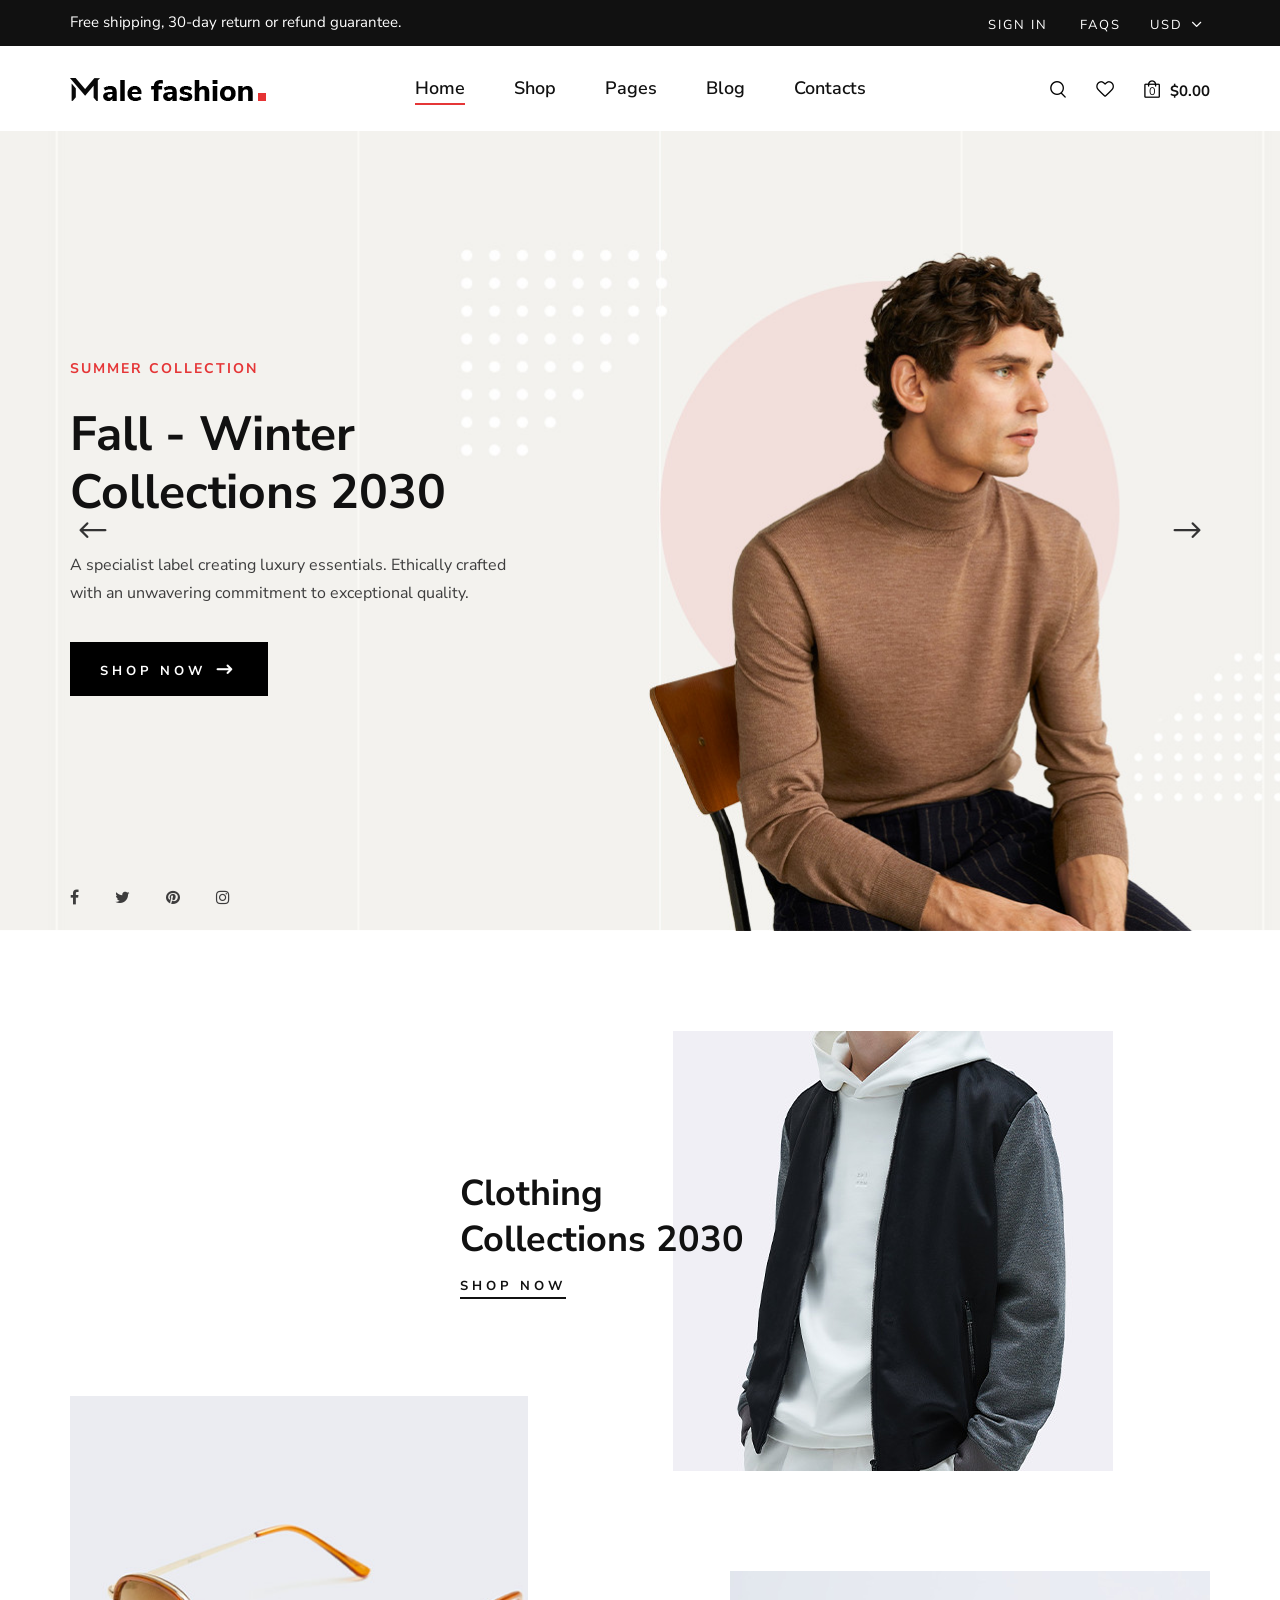
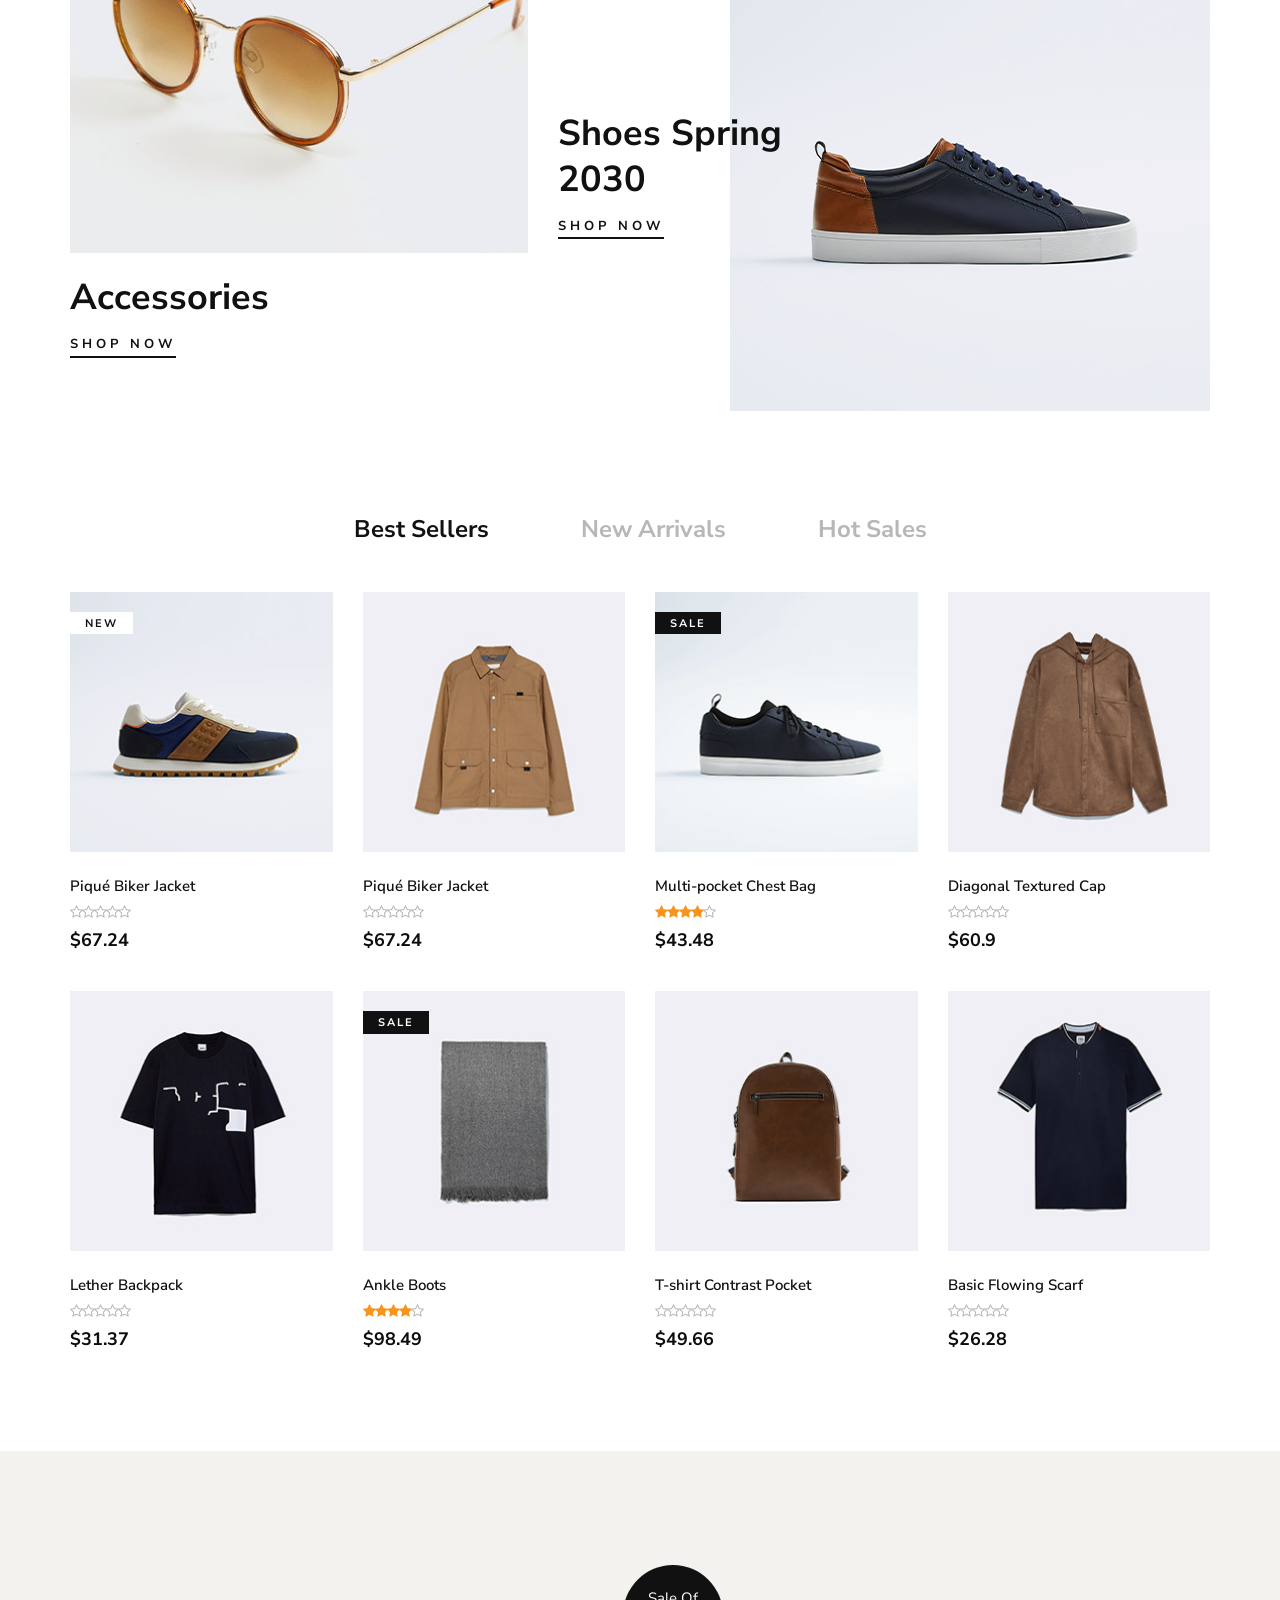
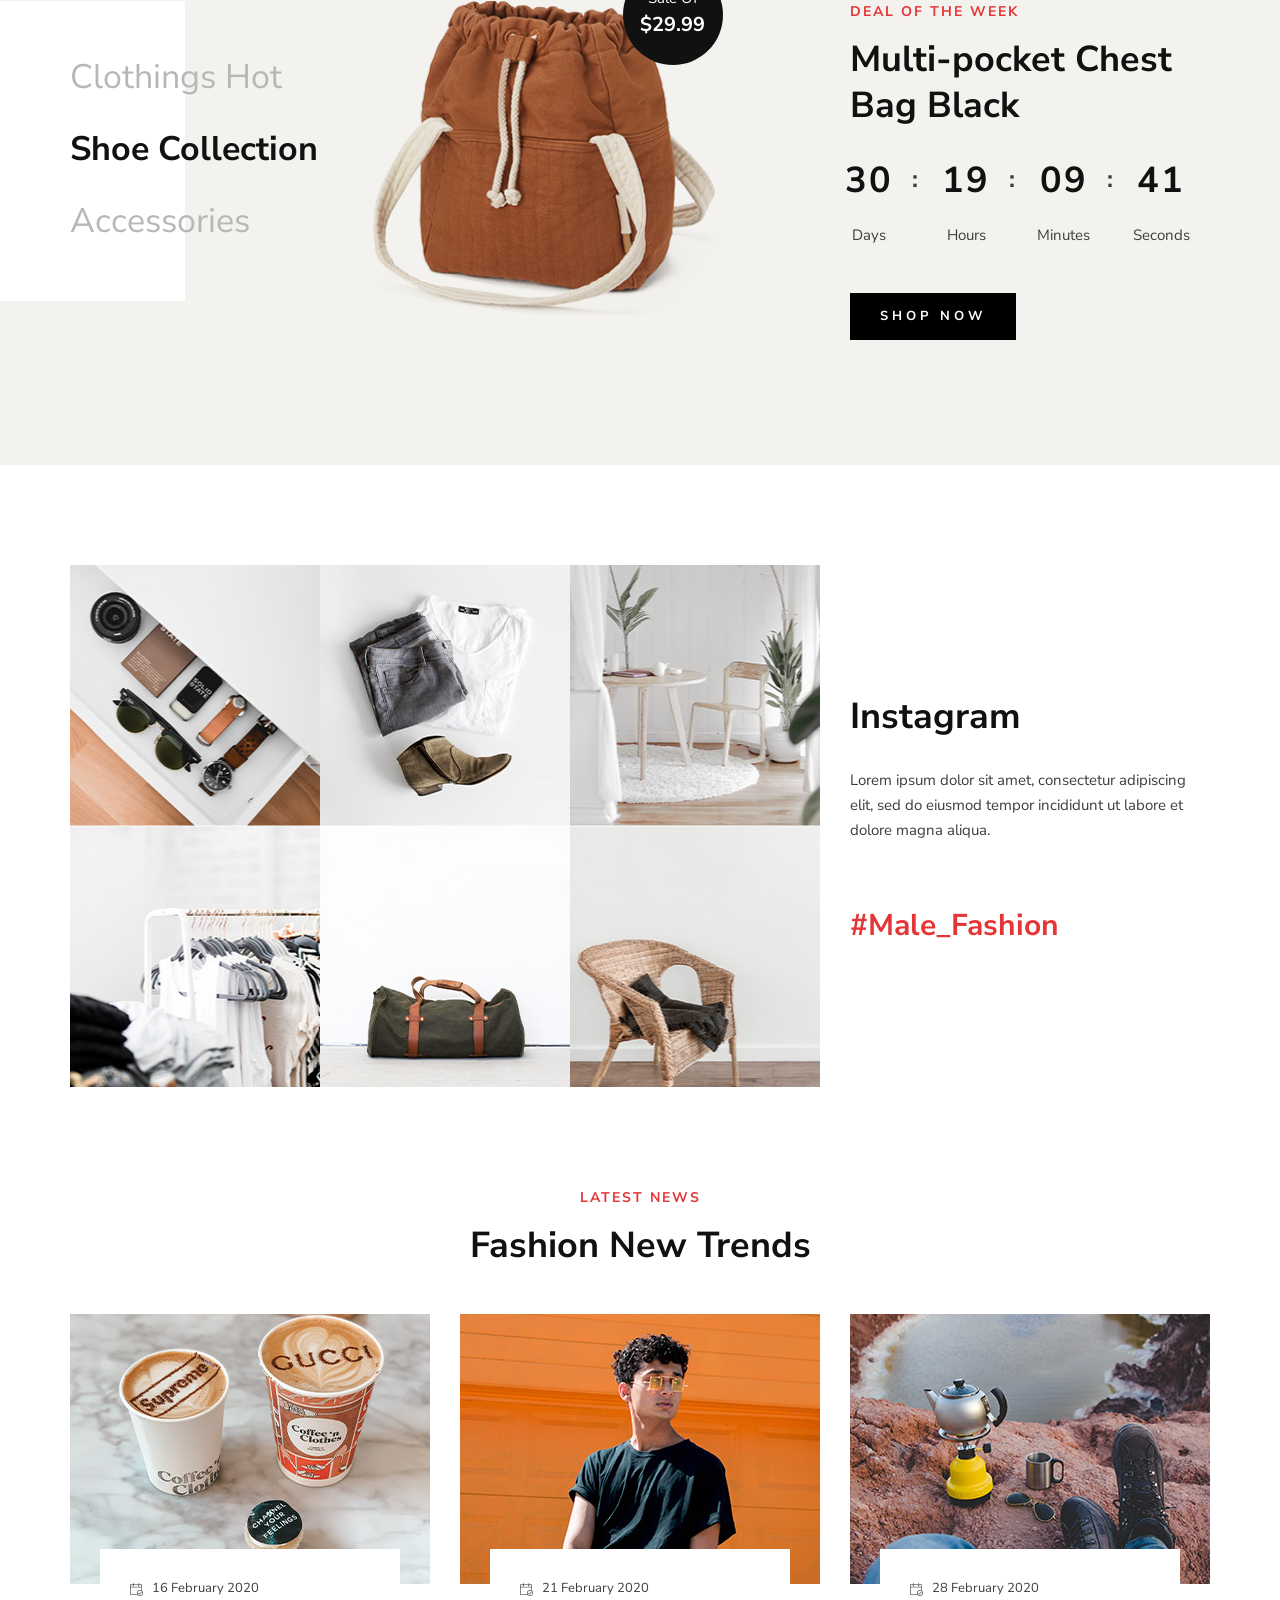
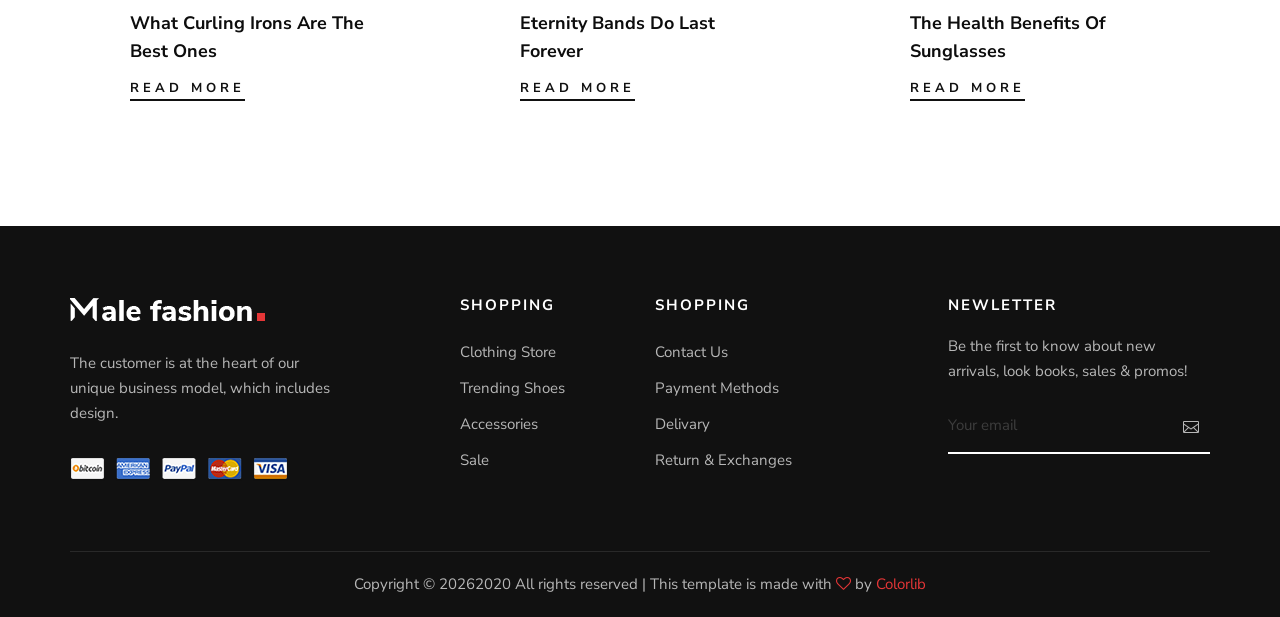
==== index.html @ 46cfbef1 "first commit" ====
<!DOCTYPE html>
<html lang="zxx">

<head>
    <meta charset="UTF-8">
    <meta name="description" content="Male_Fashion Template">
    <meta name="keywords" content="Male_Fashion, unica, creative, html">
    <meta name="viewport" content="width=device-width, initial-scale=1.0">
    <meta http-equiv="X-UA-Compatible" content="ie=edge">
    <title>Male-Fashion | Template</title>

    <!-- Google Font -->
    <link href="https://fonts.googleapis.com/css2?family=Nunito+Sans:wght@300;400;600;700;800;900&display=swap"
    rel="stylesheet">

    <!-- Css Styles -->
    <link rel="stylesheet" href="css/bootstrap.min.css" type="text/css">
    <link rel="stylesheet" href="css/font-awesome.min.css" type="text/css">
    <link rel="stylesheet" href="css/elegant-icons.css" type="text/css">
    <link rel="stylesheet" href="css/magnific-popup.css" type="text/css">
    <link rel="stylesheet" href="css/nice-select.css" type="text/css">
    <link rel="stylesheet" href="css/owl.carousel.min.css" type="text/css">
    <link rel="stylesheet" href="css/slicknav.min.css" type="text/css">
    <link rel="stylesheet" href="css/style.css" type="text/css">
</head>

<body>
    <!-- Page Preloder -->
    <div id="preloder">
        <div class="loader"></div>
    </div>

    <!-- Offcanvas Menu Begin -->
    <div class="offcanvas-menu-overlay"></div>
    <div class="offcanvas-menu-wrapper">
        <div class="offcanvas__option">
            <div class="offcanvas__links">
                <a href="#">Sign in</a>
                <a href="#">FAQs</a>
            </div>
            <div class="offcanvas__top__hover">
                <span>Usd <i class="arrow_carrot-down"></i></span>
                <ul>
                    <li>USD</li>
                    <li>EUR</li>
                    <li>USD</li>
                </ul>
            </div>
        </div>
        <div class="offcanvas__nav__option">
            <a href="#" class="search-switch"><img src="img/icon/search.png" alt=""></a>
            <a href="#"><img src="img/icon/heart.png" alt=""></a>
            <a href="#"><img src="img/icon/cart.png" alt=""> <span>0</span></a>
            <div class="price">$0.00</div>
        </div>
        <div id="mobile-menu-wrap"></div>
        <div class="offcanvas__text">
            <p>Free shipping, 30-day return or refund guarantee.</p>
        </div>
    </div>
    <!-- Offcanvas Menu End -->

    <!-- Header Section Begin -->
    <header class="header">
        <div class="header__top">
            <div class="container">
                <div class="row">
                    <div class="col-lg-6 col-md-7">
                        <div class="header__top__left">
                            <p>Free shipping, 30-day return or refund guarantee.</p>
                        </div>
                    </div>
                    <div class="col-lg-6 col-md-5">
                        <div class="header__top__right">
                            <div class="header__top__links">
                                <a href="#">Sign in</a>
                                <a href="#">FAQs</a>
                            </div>
                            <div class="header__top__hover">
                                <span>Usd <i class="arrow_carrot-down"></i></span>
                                <ul>
                                    <li>USD</li>
                                    <li>EUR</li>
                                    <li>USD</li>
                                </ul>
                            </div>
                        </div>
                    </div>
                </div>
            </div>
        </div>
        <div class="container">
            <div class="row">
                <div class="col-lg-3 col-md-3">
                    <div class="header__logo">
                        <a href="./index.html"><img src="img/logo.png" alt=""></a>
                    </div>
                </div>
                <div class="col-lg-6 col-md-6">
                    <nav class="header__menu mobile-menu">
                        <ul>
                            <li class="active"><a href="./index.html">Home</a></li>
                            <li><a href="./shop.html">Shop</a></li>
                            <li><a href="#">Pages</a>
                                <ul class="dropdown">
                                    <li><a href="./about.html">About Us</a></li>
                                    <li><a href="./shop-details.html">Shop Details</a></li>
                                    <li><a href="./shopping-cart.html">Shopping Cart</a></li>
                                    <li><a href="./checkout.html">Check Out</a></li>
                                    <li><a href="./blog-details.html">Blog Details</a></li>
                                </ul>
                            </li>
                            <li><a href="./blog.html">Blog</a></li>
                            <li><a href="./contact.html">Contacts</a></li>
                        </ul>
                    </nav>
                </div>
                <div class="col-lg-3 col-md-3">
                    <div class="header__nav__option">
                        <a href="#" class="search-switch"><img src="img/icon/search.png" alt=""></a>
                        <a href="#"><img src="img/icon/heart.png" alt=""></a>
                        <a href="#"><img src="img/icon/cart.png" alt=""> <span>0</span></a>
                        <div class="price">$0.00</div>
                    </div>
                </div>
            </div>
            <div class="canvas__open"><i class="fa fa-bars"></i></div>
        </div>
    </header>
    <!-- Header Section End -->

    <!-- Hero Section Begin -->
    <section class="hero">
        <div class="hero__slider owl-carousel">
            <div class="hero__items set-bg" data-setbg="img/hero/hero-1.jpg">
                <div class="container">
                    <div class="row">
                        <div class="col-xl-5 col-lg-7 col-md-8">
                            <div class="hero__text">
                                <h6>Summer Collection</h6>
                                <h2>Fall - Winter Collections 2030</h2>
                                <p>A specialist label creating luxury essentials. Ethically crafted with an unwavering
                                commitment to exceptional quality.</p>
                                <a href="#" class="primary-btn">Shop now <span class="arrow_right"></span></a>
                                <div class="hero__social">
                                    <a href="#"><i class="fa fa-facebook"></i></a>
                                    <a href="#"><i class="fa fa-twitter"></i></a>
                                    <a href="#"><i class="fa fa-pinterest"></i></a>
                                    <a href="#"><i class="fa fa-instagram"></i></a>
                                </div>
                            </div>
                        </div>
                    </div>
                </div>
            </div>
            <div class="hero__items set-bg" data-setbg="img/hero/hero-2.jpg">
                <div class="container">
                    <div class="row">
                        <div class="col-xl-5 col-lg-7 col-md-8">
                            <div class="hero__text">
                                <h6>Summer Collection</h6>
                                <h2>Fall - Winter Collections 2030</h2>
                                <p>A specialist label creating luxury essentials. Ethically crafted with an unwavering
                                commitment to exceptional quality.</p>
                                <a href="#" class="primary-btn">Shop now <span class="arrow_right"></span></a>
                                <div class="hero__social">
                                    <a href="#"><i class="fa fa-facebook"></i></a>
                                    <a href="#"><i class="fa fa-twitter"></i></a>
                                    <a href="#"><i class="fa fa-pinterest"></i></a>
                                    <a href="#"><i class="fa fa-instagram"></i></a>
                                </div>
                            </div>
                        </div>
                    </div>
                </div>
            </div>
        </div>
    </section>
    <!-- Hero Section End -->

    <!-- Banner Section Begin -->
    <section class="banner spad">
        <div class="container">
            <div class="row">
                <div class="col-lg-7 offset-lg-4">
                    <div class="banner__item">
                        <div class="banner__item__pic">
                            <img src="img/banner/banner-1.jpg" alt="">
                        </div>
                        <div class="banner__item__text">
                            <h2>Clothing Collections 2030</h2>
                            <a href="#">Shop now</a>
                        </div>
                    </div>
                </div>
                <div class="col-lg-5">
                    <div class="banner__item banner__item--middle">
                        <div class="banner__item__pic">
                            <img src="img/banner/banner-2.jpg" alt="">
                        </div>
                        <div class="banner__item__text">
                            <h2>Accessories</h2>
                            <a href="#">Shop now</a>
                        </div>
                    </div>
                </div>
                <div class="col-lg-7">
                    <div class="banner__item banner__item--last">
                        <div class="banner__item__pic">
                            <img src="img/banner/banner-3.jpg" alt="">
                        </div>
                        <div class="banner__item__text">
                            <h2>Shoes Spring 2030</h2>
                            <a href="#">Shop now</a>
                        </div>
                    </div>
                </div>
            </div>
        </div>
    </section>
    <!-- Banner Section End -->

    <!-- Product Section Begin -->
    <section class="product spad">
        <div class="container">
            <div class="row">
                <div class="col-lg-12">
                    <ul class="filter__controls">
                        <li class="active" data-filter="*">Best Sellers</li>
                        <li data-filter=".new-arrivals">New Arrivals</li>
                        <li data-filter=".hot-sales">Hot Sales</li>
                    </ul>
                </div>
            </div>
            <div class="row product__filter">
                <div class="col-lg-3 col-md-6 col-sm-6 col-md-6 col-sm-6 mix new-arrivals">
                    <div class="product__item">
                        <div class="product__item__pic set-bg" data-setbg="img/product/product-1.jpg">
                            <span class="label">New</span>
                            <ul class="product__hover">
                                <li><a href="#"><img src="img/icon/heart.png" alt=""></a></li>
                                <li><a href="#"><img src="img/icon/compare.png" alt=""> <span>Compare</span></a></li>
                                <li><a href="#"><img src="img/icon/search.png" alt=""></a></li>
                            </ul>
                        </div>
                        <div class="product__item__text">
                            <h6>Piqué Biker Jacket</h6>
                            <a href="#" class="add-cart">+ Add To Cart</a>
                            <div class="rating">
                                <i class="fa fa-star-o"></i>
                                <i class="fa fa-star-o"></i>
                                <i class="fa fa-star-o"></i>
                                <i class="fa fa-star-o"></i>
                                <i class="fa fa-star-o"></i>
                            </div>
                            <h5>$67.24</h5>
                            <div class="product__color__select">
                                <label for="pc-1">
                                    <input type="radio" id="pc-1">
                                </label>
                                <label class="active black" for="pc-2">
                                    <input type="radio" id="pc-2">
                                </label>
                                <label class="grey" for="pc-3">
                                    <input type="radio" id="pc-3">
                                </label>
                            </div>
                        </div>
                    </div>
                </div>
                <div class="col-lg-3 col-md-6 col-sm-6 col-md-6 col-sm-6 mix hot-sales">
                    <div class="product__item">
                        <div class="product__item__pic set-bg" data-setbg="img/product/product-2.jpg">
                            <ul class="product__hover">
                                <li><a href="#"><img src="img/icon/heart.png" alt=""></a></li>
                                <li><a href="#"><img src="img/icon/compare.png" alt=""> <span>Compare</span></a></li>
                                <li><a href="#"><img src="img/icon/search.png" alt=""></a></li>
                            </ul>
                        </div>
                        <div class="product__item__text">
                            <h6>Piqué Biker Jacket</h6>
                            <a href="#" class="add-cart">+ Add To Cart</a>
                            <div class="rating">
                                <i class="fa fa-star-o"></i>
                                <i class="fa fa-star-o"></i>
                                <i class="fa fa-star-o"></i>
                                <i class="fa fa-star-o"></i>
                                <i class="fa fa-star-o"></i>
                            </div>
                            <h5>$67.24</h5>
                            <div class="product__color__select">
                                <label for="pc-4">
                                    <input type="radio" id="pc-4">
                                </label>
                                <label class="active black" for="pc-5">
                                    <input type="radio" id="pc-5">
                                </label>
                                <label class="grey" for="pc-6">
                                    <input type="radio" id="pc-6">
                                </label>
                            </div>
                        </div>
                    </div>
                </div>
                <div class="col-lg-3 col-md-6 col-sm-6 col-md-6 col-sm-6 mix new-arrivals">
                    <div class="product__item sale">
                        <div class="product__item__pic set-bg" data-setbg="img/product/product-3.jpg">
                            <span class="label">Sale</span>
                            <ul class="product__hover">
                                <li><a href="#"><img src="img/icon/heart.png" alt=""></a></li>
                                <li><a href="#"><img src="img/icon/compare.png" alt=""> <span>Compare</span></a></li>
                                <li><a href="#"><img src="img/icon/search.png" alt=""></a></li>
                            </ul>
                        </div>
                        <div class="product__item__text">
                            <h6>Multi-pocket Chest Bag</h6>
                            <a href="#" class="add-cart">+ Add To Cart</a>
                            <div class="rating">
                                <i class="fa fa-star"></i>
                                <i class="fa fa-star"></i>
                                <i class="fa fa-star"></i>
                                <i class="fa fa-star"></i>
                                <i class="fa fa-star-o"></i>
                            </div>
                            <h5>$43.48</h5>
                            <div class="product__color__select">
                                <label for="pc-7">
                                    <input type="radio" id="pc-7">
                                </label>
                                <label class="active black" for="pc-8">
                                    <input type="radio" id="pc-8">
                                </label>
                                <label class="grey" for="pc-9">
                                    <input type="radio" id="pc-9">
                                </label>
                            </div>
                        </div>
                    </div>
                </div>
                <div class="col-lg-3 col-md-6 col-sm-6 col-md-6 col-sm-6 mix hot-sales">
                    <div class="product__item">
                        <div class="product__item__pic set-bg" data-setbg="img/product/product-4.jpg">
                            <ul class="product__hover">
                                <li><a href="#"><img src="img/icon/heart.png" alt=""></a></li>
                                <li><a href="#"><img src="img/icon/compare.png" alt=""> <span>Compare</span></a></li>
                                <li><a href="#"><img src="img/icon/search.png" alt=""></a></li>
                            </ul>
                        </div>
                        <div class="product__item__text">
                            <h6>Diagonal Textured Cap</h6>
                            <a href="#" class="add-cart">+ Add To Cart</a>
                            <div class="rating">
                                <i class="fa fa-star-o"></i>
                                <i class="fa fa-star-o"></i>
                                <i class="fa fa-star-o"></i>
                                <i class="fa fa-star-o"></i>
                                <i class="fa fa-star-o"></i>
                            </div>
                            <h5>$60.9</h5>
                            <div class="product__color__select">
                                <label for="pc-10">
                                    <input type="radio" id="pc-10">
                                </label>
                                <label class="active black" for="pc-11">
                                    <input type="radio" id="pc-11">
                                </label>
                                <label class="grey" for="pc-12">
                                    <input type="radio" id="pc-12">
                                </label>
                            </div>
                        </div>
                    </div>
                </div>
                <div class="col-lg-3 col-md-6 col-sm-6 col-md-6 col-sm-6 mix new-arrivals">
                    <div class="product__item">
                        <div class="product__item__pic set-bg" data-setbg="img/product/product-5.jpg">
                            <ul class="product__hover">
                                <li><a href="#"><img src="img/icon/heart.png" alt=""></a></li>
                                <li><a href="#"><img src="img/icon/compare.png" alt=""> <span>Compare</span></a></li>
                                <li><a href="#"><img src="img/icon/search.png" alt=""></a></li>
                            </ul>
                        </div>
                        <div class="product__item__text">
                            <h6>Lether Backpack</h6>
                            <a href="#" class="add-cart">+ Add To Cart</a>
                            <div class="rating">
                                <i class="fa fa-star-o"></i>
                                <i class="fa fa-star-o"></i>
                                <i class="fa fa-star-o"></i>
                                <i class="fa fa-star-o"></i>
                                <i class="fa fa-star-o"></i>
                            </div>
                            <h5>$31.37</h5>
                            <div class="product__color__select">
                                <label for="pc-13">
                                    <input type="radio" id="pc-13">
                                </label>
                                <label class="active black" for="pc-14">
                                    <input type="radio" id="pc-14">
                                </label>
                                <label class="grey" for="pc-15">
                                    <input type="radio" id="pc-15">
                                </label>
                            </div>
                        </div>
                    </div>
                </div>
                <div class="col-lg-3 col-md-6 col-sm-6 col-md-6 col-sm-6 mix hot-sales">
                    <div class="product__item sale">
                        <div class="product__item__pic set-bg" data-setbg="img/product/product-6.jpg">
                            <span class="label">Sale</span>
                            <ul class="product__hover">
                                <li><a href="#"><img src="img/icon/heart.png" alt=""></a></li>
                                <li><a href="#"><img src="img/icon/compare.png" alt=""> <span>Compare</span></a></li>
                                <li><a href="#"><img src="img/icon/search.png" alt=""></a></li>
                            </ul>
                        </div>
                        <div class="product__item__text">
                            <h6>Ankle Boots</h6>
                            <a href="#" class="add-cart">+ Add To Cart</a>
                            <div class="rating">
                                <i class="fa fa-star"></i>
                                <i class="fa fa-star"></i>
                                <i class="fa fa-star"></i>
                                <i class="fa fa-star"></i>
                                <i class="fa fa-star-o"></i>
                            </div>
                            <h5>$98.49</h5>
                            <div class="product__color__select">
                                <label for="pc-16">
                                    <input type="radio" id="pc-16">
                                </label>
                                <label class="active black" for="pc-17">
                                    <input type="radio" id="pc-17">
                                </label>
                                <label class="grey" for="pc-18">
                                    <input type="radio" id="pc-18">
                                </label>
                            </div>
                        </div>
                    </div>
                </div>
                <div class="col-lg-3 col-md-6 col-sm-6 col-md-6 col-sm-6 mix new-arrivals">
                    <div class="product__item">
                        <div class="product__item__pic set-bg" data-setbg="img/product/product-7.jpg">
                            <ul class="product__hover">
                                <li><a href="#"><img src="img/icon/heart.png" alt=""></a></li>
                                <li><a href="#"><img src="img/icon/compare.png" alt=""> <span>Compare</span></a></li>
                                <li><a href="#"><img src="img/icon/search.png" alt=""></a></li>
                            </ul>
                        </div>
                        <div class="product__item__text">
                            <h6>T-shirt Contrast Pocket</h6>
                            <a href="#" class="add-cart">+ Add To Cart</a>
                            <div class="rating">
                                <i class="fa fa-star-o"></i>
                                <i class="fa fa-star-o"></i>
                                <i class="fa fa-star-o"></i>
                                <i class="fa fa-star-o"></i>
                                <i class="fa fa-star-o"></i>
                            </div>
                            <h5>$49.66</h5>
                            <div class="product__color__select">
                                <label for="pc-19">
                                    <input type="radio" id="pc-19">
                                </label>
                                <label class="active black" for="pc-20">
                                    <input type="radio" id="pc-20">
                                </label>
                                <label class="grey" for="pc-21">
                                    <input type="radio" id="pc-21">
                                </label>
                            </div>
                        </div>
                    </div>
                </div>
                <div class="col-lg-3 col-md-6 col-sm-6 col-md-6 col-sm-6 mix hot-sales">
                    <div class="product__item">
                        <div class="product__item__pic set-bg" data-setbg="img/product/product-8.jpg">
                            <ul class="product__hover">
                                <li><a href="#"><img src="img/icon/heart.png" alt=""></a></li>
                                <li><a href="#"><img src="img/icon/compare.png" alt=""> <span>Compare</span></a></li>
                                <li><a href="#"><img src="img/icon/search.png" alt=""></a></li>
                            </ul>
                        </div>
                        <div class="product__item__text">
                            <h6>Basic Flowing Scarf</h6>
                            <a href="#" class="add-cart">+ Add To Cart</a>
                            <div class="rating">
                                <i class="fa fa-star-o"></i>
                                <i class="fa fa-star-o"></i>
                                <i class="fa fa-star-o"></i>
                                <i class="fa fa-star-o"></i>
                                <i class="fa fa-star-o"></i>
                            </div>
                            <h5>$26.28</h5>
                            <div class="product__color__select">
                                <label for="pc-22">
                                    <input type="radio" id="pc-22">
                                </label>
                                <label class="active black" for="pc-23">
                                    <input type="radio" id="pc-23">
                                </label>
                                <label class="grey" for="pc-24">
                                    <input type="radio" id="pc-24">
                                </label>
                            </div>
                        </div>
                    </div>
                </div>
            </div>
        </div>
    </section>
    <!-- Product Section End -->

    <!-- Categories Section Begin -->
    <section class="categories spad">
        <div class="container">
            <div class="row">
                <div class="col-lg-3">
                    <div class="categories__text">
                        <h2>Clothings Hot <br /> <span>Shoe Collection</span> <br /> Accessories</h2>
                    </div>
                </div>
                <div class="col-lg-4">
                    <div class="categories__hot__deal">
                        <img src="img/product-sale.png" alt="">
                        <div class="hot__deal__sticker">
                            <span>Sale Of</span>
                            <h5>$29.99</h5>
                        </div>
                    </div>
                </div>
                <div class="col-lg-4 offset-lg-1">
                    <div class="categories__deal__countdown">
                        <span>Deal Of The Week</span>
                        <h2>Multi-pocket Chest Bag Black</h2>
                        <div class="categories__deal__countdown__timer" id="countdown">
                            <div class="cd-item">
                                <span>3</span>
                                <p>Days</p>
                            </div>
                            <div class="cd-item">
                                <span>1</span>
                                <p>Hours</p>
                            </div>
                            <div class="cd-item">
                                <span>50</span>
                                <p>Minutes</p>
                            </div>
                            <div class="cd-item">
                                <span>18</span>
                                <p>Seconds</p>
                            </div>
                        </div>
                        <a href="#" class="primary-btn">Shop now</a>
                    </div>
                </div>
            </div>
        </div>
    </section>
    <!-- Categories Section End -->

    <!-- Instagram Section Begin -->
    <section class="instagram spad">
        <div class="container">
            <div class="row">
                <div class="col-lg-8">
                    <div class="instagram__pic">
                        <div class="instagram__pic__item set-bg" data-setbg="img/instagram/instagram-1.jpg"></div>
                        <div class="instagram__pic__item set-bg" data-setbg="img/instagram/instagram-2.jpg"></div>
                        <div class="instagram__pic__item set-bg" data-setbg="img/instagram/instagram-3.jpg"></div>
                        <div class="instagram__pic__item set-bg" data-setbg="img/instagram/instagram-4.jpg"></div>
                        <div class="instagram__pic__item set-bg" data-setbg="img/instagram/instagram-5.jpg"></div>
                        <div class="instagram__pic__item set-bg" data-setbg="img/instagram/instagram-6.jpg"></div>
                    </div>
                </div>
                <div class="col-lg-4">
                    <div class="instagram__text">
                        <h2>Instagram</h2>
                        <p>Lorem ipsum dolor sit amet, consectetur adipiscing elit, sed do eiusmod tempor incididunt ut
                        labore et dolore magna aliqua.</p>
                        <h3>#Male_Fashion</h3>
                    </div>
                </div>
            </div>
        </div>
    </section>
    <!-- Instagram Section End -->

    <!-- Latest Blog Section Begin -->
    <section class="latest spad">
        <div class="container">
            <div class="row">
                <div class="col-lg-12">
                    <div class="section-title">
                        <span>Latest News</span>
                        <h2>Fashion New Trends</h2>
                    </div>
                </div>
            </div>
            <div class="row">
                <div class="col-lg-4 col-md-6 col-sm-6">
                    <div class="blog__item">
                        <div class="blog__item__pic set-bg" data-setbg="img/blog/blog-1.jpg"></div>
                        <div class="blog__item__text">
                            <span><img src="img/icon/calendar.png" alt=""> 16 February 2020</span>
                            <h5>What Curling Irons Are The Best Ones</h5>
                            <a href="#">Read More</a>
                        </div>
                    </div>
                </div>
                <div class="col-lg-4 col-md-6 col-sm-6">
                    <div class="blog__item">
                        <div class="blog__item__pic set-bg" data-setbg="img/blog/blog-2.jpg"></div>
                        <div class="blog__item__text">
                            <span><img src="img/icon/calendar.png" alt=""> 21 February 2020</span>
                            <h5>Eternity Bands Do Last Forever</h5>
                            <a href="#">Read More</a>
                        </div>
                    </div>
                </div>
                <div class="col-lg-4 col-md-6 col-sm-6">
                    <div class="blog__item">
                        <div class="blog__item__pic set-bg" data-setbg="img/blog/blog-3.jpg"></div>
                        <div class="blog__item__text">
                            <span><img src="img/icon/calendar.png" alt=""> 28 February 2020</span>
                            <h5>The Health Benefits Of Sunglasses</h5>
                            <a href="#">Read More</a>
                        </div>
                    </div>
                </div>
            </div>
        </div>
    </section>
    <!-- Latest Blog Section End -->

    <!-- Footer Section Begin -->
    <footer class="footer">
        <div class="container">
            <div class="row">
                <div class="col-lg-3 col-md-6 col-sm-6">
                    <div class="footer__about">
                        <div class="footer__logo">
                            <a href="#"><img src="img/footer-logo.png" alt=""></a>
                        </div>
                        <p>The customer is at the heart of our unique business model, which includes design.</p>
                        <a href="#"><img src="img/payment.png" alt=""></a>
                    </div>
                </div>
                <div class="col-lg-2 offset-lg-1 col-md-3 col-sm-6">
                    <div class="footer__widget">
                        <h6>Shopping</h6>
                        <ul>
                            <li><a href="#">Clothing Store</a></li>
                            <li><a href="#">Trending Shoes</a></li>
                            <li><a href="#">Accessories</a></li>
                            <li><a href="#">Sale</a></li>
                        </ul>
                    </div>
                </div>
                <div class="col-lg-2 col-md-3 col-sm-6">
                    <div class="footer__widget">
                        <h6>Shopping</h6>
                        <ul>
                            <li><a href="#">Contact Us</a></li>
                            <li><a href="#">Payment Methods</a></li>
                            <li><a href="#">Delivary</a></li>
                            <li><a href="#">Return & Exchanges</a></li>
                        </ul>
                    </div>
                </div>
                <div class="col-lg-3 offset-lg-1 col-md-6 col-sm-6">
                    <div class="footer__widget">
                        <h6>NewLetter</h6>
                        <div class="footer__newslatter">
                            <p>Be the first to know about new arrivals, look books, sales & promos!</p>
                            <form action="#">
                                <input type="text" placeholder="Your email">
                                <button type="submit"><span class="icon_mail_alt"></span></button>
                            </form>
                        </div>
                    </div>
                </div>
            </div>
            <div class="row">
                <div class="col-lg-12 text-center">
                    <div class="footer__copyright__text">
                        <!-- Link back to Colorlib can't be removed. Template is licensed under CC BY 3.0. -->
                        <p>Copyright ©
                            <script>
                                document.write(new Date().getFullYear());
                            </script>2020
                            All rights reserved | This template is made with <i class="fa fa-heart-o"
                            aria-hidden="true"></i> by <a href="https://colorlib.com" target="_blank">Colorlib</a>
                        </p>
                        <!-- Link back to Colorlib can't be removed. Template is licensed under CC BY 3.0. -->
                    </div>
                </div>
            </div>
        </div>
    </footer>
    <!-- Footer Section End -->

    <!-- Search Begin -->
    <div class="search-model">
        <div class="h-100 d-flex align-items-center justify-content-center">
            <div class="search-close-switch">+</div>
            <form class="search-model-form">
                <input type="text" id="search-input" placeholder="Search here.....">
            </form>
        </div>
    </div>
    <!-- Search End -->

    <!-- Js Plugins -->
    <script src="js/jquery-3.3.1.min.js"></script>
    <script src="js/bootstrap.min.js"></script>
    <script src="js/jquery.nice-select.min.js"></script>
    <script src="js/jquery.nicescroll.min.js"></script>
    <script src="js/jquery.magnific-popup.min.js"></script>
    <script src="js/jquery.countdown.min.js"></script>
    <script src="js/jquery.slicknav.js"></script>
    <script src="js/mixitup.min.js"></script>
    <script src="js/owl.carousel.min.js"></script>
    <script src="js/main.js"></script>
</body>

</html>
---- css/elegant-icons.css ----
@font-face {
	font-family: 'ElegantIcons';
	src:url('../fonts/ElegantIcons.eot');
	src:url('../fonts/ElegantIcons.eot?#iefix') format('embedded-opentype'),
		url('../fonts/ElegantIcons.woff') format('woff'),
		url('../fonts/ElegantIcons.ttf') format('truetype'),
		url('../fonts/ElegantIcons.svg#ElegantIcons') format('svg');
	font-weight: normal;
	font-style: normal;
}

/* Use the following CSS code if you want to use data attributes for inserting your icons */
[data-icon]:before {
	font-family: 'ElegantIcons';
	content: attr(data-icon);
	speak: none;
	font-weight: normal;
	font-variant: normal;
	text-transform: none;
	line-height: 1;
	-webkit-font-smoothing: antialiased;
	-moz-osx-font-smoothing: grayscale;
}

/* Use the following CSS code if you want to have a class per icon */
/*
Instead of a list of all class selectors,
you can use the generic selector below, but it's slower:
[class*="your-class-prefix"] {
*/
.arrow_up, .arrow_down, .arrow_left, .arrow_right, .arrow_left-up, .arrow_right-up, .arrow_right-down, .arrow_left-down, .arrow-up-down, .arrow_up-down_alt, .arrow_left-right_alt, .arrow_left-right, .arrow_expand_alt2, .arrow_expand_alt, .arrow_condense, .arrow_expand, .arrow_move, .arrow_carrot-up, .arrow_carrot-down, .arrow_carrot-left, .arrow_carrot-right, .arrow_carrot-2up, .arrow_carrot-2down, .arrow_carrot-2left, .arrow_carrot-2right, .arrow_carrot-up_alt2, .arrow_carrot-down_alt2, .arrow_carrot-left_alt2, .arrow_carrot-right_alt2, .arrow_carrot-2up_alt2, .arrow_carrot-2down_alt2, .arrow_carrot-2left_alt2, .arrow_carrot-2right_alt2, .arrow_triangle-up, .arrow_triangle-down, .arrow_triangle-left, .arrow_triangle-right, .arrow_triangle-up_alt2, .arrow_triangle-down_alt2, .arrow_triangle-left_alt2, .arrow_triangle-right_alt2, .arrow_back, .icon_minus-06, .icon_plus, .icon_close, .icon_check, .icon_minus_alt2, .icon_plus_alt2, .icon_close_alt2, .icon_check_alt2, .icon_zoom-out_alt, .icon_zoom-in_alt, .icon_search, .icon_box-empty, .icon_box-selected, .icon_minus-box, .icon_plus-box, .icon_box-checked, .icon_circle-empty, .icon_circle-slelected, .icon_stop_alt2, .icon_stop, .icon_pause_alt2, .icon_pause, .icon_menu, .icon_menu-square_alt2, .icon_menu-circle_alt2, .icon_ul, .icon_ol, .icon_adjust-horiz, .icon_adjust-vert, .icon_document_alt, .icon_documents_alt, .icon_pencil, .icon_pencil-edit_alt, .icon_pencil-edit, .icon_folder-alt, .icon_folder-open_alt, .icon_folder-add_alt, .icon_info_alt, .icon_error-oct_alt, .icon_error-circle_alt, .icon_error-triangle_alt, .icon_question_alt2, .icon_question, .icon_comment_alt, .icon_chat_alt, .icon_vol-mute_alt, .icon_volume-low_alt, .icon_volume-high_alt, .icon_quotations, .icon_quotations_alt2, .icon_clock_alt, .icon_lock_alt, .icon_lock-open_alt, .icon_key_alt, .icon_cloud_alt, .icon_cloud-upload_alt, .icon_cloud-download_alt, .icon_image, .icon_images, .icon_lightbulb_alt, .icon_gift_alt, .icon_house_alt, .icon_genius, .icon_mobile, .icon_tablet, .icon_laptop, .icon_desktop, .icon_camera_alt, .icon_mail_alt, .icon_cone_alt, .icon_ribbon_alt, .icon_bag_alt, .icon_creditcard, .icon_cart_alt, .icon_paperclip, .icon_tag_alt, .icon_tags_alt, .icon_trash_alt, .icon_cursor_alt, .icon_mic_alt, .icon_compass_alt, .icon_pin_alt, .icon_pushpin_alt, .icon_map_alt, .icon_drawer_alt, .icon_toolbox_alt, .icon_book_alt, .icon_calendar, .icon_film, .icon_table, .icon_contacts_alt, .icon_headphones, .icon_lifesaver, .icon_piechart, .icon_refresh, .icon_link_alt, .icon_link, .icon_loading, .icon_blocked, .icon_archive_alt, .icon_heart_alt, .icon_star_alt, .icon_star-half_alt, .icon_star, .icon_star-half, .icon_tools, .icon_tool, .icon_cog, .icon_cogs, .arrow_up_alt, .arrow_down_alt, .arrow_left_alt, .arrow_right_alt, .arrow_left-up_alt, .arrow_right-up_alt, .arrow_right-down_alt, .arrow_left-down_alt, .arrow_condense_alt, .arrow_expand_alt3, .arrow_carrot_up_alt, .arrow_carrot-down_alt, .arrow_carrot-left_alt, .arrow_carrot-right_alt, .arrow_carrot-2up_alt, .arrow_carrot-2dwnn_alt, .arrow_carrot-2left_alt, .arrow_carrot-2right_alt, .arrow_triangle-up_alt, .arrow_triangle-down_alt, .arrow_triangle-left_alt, .arrow_triangle-right_alt, .icon_minus_alt, .icon_plus_alt, .icon_close_alt, .icon_check_alt, .icon_zoom-out, .icon_zoom-in, .icon_stop_alt, .icon_menu-square_alt, .icon_menu-circle_alt, .icon_document, .icon_documents, .icon_pencil_alt, .icon_folder, .icon_folder-open, .icon_folder-add, .icon_folder_upload, .icon_folder_download, .icon_info, .icon_error-circle, .icon_error-oct, .icon_error-triangle, .icon_question_alt, .icon_comment, .icon_chat, .icon_vol-mute, .icon_volume-low, .icon_volume-high, .icon_quotations_alt, .icon_clock, .icon_lock, .icon_lock-open, .icon_key, .icon_cloud, .icon_cloud-upload, .icon_cloud-download, .icon_lightbulb, .icon_gift, .icon_house, .icon_camera, .icon_mail, .icon_cone, .icon_ribbon, .icon_bag, .icon_cart, .icon_tag, .icon_tags, .icon_trash, .icon_cursor, .icon_mic, .icon_compass, .icon_pin, .icon_pushpin, .icon_map, .icon_drawer, .icon_toolbox, .icon_book, .icon_contacts, .icon_archive, .icon_heart, .icon_profile, .icon_group, .icon_grid-2x2, .icon_grid-3x3, .icon_music, .icon_pause_alt, .icon_phone, .icon_upload, .icon_download, .social_facebook, .social_twitter, .social_pinterest, .social_googleplus, .social_tumblr, .social_tumbleupon, .social_wordpress, .social_instagram, .social_dribbble, .social_vimeo, .social_linkedin, .social_rss, .social_deviantart, .social_share, .social_myspace, .social_skype, .social_youtube, .social_picassa, .social_googledrive, .social_flickr, .social_blogger, .social_spotify, .social_delicious, .social_facebook_circle, .social_twitter_circle, .social_pinterest_circle, .social_googleplus_circle, .social_tumblr_circle, .social_stumbleupon_circle, .social_wordpress_circle, .social_instagram_circle, .social_dribbble_circle, .social_vimeo_circle, .social_linkedin_circle, .social_rss_circle, .social_deviantart_circle, .social_share_circle, .social_myspace_circle, .social_skype_circle, .social_youtube_circle, .social_picassa_circle, .social_googledrive_alt2, .social_flickr_circle, .social_blogger_circle, .social_spotify_circle, .social_delicious_circle, .social_facebook_square, .social_twitter_square, .social_pinterest_square, .social_googleplus_square, .social_tumblr_square, .social_stumbleupon_square, .social_wordpress_square, .social_instagram_square, .social_dribbble_square, .social_vimeo_square, .social_linkedin_square, .social_rss_square, .social_deviantart_square, .social_share_square, .social_myspace_square, .social_skype_square, .social_youtube_square, .social_picassa_square, .social_googledrive_square, .social_flickr_square, .social_blogger_square, .social_spotify_square, .social_delicious_square, .icon_printer, .icon_calulator, .icon_building, .icon_floppy, .icon_drive, .icon_search-2, .icon_id, .icon_id-2, .icon_puzzle, .icon_like, .icon_dislike, .icon_mug, .icon_currency, .icon_wallet, .icon_pens, .icon_easel, .icon_flowchart, .icon_datareport, .icon_briefcase, .icon_shield, .icon_percent, .icon_globe, .icon_globe-2, .icon_target, .icon_hourglass, .icon_balance, .icon_rook, .icon_printer-alt, .icon_calculator_alt, .icon_building_alt, .icon_floppy_alt, .icon_drive_alt, .icon_search_alt, .icon_id_alt, .icon_id-2_alt, .icon_puzzle_alt, .icon_like_alt, .icon_dislike_alt, .icon_mug_alt, .icon_currency_alt, .icon_wallet_alt, .icon_pens_alt, .icon_easel_alt, .icon_flowchart_alt, .icon_datareport_alt, .icon_briefcase_alt, .icon_shield_alt, .icon_percent_alt, .icon_globe_alt, .icon_clipboard {
	font-family: 'ElegantIcons';
	speak: none;
	font-style: normal;
	font-weight: normal;
	font-variant: normal;
	text-transform: none;
	line-height: 1;
	-webkit-font-smoothing: antialiased;
}
.arrow_up:before {
	content: "\21";
}
.arrow_down:before {
	content: "\22";
}
.arrow_left:before {
	content: "\23";
}
.arrow_right:before {
	content: "\24";
}
.arrow_left-up:before {
	content: "\25";
}
.arrow_right-up:before {
	content: "\26";
}
.arrow_right-down:before {
	content: "\27";
}
.arrow_left-down:before {
	content: "\28";
}
.arrow-up-down:before {
	content: "\29";
}
.arrow_up-down_alt:before {
	content: "\2a";
}
.arrow_left-right_alt:before {
	content: "\2b";
}
.arrow_left-right:before {
	content: "\2c";
}
.arrow_expand_alt2:before {
	content: "\2d";
}
.arrow_expand_alt:before {
	content: "\2e";
}
.arrow_condense:before {
	content: "\2f";
}
.arrow_expand:before {
	content: "\30";
}
.arrow_move:before {
	content: "\31";
}
.arrow_carrot-up:before {
	content: "\32";
}
.arrow_carrot-down:before {
	content: "\33";
}
.arrow_carrot-left:before {
	content: "\34";
}
.arrow_carrot-right:before {
	content: "\35";
}
.arrow_carrot-2up:before {
	content: "\36";
}
.arrow_carrot-2down:before {
	content: "\37";
}
.arrow_carrot-2left:before {
	content: "\38";
}
.arrow_carrot-2right:before {
	content: "\39";
}
.arrow_carrot-up_alt2:before {
	content: "\3a";
}
.arrow_carrot-down_alt2:before {
	content: "\3b";
}
.arrow_carrot-left_alt2:before {
	content: "\3c";
}
.arrow_carrot-right_alt2:before {
	content: "\3d";
}
.arrow_carrot-2up_alt2:before {
	content: "\3e";
}
.arrow_carrot-2down_alt2:before {
	content: "\3f";
}
.arrow_carrot-2left_alt2:before {
	content: "\40";
}
.arrow_carrot-2right_alt2:before {
	content: "\41";
}
.arrow_triangle-up:before {
	content: "\42";
}
.arrow_triangle-down:before {
	content: "\43";
}
.arrow_triangle-left:before {
	content: "\44";
}
.arrow_triangle-right:before {
	content: "\45";
}
.arrow_triangle-up_alt2:before {
	content: "\46";
}
.arrow_triangle-down_alt2:before {
	content: "\47";
}
.arrow_triangle-left_alt2:before {
	content: "\48";
}
.arrow_triangle-right_alt2:before {
	content: "\49";
}
.arrow_back:before {
	content: "\4a";
}
.icon_minus-06:before {
	content: "\4b";
}
.icon_plus:before {
	content: "\4c";
}
.icon_close:before {
	content: "\4d";
}
.icon_check:before {
	content: "\4e";
}
.icon_minus_alt2:before {
	content: "\4f";
}
.icon_plus_alt2:before {
	content: "\50";
}
.icon_close_alt2:before {
	content: "\51";
}
.icon_check_alt2:before {
	content: "\52";
}
.icon_zoom-out_alt:before {
	content: "\53";
}
.icon_zoom-in_alt:before {
	content: "\54";
}
.icon_search:before {
	content: "\55";
}
.icon_box-empty:before {
	content: "\56";
}
.icon_box-selected:before {
	content: "\57";
}
.icon_minus-box:before {
	content: "\58";
}
.icon_plus-box:before {
	content: "\59";
}
.icon_box-checked:before {
	content: "\5a";
}
.icon_circle-empty:before {
	content: "\5b";
}
.icon_circle-slelected:before {
	content: "\5c";
}
.icon_stop_alt2:before {
	content: "\5d";
}
.icon_stop:before {
	content: "\5e";
}
.icon_pause_alt2:before {
	content: "\5f";
}
.icon_pause:before {
	content: "\60";
}
.icon_menu:before {
	content: "\61";
}
.icon_menu-square_alt2:before {
	content: "\62";
}
.icon_menu-circle_alt2:before {
	content: "\63";
}
.icon_ul:before {
	content: "\64";
}
.icon_ol:before {
	content: "\65";
}
.icon_adjust-horiz:before {
	content: "\66";
}
.icon_adjust-vert:before {
	content: "\67";
}
.icon_document_alt:before {
	content: "\68";
}
.icon_documents_alt:before {
	content: "\69";
}
.icon_pencil:before {
	content: "\6a";
}
.icon_pencil-edit_alt:before {
	content: "\6b";
}
.icon_pencil-edit:before {
	content: "\6c";
}
.icon_folder-alt:before {
	content: "\6d";
}
.icon_folder-open_alt:before {
	content: "\6e";
}
.icon_folder-add_alt:before {
	content: "\6f";
}
.icon_info_alt:before {
	content: "\70";
}
.icon_error-oct_alt:before {
	content: "\71";
}
.icon_error-circle_alt:before {
	content: "\72";
}
.icon_error-triangle_alt:before {
	content: "\73";
}
.icon_question_alt2:before {
	content: "\74";
}
.icon_question:before {
	content: "\75";
}
.icon_comment_alt:before {
	content: "\76";
}
.icon_chat_alt:before {
	content: "\77";
}
.icon_vol-mute_alt:before {
	content: "\78";
}
.icon_volume-low_alt:before {
	content: "\79";
}
.icon_volume-high_alt:before {
	content: "\7a";
}
.icon_quotations:before {
	content: "\7b";
}
.icon_quotations_alt2:before {
	content: "\7c";
}
.icon_clock_alt:before {
	content: "\7d";
}
.icon_lock_alt:before {
	content: "\7e";
}
.icon_lock-open_alt:before {
	content: "\e000";
}
.icon_key_alt:before {
	content: "\e001";
}
.icon_cloud_alt:before {
	content: "\e002";
}
.icon_cloud-upload_alt:before {
	content: "\e003";
}
.icon_cloud-download_alt:before {
	content: "\e004";
}
.icon_image:before {
	content: "\e005";
}
.icon_images:before {
	content: "\e006";
}
.icon_lightbulb_alt:before {
	content: "\e007";
}
.icon_gift_alt:before {
	content: "\e008";
}
.icon_house_alt:before {
	content: "\e009";
}
.icon_genius:before {
	content: "\e00a";
}
.icon_mobile:before {
	content: "\e00b";
}
.icon_tablet:before {
	content: "\e00c";
}
.icon_laptop:before {
	content: "\e00d";
}
.icon_desktop:before {
	content: "\e00e";
}
.icon_camera_alt:before {
	content: "\e00f";
}
.icon_mail_alt:before {
	content: "\e010";
}
.icon_cone_alt:before {
	content: "\e011";
}
.icon_ribbon_alt:before {
	content: "\e012";
}
.icon_bag_alt:before {
	content: "\e013";
}
.icon_creditcard:before {
	content: "\e014";
}
.icon_cart_alt:before {
	content: "\e015";
}
.icon_paperclip:before {
	content: "\e016";
}
.icon_tag_alt:before {
	content: "\e017";
}
.icon_tags_alt:before {
	content: "\e018";
}
.icon_trash_alt:before {
	content: "\e019";
}
.icon_cursor_alt:before {
	content: "\e01a";
}
.icon_mic_alt:before {
	content: "\e01b";
}
.icon_compass_alt:before {
	content: "\e01c";
}
.icon_pin_alt:before {
	content: "\e01d";
}
.icon_pushpin_alt:before {
	content: "\e01e";
}
.icon_map_alt:before {
	content: "\e01f";
}
.icon_drawer_alt:before {
	content: "\e020";
}
.icon_toolbox_alt:before {
	content: "\e021";
}
.icon_book_alt:before {
	content: "\e022";
}
.icon_calendar:before {
	content: "\e023";
}
.icon_film:before {
	content: "\e024";
}
.icon_table:before {
	content: "\e025";
}
.icon_contacts_alt:before {
	content: "\e026";
}
.icon_headphones:before {
	content: "\e027";
}
.icon_lifesaver:before {
	content: "\e028";
}
.icon_piechart:before {
	content: "\e029";
}
.icon_refresh:before {
	content: "\e02a";
}
.icon_link_alt:before {
	content: "\e02b";
}
.icon_link:before {
	content: "\e02c";
}
.icon_loading:before {
	content: "\e02d";
}
.icon_blocked:before {
	content: "\e02e";
}
.icon_archive_alt:before {
	content: "\e02f";
}
.icon_heart_alt:before {
	content: "\e030";
}
.icon_star_alt:before {
	content: "\e031";
}
.icon_star-half_alt:before {
	content: "\e032";
}
.icon_star:before {
	content: "\e033";
}
.icon_star-half:before {
	content: "\e034";
}
.icon_tools:before {
	content: "\e035";
}
.icon_tool:before {
	content: "\e036";
}
.icon_cog:before {
	content: "\e037";
}
.icon_cogs:before {
	content: "\e038";
}
.arrow_up_alt:before {
	content: "\e039";
}
.arrow_down_alt:before {
	content: "\e03a";
}
.arrow_left_alt:before {
	content: "\e03b";
}
.arrow_right_alt:before {
	content: "\e03c";
}
.arrow_left-up_alt:before {
	content: "\e03d";
}
.arrow_right-up_alt:before {
	content: "\e03e";
}
.arrow_right-down_alt:before {
	content: "\e03f";
}
.arrow_left-down_alt:before {
	content: "\e040";
}
.arrow_condense_alt:before {
	content: "\e041";
}
.arrow_expand_alt3:before {
	content: "\e042";
}
.arrow_carrot_up_alt:before {
	content: "\e043";
}
.arrow_carrot-down_alt:before {
	content: "\e044";
}
.arrow_carrot-left_alt:before {
	content: "\e045";
}
.arrow_carrot-right_alt:before {
	content: "\e046";
}
.arrow_carrot-2up_alt:before {
	content: "\e047";
}
.arrow_carrot-2dwnn_alt:before {
	content: "\e048";
}
.arrow_carrot-2left_alt:before {
	content: "\e049";
}
.arrow_carrot-2right_alt:before {
	content: "\e04a";
}
.arrow_triangle-up_alt:before {
	content: "\e04b";
}
.arrow_triangle-down_alt:before {
	content: "\e04c";
}
.arrow_triangle-left_alt:before {
	content: "\e04d";
}
.arrow_triangle-right_alt:before {
	content: "\e04e";
}
.icon_minus_alt:before {
	content: "\e04f";
}
.icon_plus_alt:before {
	content: "\e050";
}
.icon_close_alt:before {
	content: "\e051";
}
.icon_check_alt:before {
	content: "\e052";
}
.icon_zoom-out:before {
	content: "\e053";
}
.icon_zoom-in:before {
	content: "\e054";
}
.icon_stop_alt:before {
	content: "\e055";
}
.icon_menu-square_alt:before {
	content: "\e056";
}
.icon_menu-circle_alt:before {
	content: "\e057";
}
.icon_document:before {
	content: "\e058";
}
.icon_documents:before {
	content: "\e059";
}
.icon_pencil_alt:before {
	content: "\e05a";
}
.icon_folder:before {
	content: "\e05b";
}
.icon_folder-open:before {
	content: "\e05c";
}
.icon_folder-add:before {
	content: "\e05d";
}
.icon_folder_upload:before {
	content: "\e05e";
}
.icon_folder_download:before {
	content: "\e05f";
}
.icon_info:before {
	content: "\e060";
}
.icon_error-circle:before {
	content: "\e061";
}
.icon_error-oct:before {
	content: "\e062";
}
.icon_error-triangle:before {
	content: "\e063";
}
.icon_question_alt:before {
	content: "\e064";
}
.icon_comment:before {
	content: "\e065";
}
.icon_chat:before {
	content: "\e066";
}
.icon_vol-mute:before {
	content: "\e067";
}
.icon_volume-low:before {
	content: "\e068";
}
.icon_volume-high:before {
	content: "\e069";
}
.icon_quotations_alt:before {
	content: "\e06a";
}
.icon_clock:before {
	content: "\e06b";
}
.icon_lock:before {
	content: "\e06c";
}
.icon_lock-open:before {
	content: "\e06d";
}
.icon_key:before {
	content: "\e06e";
}
.icon_cloud:before {
	content: "\e06f";
}
.icon_cloud-upload:before {
	content: "\e070";
}
.icon_cloud-download:before {
	content: "\e071";
}
.icon_lightbulb:before {
	content: "\e072";
}
.icon_gift:before {
	content: "\e073";
}
.icon_house:before {
	content: "\e074";
}
.icon_camera:before {
	content: "\e075";
}
.icon_mail:before {
	content: "\e076";
}
.icon_cone:before {
	content: "\e077";
}
.icon_ribbon:before {
	content: "\e078";
}
.icon_bag:before {
	content: "\e079";
}
.icon_cart:before {
	content: "\e07a";
}
.icon_tag:before {
	content: "\e07b";
}
.icon_tags:before {
	content: "\e07c";
}
.icon_trash:before {
	content: "\e07d";
}
.icon_cursor:before {
	content: "\e07e";
}
.icon_mic:before {
	content: "\e07f";
}
.icon_compass:before {
	content: "\e080";
}
.icon_pin:before {
	content: "\e081";
}
.icon_pushpin:before {
	content: "\e082";
}
.icon_map:before {
	content: "\e083";
}
.icon_drawer:before {
	content: "\e084";
}
.icon_toolbox:before {
	content: "\e085";
}
.icon_book:before {
	content: "\e086";
}
.icon_contacts:before {
	content: "\e087";
}
.icon_archive:before {
	content: "\e088";
}
.icon_heart:before {
	content: "\e089";
}
.icon_profile:before {
	content: "\e08a";
}
.icon_group:before {
	content: "\e08b";
}
.icon_grid-2x2:before {
	content: "\e08c";
}
.icon_grid-3x3:before {
	content: "\e08d";
}
.icon_music:before {
	content: "\e08e";
}
.icon_pause_alt:before {
	content: "\e08f";
}
.icon_phone:before {
	content: "\e090";
}
.icon_upload:before {
	content: "\e091";
}
.icon_download:before {
	content: "\e092";
}
.social_facebook:before {
	content: "\e093";
}
.social_twitter:before {
	content: "\e094";
}
.social_pinterest:before {
	content: "\e095";
}
.social_googleplus:before {
	content: "\e096";
}
.social_tumblr:before {
	content: "\e097";
}
.social_tumbleupon:before {
	content: "\e098";
}
.social_wordpress:before {
	content: "\e099";
}
.social_instagram:before {
	content: "\e09a";
}
.social_dribbble:before {
	content: "\e09b";
}
.social_vimeo:before {
	content: "\e09c";
}
.social_linkedin:before {
	content: "\e09d";
}
.social_rss:before {
	content: "\e09e";
}
.social_deviantart:before {
	content: "\e09f";
}
.social_share:before {
	content: "\e0a0";
}
.social_myspace:before {
	content: "\e0a1";
}
.social_skype:before {
	content: "\e0a2";
}
.social_youtube:before {
	content: "\e0a3";
}
.social_picassa:before {
	content: "\e0a4";
}
.social_googledrive:before {
	content: "\e0a5";
}
.social_flickr:before {
	content: "\e0a6";
}
.social_blogger:before {
	content: "\e0a7";
}
.social_spotify:before {
	content: "\e0a8";
}
.social_delicious:before {
	content: "\e0a9";
}
.social_facebook_circle:before {
	content: "\e0aa";
}
.social_twitter_circle:before {
	content: "\e0ab";
}
.social_pinterest_circle:before {
	content: "\e0ac";
}
.social_googleplus_circle:before {
	content: "\e0ad";
}
.social_tumblr_circle:before {
	content: "\e0ae";
}
.social_stumbleupon_circle:before {
	content: "\e0af";
}
.social_wordpress_circle:before {
	content: "\e0b0";
}
.social_instagram_circle:before {
	content: "\e0b1";
}
.social_dribbble_circle:before {
	content: "\e0b2";
}
.social_vimeo_circle:before {
	content: "\e0b3";
}
.social_linkedin_circle:before {
	content: "\e0b4";
}
.social_rss_circle:before {
	content: "\e0b5";
}
.social_deviantart_circle:before {
	content: "\e0b6";
}
.social_share_circle:before {
	content: "\e0b7";
}
.social_myspace_circle:before {
	content: "\e0b8";
}
.social_skype_circle:before {
	content: "\e0b9";
}
.social_youtube_circle:before {
	content: "\e0ba";
}
.social_picassa_circle:before {
	content: "\e0bb";
}
.social_googledrive_alt2:before {
	content: "\e0bc";
}
.social_flickr_circle:before {
	content: "\e0bd";
}
.social_blogger_circle:before {
	content: "\e0be";
}
.social_spotify_circle:before {
	content: "\e0bf";
}
.social_delicious_circle:before {
	content: "\e0c0";
}
.social_facebook_square:before {
	content: "\e0c1";
}
.social_twitter_square:before {
	content: "\e0c2";
}
.social_pinterest_square:before {
	content: "\e0c3";
}
.social_googleplus_square:before {
	content: "\e0c4";
}
.social_tumblr_square:before {
	content: "\e0c5";
}
.social_stumbleupon_square:before {
	content: "\e0c6";
}
.social_wordpress_square:before {
	content: "\e0c7";
}
.social_instagram_square:before {
	content: "\e0c8";
}
.social_dribbble_square:before {
	content: "\e0c9";
}
.social_vimeo_square:before {
	content: "\e0ca";
}
.social_linkedin_square:before {
	content: "\e0cb";
}
.social_rss_square:before {
	content: "\e0cc";
}
.social_deviantart_square:before {
	content: "\e0cd";
}
.social_share_square:before {
	content: "\e0ce";
}
.social_myspace_square:before {
	content: "\e0cf";
}
.social_skype_square:before {
	content: "\e0d0";
}
.social_youtube_square:before {
	content: "\e0d1";
}
.social_picassa_square:before {
	content: "\e0d2";
}
.social_googledrive_square:before {
	content: "\e0d3";
}
.social_flickr_square:before {
	content: "\e0d4";
}
.social_blogger_square:before {
	content: "\e0d5";
}
.social_spotify_square:before {
	content: "\e0d6";
}
.social_delicious_square:before {
	content: "\e0d7";
}
.icon_printer:before {
	content: "\e103";
}
.icon_calulator:before {
	content: "\e0ee";
}
.icon_building:before {
	content: "\e0ef";
}
.icon_floppy:before {
	content: "\e0e8";
}
.icon_drive:before {
	content: "\e0ea";
}
.icon_search-2:before {
	content: "\e101";
}
.icon_id:before {
	content: "\e107";
}
.icon_id-2:before {
	content: "\e108";
}
.icon_puzzle:before {
	content: "\e102";
}
.icon_like:before {
	content: "\e106";
}
.icon_dislike:before {
	content: "\e0eb";
}
.icon_mug:before {
	content: "\e105";
}
.icon_currency:before {
	content: "\e0ed";
}
.icon_wallet:before {
	content: "\e100";
}
.icon_pens:before {
	content: "\e104";
}
.icon_easel:before {
	content: "\e0e9";
}
.icon_flowchart:before {
	content: "\e109";
}
.icon_datareport:before {
	content: "\e0ec";
}
.icon_briefcase:before {
	content: "\e0fe";
}
.icon_shield:before {
	content: "\e0f6";
}
.icon_percent:before {
	content: "\e0fb";
}
.icon_globe:before {
	content: "\e0e2";
}
.icon_globe-2:before {
	content: "\e0e3";
}
.icon_target:before {
	content: "\e0f5";
}
.icon_hourglass:before {
	content: "\e0e1";
}
.icon_balance:before {
	content: "\e0ff";
}
.icon_rook:before {
	content: "\e0f8";
}
.icon_printer-alt:before {
	content: "\e0fa";
}
.icon_calculator_alt:before {
	content: "\e0e7";
}
.icon_building_alt:before {
	content: "\e0fd";
}
.icon_floppy_alt:before {
	content: "\e0e4";
}
.icon_drive_alt:before {
	content: "\e0e5";
}
.icon_search_alt:before {
	content: "\e0f7";
}
.icon_id_alt:before {
	content: "\e0e0";
}
.icon_id-2_alt:before {
	content: "\e0fc";
}
.icon_puzzle_alt:before {
	content: "\e0f9";
}
.icon_like_alt:before {
	content: "\e0dd";
}
.icon_dislike_alt:before {
	content: "\e0f1";
}
.icon_mug_alt:before {
	content: "\e0dc";
}
.icon_currency_alt:before {
	content: "\e0f3";
}
.icon_wallet_alt:before {
	content: "\e0d8";
}
.icon_pens_alt:before {
	content: "\e0db";
}
.icon_easel_alt:before {
	content: "\e0f0";
}
.icon_flowchart_alt:before {
	content: "\e0df";
}
.icon_datareport_alt:before {
	content: "\e0f2";
}
.icon_briefcase_alt:before {
	content: "\e0f4";
}
.icon_shield_alt:before {
	content: "\e0d9";
}
.icon_percent_alt:before {
	content: "\e0da";
}
.icon_globe_alt:before {
	content: "\e0de";
}
.icon_clipboard:before {
	content: "\e0e6";
}


	.glyph {
		float: left;
		text-align: center;
		padding: .75em;
		margin: .4em 1.5em .75em 0;
		width: 6em;
text-shadow: none;
	}
        .glyph_big {
        font-size: 128px;
        color: #59c5dc;
        float: left;
        margin-right: 20px;
        }

        .glyph div { padding-bottom: 10px;}

	.glyph input {
		font-family: consolas, monospace;
		font-size: 12px;
		width: 100%;
		text-align: center;
		border: 0;
		box-shadow: 0 0 0 1px #ccc;
		padding: .2em;
                -moz-border-radius: 5px;
                -webkit-border-radius: 5px;
	}
	.centered {
		margin-left: auto;
		margin-right: auto;
	}
	.glyph .fs1 {
		font-size: 2em;
	}
---- css/nice-select.css ----
.nice-select {
  -webkit-tap-highlight-color: transparent;
  background-color: #fff;
  border-radius: 5px;
  border: solid 1px #e8e8e8;
  box-sizing: border-box;
  clear: both;
  cursor: pointer;
  display: block;
  float: left;
  font-family: inherit;
  font-size: 14px;
  font-weight: normal;
  height: 42px;
  line-height: 40px;
  outline: none;
  padding-left: 18px;
  padding-right: 30px;
  position: relative;
  text-align: left !important;
  -webkit-transition: all 0.2s ease-in-out;
  transition: all 0.2s ease-in-out;
  -webkit-user-select: none;
     -moz-user-select: none;
      -ms-user-select: none;
          user-select: none;
  white-space: nowrap;
  width: auto; }
  .nice-select:hover {
    border-color: #dbdbdb; }
  .nice-select:active, .nice-select.open, .nice-select:focus {
    border-color: #999; }
  .nice-select:after {
    border-bottom: 2px solid #999;
    border-right: 2px solid #999;
    content: '';
    display: block;
    height: 5px;
    margin-top: -4px;
    pointer-events: none;
    position: absolute;
    right: 12px;
    top: 50%;
    -webkit-transform-origin: 66% 66%;
        -ms-transform-origin: 66% 66%;
            transform-origin: 66% 66%;
    -webkit-transform: rotate(45deg);
        -ms-transform: rotate(45deg);
            transform: rotate(45deg);
    -webkit-transition: all 0.15s ease-in-out;
    transition: all 0.15s ease-in-out;
    width: 5px; }
  .nice-select.open:after {
    -webkit-transform: rotate(-135deg);
        -ms-transform: rotate(-135deg);
            transform: rotate(-135deg); }
  .nice-select.open .list {
    opacity: 1;
    pointer-events: auto;
    -webkit-transform: scale(1) translateY(0);
        -ms-transform: scale(1) translateY(0);
            transform: scale(1) translateY(0); }
  .nice-select.disabled {
    border-color: #ededed;
    color: #999;
    pointer-events: none; }
    .nice-select.disabled:after {
      border-color: #cccccc; }
  .nice-select.wide {
    width: 100%; }
    .nice-select.wide .list {
      left: 0 !important;
      right: 0 !important; }
  .nice-select.right {
    float: right; }
    .nice-select.right .list {
      left: auto;
      right: 0; }
  .nice-select.small {
    font-size: 12px;
    height: 36px;
    line-height: 34px; }
    .nice-select.small:after {
      height: 4px;
      width: 4px; }
    .nice-select.small .option {
      line-height: 34px;
      min-height: 34px; }
  .nice-select .list {
    background-color: #fff;
    border-radius: 5px;
    box-shadow: 0 0 0 1px rgba(68, 68, 68, 0.11);
    box-sizing: border-box;
    margin-top: 4px;
    opacity: 0;
    overflow: hidden;
    padding: 0;
    pointer-events: none;
    position: absolute;
    top: 100%;
    left: 0;
    -webkit-transform-origin: 50% 0;
        -ms-transform-origin: 50% 0;
            transform-origin: 50% 0;
    -webkit-transform: scale(0.75) translateY(-21px);
        -ms-transform: scale(0.75) translateY(-21px);
            transform: scale(0.75) translateY(-21px);
    -webkit-transition: all 0.2s cubic-bezier(0.5, 0, 0, 1.25), opacity 0.15s ease-out;
    transition: all 0.2s cubic-bezier(0.5, 0, 0, 1.25), opacity 0.15s ease-out;
    z-index: 9; }
    .nice-select .list:hover .option:not(:hover) {
      background-color: transparent !important; }
  .nice-select .option {
    cursor: pointer;
    font-weight: 400;
    line-height: 40px;
    list-style: none;
    min-height: 40px;
    outline: none;
    padding-left: 18px;
    padding-right: 29px;
    text-align: left;
    -webkit-transition: all 0.2s;
    transition: all 0.2s; }
    .nice-select .option:hover, .nice-select .option.focus, .nice-select .option.selected.focus {
      background-color: #f6f6f6; }
    .nice-select .option.selected {
      font-weight: bold; }
    .nice-select .option.disabled {
      background-color: transparent;
      color: #999;
      cursor: default; }

.no-csspointerevents .nice-select .list {
  display: none; }

.no-csspointerevents .nice-select.open .list {
  display: block; }
---- css/style.css ----
/******************************************************************
  Template Name: Male Fashion
  Description: Male Fashion - ecommerce teplate
  Author: Colorib
  Author URI: https://www.colorib.com/
  Version: 1.0
  Created: Colorib 
******************************************************************/

/*------------------------------------------------------------------
[Table of contents]

1.  Template default CSS
	1.1	Variables
	1.2	Mixins
	1.3	Flexbox
	1.4	Reset
2.  Helper Css
3.  Header Section
4.  Hero Section
5.  Banner Section
6.  Product Section
7.  Intagram Section
8.  Latest Section
9.  Contact
10.  Footer Style
-------------------------------------------------------------------*/

/*----------------------------------------*/
/* Template default CSS
/*----------------------------------------*/

html,
body {
	height: 100%;
	font-family: "Nunito Sans", sans-serif;
	-webkit-font-smoothing: antialiased;
}

h1,
h2,
h3,
h4,
h5,
h6 {
	margin: 0;
	color: #111111;
	font-weight: 400;
	font-family: "Nunito Sans", sans-serif;
}

h1 {
	font-size: 70px;
}

h2 {
	font-size: 36px;
}

h3 {
	font-size: 30px;
}

h4 {
	font-size: 24px;
}

h5 {
	font-size: 18px;
}

h6 {
	font-size: 16px;
}

p {
	font-size: 15px;
	font-family: "Nunito Sans", sans-serif;
	color: #3d3d3d;
	font-weight: 400;
	line-height: 25px;
	margin: 0 0 15px 0;
}

img {
	max-width: 100%;
}

input:focus,
select:focus,
button:focus,
textarea:focus {
	outline: none;
}

a:hover,
a:focus {
	text-decoration: none;
	outline: none;
	color: #ffffff;
}

ul,
ol {
	padding: 0;
	margin: 0;
}

/*---------------------
  Helper CSS
-----------------------*/

.section-title {
	margin-bottom: 45px;
	text-align: center;
}

.section-title span {
	color: #e53637;
	font-size: 14px;
	font-weight: 700;
	text-transform: uppercase;
	letter-spacing: 2px;
	margin-bottom: 15px;
	display: block;
}

.section-title h2 {
	color: #111111;
	font-weight: 700;
	line-height: 46px;
}

.set-bg {
	background-repeat: no-repeat;
	background-size: cover;
	background-position: top center;
}

.spad {
	padding-top: 100px;
	padding-bottom: 100px;
}

.text-white h1,
.text-white h2,
.text-white h3,
.text-white h4,
.text-white h5,
.text-white h6,
.text-white p,
.text-white span,
.text-white li,
.text-white a {
	color: #fff;
}

/* buttons */

.primary-btn {
	display: inline-block;
	font-size: 13px;
	font-weight: 700;
	text-transform: uppercase;
	padding: 14px 30px;
	color: #ffffff;
	background: #000000;
	letter-spacing: 4px;
}

.site-btn {
	font-size: 14px;
	color: #ffffff;
	background: #111111;
	font-weight: 700;
	border: none;
	text-transform: uppercase;
	display: inline-block;
	padding: 14px 30px;
}

/* Preloder */

#preloder {
	position: fixed;
	width: 100%;
	height: 100%;
	top: 0;
	left: 0;
	z-index: 999999;
	background: #000;
}

.loader {
	width: 40px;
	height: 40px;
	position: absolute;
	top: 50%;
	left: 50%;
	margin-top: -13px;
	margin-left: -13px;
	border-radius: 60px;
	animation: loader 0.8s linear infinite;
	-webkit-animation: loader 0.8s linear infinite;
}

@keyframes loader {
	0% {
		-webkit-transform: rotate(0deg);
		transform: rotate(0deg);
		border: 4px solid #f44336;
		border-left-color: transparent;
	}
	50% {
		-webkit-transform: rotate(180deg);
		transform: rotate(180deg);
		border: 4px solid #673ab7;
		border-left-color: transparent;
	}
	100% {
		-webkit-transform: rotate(360deg);
		transform: rotate(360deg);
		border: 4px solid #f44336;
		border-left-color: transparent;
	}
}

@-webkit-keyframes loader {
	0% {
		-webkit-transform: rotate(0deg);
		border: 4px solid #f44336;
		border-left-color: transparent;
	}
	50% {
		-webkit-transform: rotate(180deg);
		border: 4px solid #673ab7;
		border-left-color: transparent;
	}
	100% {
		-webkit-transform: rotate(360deg);
		border: 4px solid #f44336;
		border-left-color: transparent;
	}
}

.spacial-controls {
	position: fixed;
	width: 111px;
	height: 91px;
	top: 0;
	right: 0;
	z-index: 999;
}

.spacial-controls .search-switch {
	display: block;
	height: 100%;
	padding-top: 30px;
	background: #323232;
	text-align: center;
	cursor: pointer;
}

.search-model {
	display: none;
	position: fixed;
	width: 100%;
	height: 100%;
	left: 0;
	top: 0;
	background: #000;
	z-index: 99999;
}

.search-model-form {
	padding: 0 15px;
}

.search-model-form input {
	width: 500px;
	font-size: 40px;
	border: none;
	border-bottom: 2px solid #333;
	background: 0 0;
	color: #999;
}

.search-close-switch {
	position: absolute;
	width: 50px;
	height: 50px;
	background: #333;
	color: #fff;
	text-align: center;
	border-radius: 50%;
	font-size: 28px;
	line-height: 28px;
	top: 30px;
	cursor: pointer;
	-webkit-transform: rotate(45deg);
	-ms-transform: rotate(45deg);
	transform: rotate(45deg);
	display: -webkit-box;
	display: -ms-flexbox;
	display: flex;
	-webkit-box-align: center;
	-ms-flex-align: center;
	align-items: center;
	-webkit-box-pack: center;
	-ms-flex-pack: center;
	justify-content: center;
}

/*---------------------
  Header
-----------------------*/

.header {
	background: #ffffff;
}

.header__top {
	background: #111111;
	padding: 10px 0;
}

.header__top__left p {
	color: #ffffff;
	margin-bottom: 0;
}

.header__top__right {
	text-align: right;
}

.header__top__links {
	display: inline-block;
	margin-right: 25px;
}

.header__top__links a {
	color: #ffffff;
	font-size: 13px;
	text-transform: uppercase;
	letter-spacing: 2px;
	margin-right: 28px;
	display: inline-block;
}

.header__top__links a:last-child {
	margin-right: 0;
}

.header__top__hover {
	display: inline-block;
	position: relative;
}

.header__top__hover:hover ul {
	top: 24px;
	opacity: 1;
	visibility: visible;
}

.header__top__hover span {
	color: #ffffff;
	font-size: 13px;
	text-transform: uppercase;
	letter-spacing: 2px;
	display: inline-block;
	cursor: pointer;
}

.header__top__hover span i {
	font-size: 20px;
	position: relative;
	top: 3px;
	right: 2px;
}

.header__top__hover ul {
	background: #ffffff;
	display: inline-block;
	padding: 2px 0;
	position: absolute;
	left: 0;
	top: 44px;
	opacity: 0;
	visibility: hidden;
	z-index: 3;
	-webkit-box-shadow: 0 10px 20px rgba(0, 0, 0, 0.1);
	box-shadow: 0 10px 20px rgba(0, 0, 0, 0.1);
	-webkit-transition: all, 0.3s;
	-o-transition: all, 0.3s;
	transition: all, 0.3s;
}

.header__top__hover ul li {
	list-style: none;
	font-size: 13px;
	color: #111111;
	padding: 2px 15px;
	cursor: pointer;
}

.header__logo {
	padding: 30px 0;
}

.header__logo a {
	display: inline-block;
}

.header__menu {
	text-align: center;
	padding: 26px 0 25px;
}

.header__menu ul li {
	list-style: none;
	display: inline-block;
	margin-right: 45px;
	position: relative;
}

.header__menu ul li.active a:after {
	-webkit-transform: scale(1);
	-ms-transform: scale(1);
	transform: scale(1);
}

.header__menu ul li:hover a:after {
	-webkit-transform: scale(1);
	-ms-transform: scale(1);
	transform: scale(1);
}

.header__menu ul li:hover .dropdown {
	top: 32px;
	opacity: 1;
	visibility: visible;
}

.header__menu ul li:last-child {
	margin-right: 0;
}

.header__menu ul li .dropdown {
	position: absolute;
	left: 0;
	top: 56px;
	width: 150px;
	background: #111111;
	text-align: left;
	padding: 5px 0;
	z-index: 9;
	opacity: 0;
	visibility: hidden;
	-webkit-transition: all, 0.3s;
	-o-transition: all, 0.3s;
	transition: all, 0.3s;
}

.header__menu ul li .dropdown li {
	display: block;
	margin-right: 0;
}

.header__menu ul li .dropdown li a {
	font-size: 14px;
	color: #ffffff;
	font-weight: 400;
	padding: 5px 20px;
	text-transform: capitalize;
}

.header__menu ul li .dropdown li a:after {
	display: none;
}

.header__menu ul li a {
	font-size: 18px;
	color: #111111;
	display: block;
	font-weight: 600;
	position: relative;
	padding: 3px 0;
}

.header__menu ul li a:after {
	position: absolute;
	left: 0;
	bottom: 0;
	width: 100%;
	height: 2px;
	background: #e53637;
	content: "";
	-webkit-transition: all, 0.5s;
	-o-transition: all, 0.5s;
	transition: all, 0.5s;
	-webkit-transform: scale(0);
	-ms-transform: scale(0);
	transform: scale(0);
}

.header__nav__option {
	text-align: right;
	padding: 30px 0;
}

.header__nav__option a {
	display: inline-block;
	margin-right: 26px;
	position: relative;
}

.header__nav__option a span {
	color: #0d0d0d;
	font-size: 11px;
	position: absolute;
	left: 5px;
	top: 8px;
}

.header__nav__option a:last-child {
	margin-right: 0;
}

.header__nav__option .price {
	font-size: 15px;
	color: #111111;
	font-weight: 700;
	display: inline-block;
	margin-left: -20px;
	position: relative;
	top: 3px;
}

.offcanvas-menu-wrapper {
	display: none;
}

.canvas__open {
	display: none;
}

/*---------------------
  Hero
-----------------------*/

.hero__slider.owl-carousel .owl-item.active .hero__text h6 {
	top: 0;
	opacity: 1;
}

.hero__slider.owl-carousel .owl-item.active .hero__text h2 {
	top: 0;
	opacity: 1;
}

.hero__slider.owl-carousel .owl-item.active .hero__text p {
	top: 0;
	opacity: 1;
}

.hero__slider.owl-carousel .owl-item.active .hero__text .primary-btn {
	top: 0;
	opacity: 1;
}

.hero__slider.owl-carousel .owl-nav button {
	font-size: 36px;
	color: #333333;
	position: absolute;
	left: 75px;
	top: 50%;
	margin-top: -18px;
	line-height: 29px;
}

.hero__slider.owl-carousel .owl-nav button.owl-next {
	left: auto;
	right: 75px;
}

.hero__items {
	height: 800px;
	padding-top: 230px;
}

.hero__text h6 {
	color: #e53637;
	font-size: 14px;
	font-weight: 700;
	text-transform: uppercase;
	letter-spacing: 2px;
	margin-bottom: 28px;
	position: relative;
	top: 100px;
	opacity: 0;
	-webkit-transition: all, 0.3s;
	-o-transition: all, 0.3s;
	transition: all, 0.3s;
}

.hero__text h2 {
	color: #111111;
	font-size: 48px;
	font-weight: 700;
	line-height: 58px;
	margin-bottom: 30px;
	position: relative;
	top: 100px;
	opacity: 0;
	-webkit-transition: all, 0.6s;
	-o-transition: all, 0.6s;
	transition: all, 0.6s;
}

.hero__text p {
	font-size: 16px;
	line-height: 28px;
	margin-bottom: 35px;
	position: relative;
	top: 100px;
	opacity: 0;
	-webkit-transition: all, 0.9s;
	-o-transition: all, 0.9s;
	transition: all, 0.9s;
}

.hero__text .primary-btn {
	position: relative;
	top: 100px;
	opacity: 0;
	-webkit-transition: all, 1.1s;
	-o-transition: all, 1.1s;
	transition: all, 1.1s;
}

.hero__text .primary-btn span {
	font-size: 20px;
	position: relative;
	top: 4px;
	font-weight: 700;
}

.hero__social {
	margin-top: 190px;
}

.hero__social a {
	font-size: 16px;
	color: #3d3d3d;
	display: inline-block;
	margin-right: 32px;
}

.hero__social a:last-child {
	margin-right: 0;
}

/*---------------------
  Banner
-----------------------*/

.blog {
	padding-bottom: 55px;
}

.banner__item {
	position: relative;
	overflow: hidden;
}

.banner__item:hover .banner__item__text a:after {
	width: 40px;
	background: #e53637;
}

.banner__item.banner__item--middle {
	margin-top: -75px;
}

.banner__item.banner__item--middle .banner__item__pic {
	float: none;
}

.banner__item.banner__item--middle .banner__item__text {
	position: relative;
	top: 0;
	left: 0;
	max-width: 100%;
	padding-top: 22px;
}

.banner__item.banner__item--last {
	margin-top: 100px;
}

.banner__item__pic {
	float: right;
}

.banner__item__text {
	max-width: 300px;
	position: absolute;
	left: 0;
	top: 140px;
}

.banner__item__text h2 {
	color: #111111;
	font-weight: 700;
	line-height: 46px;
	margin-bottom: 10px;
}

.banner__item__text a {
	display: inline-block;
	color: #111111;
	font-size: 13px;
	font-weight: 700;
	letter-spacing: 4px;
	text-transform: uppercase;
	padding: 3px 0;
	position: relative;
}

.banner__item__text a:after {
	position: absolute;
	left: 0;
	bottom: 0;
	width: 100%;
	height: 2px;
	background: #111111;
	content: "";
	-webkit-transition: all, 0.3s;
	-o-transition: all, 0.3s;
	transition: all, 0.3s;
}

/*---------------------
  Categories
-----------------------*/

.categories {
	background: #f3f2ee;
	overflow: hidden;
	padding-top: 150px;
	padding-bottom: 125px;
}

.categories__text {
	padding-top: 40px;
	position: relative;
	z-index: 1;
}

.categories__text:before {
	position: absolute;
	left: -485px;
	top: 0;
	height: 300px;
	width: 600px;
	background: #ffffff;
	z-index: -1;
	content: "";
}

.categories__text h2 {
	color: #b7b7b7;
	line-height: 72px;
	font-size: 34px;
}

.categories__text h2 span {
	font-weight: 700;
	color: #111111;
}

.categories__hot__deal {
	position: relative;
	z-index: 5;
}

.categories__hot__deal img {
	min-width: 100%;
}

.hot__deal__sticker {
	height: 100px;
	width: 100px;
	background: #111111;
	border-radius: 50%;
	padding-top: 22px;
	text-align: center;
	position: absolute;
	right: 0;
	top: -36px;
}

.hot__deal__sticker span {
	display: block;
	font-size: 15px;
	color: #ffffff;
	margin-bottom: 4px;
}

.hot__deal__sticker h5 {
	color: #ffffff;
	font-size: 20px;
	font-weight: 700;
}

.categories__deal__countdown span {
	color: #e53637;
	font-size: 14px;
	font-weight: 700;
	text-transform: uppercase;
	letter-spacing: 2px;
	margin-bottom: 15px;
	display: block;
}

.categories__deal__countdown h2 {
	color: #111111;
	font-weight: 700;
	line-height: 46px;
	margin-bottom: 25px;
}

.categories__deal__countdown .categories__deal__countdown__timer {
	margin-bottom: 20px;
	overflow: hidden;
	margin-left: -30px;
}

.categories__deal__countdown .categories__deal__countdown__timer .cd-item {
	width: 25%;
	float: left;
	margin-bottom: 25px;
	text-align: center;
	position: relative;
}

.categories__deal__countdown .categories__deal__countdown__timer .cd-item:after {
	position: absolute;
	right: 0;
	top: 7px;
	content: ":";
	font-size: 24px;
	font-weight: 700;
	color: #3d3d3d;
}

.categories__deal__countdown .categories__deal__countdown__timer .cd-item:last-child:after {
	display: none;
}

.categories__deal__countdown .categories__deal__countdown__timer .cd-item span {
	color: #111111;
	font-weight: 700;
	display: block;
	font-size: 36px;
}

.categories__deal__countdown .categories__deal__countdown__timer .cd-item p {
	margin-bottom: 0;
}

/*---------------------
  Instagram
-----------------------*/

.instagram {
	padding-bottom: 0;
}

.instagram__pic__item {
	width: 33.33%;
	float: left;
	height: 261px;
	background-position: center center;
}

.instagram__text {
	padding-top: 130px;
}

.instagram__text h2 {
	color: #111111;
	font-weight: 700;
	margin-bottom: 30px;
}

.instagram__text p {
	margin-bottom: 65px;
}

.instagram__text h3 {
	color: #e53637;
	font-weight: 700;
}

/*---------------------
  Product
-----------------------*/

.product {
	padding-top: 0;
	padding-bottom: 60px;
}

.filter__controls {
	text-align: center;
	margin-bottom: 45px;
}

.filter__controls li {
	color: #b7b7b7;
	font-size: 24px;
	font-weight: 700;
	list-style: none;
	display: inline-block;
	margin-right: 88px;
	cursor: pointer;
}

.filter__controls li:last-child {
	margin-right: 0;
}

.filter__controls li.active {
	color: #111111;
}

.product__item {
	overflow: hidden;
	margin-bottom: 40px;
}

.product__item.sale .product__item__pic .label {
	color: #ffffff;
	background: #111111;
}

.product__item.sale .product__item__text .rating i {
	color: #f7941d;
}

.product__item.sale .product__item__text .rating i:nth-last-child(1) {
	color: #b7b7b7;
}

.product__item:hover .product__item__pic .product__hover {
	right: 20px;
	opacity: 1;
}

.product__item:hover .product__item__text a {
	top: 22px;
	opacity: 1;
	visibility: visible;
}

.product__item:hover .product__item__text h6 {
	opacity: 0;
}

.product__item:hover .product__item__text .product__color__select {
	opacity: 1;
}

.product__item__pic {
	height: 260px;
	position: relative;
	background-position: center center;
}

.product__item__pic .label {
	color: #111111;
	font-size: 11px;
	font-weight: 700;
	letter-spacing: 2px;
	text-transform: uppercase;
	display: inline-block;
	padding: 4px 15px 2px;
	background: #ffffff;
	position: absolute;
	left: 0;
	top: 20px;
}

.product__item__pic .product__hover {
	position: absolute;
	right: -200px;
	top: 20px;
	-webkit-transition: all, 0.8s;
	-o-transition: all, 0.8s;
	transition: all, 0.8s;
}

.product__item__pic .product__hover li {
	list-style: none;
	margin-bottom: 10px;
	position: relative;
}

.product__item__pic .product__hover li:hover span {
	opacity: 1;
	visibility: visible;
}

.product__item__pic .product__hover li span {
	color: #ffffff;
	background: #111111;
	display: inline-block;
	padding: 4px 10px;
	font-size: 12px;
	position: absolute;
	left: -78px;
	top: 5px;
	z-index: 1;
	opacity: 0;
	visibility: hidden;
	-webkit-transition: all, 0.3s;
	-o-transition: all, 0.3s;
	transition: all, 0.3s;
}

.product__item__pic .product__hover li span:after {
	position: absolute;
	right: -2px;
	top: 5px;
	height: 15px;
	width: 15px;
	background: #111111;
	content: "";
	-webkit-transform: rotate(45deg);
	-ms-transform: rotate(45deg);
	transform: rotate(45deg);
	z-index: -1;
}

.product__item__pic .product__hover li img {
	background: #ffffff;
	padding: 10px;
	display: inline-block;
}

.product__item__text {
	padding-top: 25px;
	position: relative;
}

.product__item__text a {
	font-size: 15px;
	color: #e53637;
	font-weight: 700;
	position: absolute;
	left: 0;
	top: 0;
	opacity: 0;
	visibility: hidden;
	-webkit-transition: all, 0.3s;
	-o-transition: all, 0.3s;
	transition: all, 0.3s;
}

.product__item__text h6 {
	color: #111111;
	font-size: 15px;
	font-weight: 600;
	margin-bottom: 5px;
	-webkit-transition: all, 0.3s;
	-o-transition: all, 0.3s;
	transition: all, 0.3s;
}

.product__item__text .rating {
	margin-bottom: 6px;
}

.product__item__text .rating i {
	font-size: 14px;
	color: #b7b7b7;
	margin-right: -5px;
}

.product__item__text h5 {
	color: #0d0d0d;
	font-weight: 700;
}

.product__item__text .product__color__select {
	position: absolute;
	right: 0;
	bottom: 0;
	opacity: 0;
	-webkit-transition: all, 0.5s;
	-o-transition: all, 0.5s;
	transition: all, 0.5s;
}

.product__item__text .product__color__select label {
	display: inline-block;
	height: 12px;
	width: 12px;
	background: #5e64d1;
	border-radius: 50%;
	margin-bottom: 0;
	margin-right: 5px;
	position: relative;
	cursor: pointer;
}

.product__item__text .product__color__select label.black {
	background: #404a47;
}

.product__item__text .product__color__select label.grey {
	background: #d5a667;
}

.product__item__text .product__color__select label.active:after {
	opacity: 1;
}

.product__item__text .product__color__select label:after {
	position: absolute;
	left: -3px;
	top: -3px;
	height: 18px;
	width: 18px;
	border: 1px solid #b9b9b9;
	content: "";
	border-radius: 50%;
	opacity: 0;
}

.product__item__text .product__color__select label input {
	position: absolute;
	visibility: hidden;
}

/*---------------------
  Shop
-----------------------*/

.shop__sidebar {
	padding-right: 20px;
}

.shop__sidebar__search {
	margin-bottom: 45px;
}

.shop__sidebar__search form {
	position: relative;
}

.shop__sidebar__search form input {
	width: 100%;
	font-size: 15px;
	color: #b7b7b7;
	padding-left: 20px;
	border: 1px solid #e5e5e5;
	height: 42px;
}

.shop__sidebar__search form input::-webkit-input-placeholder {
	color: #b7b7b7;
}

.shop__sidebar__search form input::-moz-placeholder {
	color: #b7b7b7;
}

.shop__sidebar__search form input:-ms-input-placeholder {
	color: #b7b7b7;
}

.shop__sidebar__search form input::-ms-input-placeholder {
	color: #b7b7b7;
}

.shop__sidebar__search form input::placeholder {
	color: #b7b7b7;
}

.shop__sidebar__search form button {
	color: #b7b7b7;
	font-size: 15px;
	border: none;
	background: transparent;
	position: absolute;
	right: 0;
	padding: 0 15px;
	top: 0;
	height: 100%;
}

.shop__sidebar__accordion .card {
	border: none;
	border-radius: 0;
	margin-bottom: 25px;
}

.shop__sidebar__accordion .card:last-child {
	margin-bottom: 0;
}

.shop__sidebar__accordion .card:last-child .card-body {
	padding-bottom: 0;
	border-bottom: none;
}

.shop__sidebar__accordion .card-body {
	padding: 0;
	padding-top: 10px;
	padding-bottom: 20px;
	border-bottom: 1px solid #e5e5e5;
}

.shop__sidebar__accordion .card-heading {
	cursor: pointer;
}

.shop__sidebar__accordion .card-heading a {
	color: #111111;
	font-size: 16px;
	font-weight: 700;
	text-transform: uppercase;
	display: block;
}

.shop__sidebar__categories ul,
.shop__sidebar__price ul,
.shop__sidebar__brand ul {
	height: 225px;
}

.shop__sidebar__categories ul li,
.shop__sidebar__price ul li,
.shop__sidebar__brand ul li {
	list-style: none;
}

.shop__sidebar__categories ul li a,
.shop__sidebar__price ul li a,
.shop__sidebar__brand ul li a {
	color: #b7b7b7;
	font-size: 15px;
	line-height: 32px;
	-webkit-transition: all, 0.3s;
	-o-transition: all, 0.3s;
	transition: all, 0.3s;
}

.shop__sidebar__categories ul li a:hover,
.shop__sidebar__price ul li a:hover,
.shop__sidebar__brand ul li a:hover {
	color: #111111;
}

.shop__sidebar__brand ul {
	height: auto;
}

.shop__sidebar__price ul {
	height: auto;
}

.shop__sidebar__size {
	padding-top: 15px;
}

.shop__sidebar__size label {
	color: #111111;
	font-size: 15px;
	font-weight: 700;
	text-transform: uppercase;
	display: inline-block;
	border: 1px solid #e5e5e5;
	padding: 6px 25px;
	margin-bottom: 10px;
	margin-right: 5px;
	cursor: pointer;
}

.shop__sidebar__size label.active {
	background: #111111;
	color: #ffffff;
	border-color: #111111;
}

.shop__sidebar__size label input {
	position: absolute;
	visibility: hidden;
}

.shop__sidebar__color {
	padding-top: 15px;
}

.shop__sidebar__color label {
	height: 30px;
	width: 30px;
	border-radius: 50%;
	position: relative;
	margin-right: 10px;
	display: inline-block;
	margin-bottom: 10px;
	cursor: pointer;
}

.shop__sidebar__color label.c-1 {
	background: #0b090c;
}

.shop__sidebar__color label.c-2 {
	background: #20315f;
}

.shop__sidebar__color label.c-3 {
	background: #f1af4d;
}

.shop__sidebar__color label.c-4 {
	background: #636068;
}

.shop__sidebar__color label.c-5 {
	background: #57594d;
}

.shop__sidebar__color label.c-6 {
	background: #e8bac4;
}

.shop__sidebar__color label.c-7 {
	background: #d6c1d7;
}

.shop__sidebar__color label.c-8 {
	background: #ed1c24;
}

.shop__sidebar__color label.c-9 {
	background: #ffffff;
}

.shop__sidebar__color label:after {
	position: absolute;
	left: -3px;
	top: -3px;
	height: 36px;
	width: 36px;
	border: 1px solid #e5e5e5;
	content: "";
	border-radius: 50%;
}

.shop__sidebar__color label input {
	position: absolute;
	visibility: hidden;
}

.shop__sidebar__tags {
	padding-top: 15px;
}

.shop__sidebar__tags a {
	color: #404040;
	font-size: 13px;
	font-weight: 700;
	background: #f1f5f8;
	padding: 5px 18px;
	display: inline-block;
	text-transform: uppercase;
	margin-right: 6px;
	margin-bottom: 10px;
	-webkit-transition: all, 0.3s;
	-o-transition: all, 0.3s;
	transition: all, 0.3s;
}

.shop__sidebar__tags a:hover {
	background: #111111;
	color: #ffffff;
}

.shop__sidebar__accordion .card-heading a:after,
.shop__sidebar__accordion .card-heading>a.active[aria-expanded=false]:after {
	content: "";
	font-family: "FontAwesome";
	font-size: 24px;
	font-weight: 700;
	color: #111111;
	position: absolute;
	right: 0;
	top: 2px;
	line-height: 20px;
}

.shop__sidebar__accordion .card-heading.active a:after {
	content: "";
	font-family: "FontAwesome";
	font-size: 24px;
	font-weight: 700;
	color: #111111;
	position: absolute;
	right: 0;
	top: 2px;
	line-height: 20px;
}

.shop__product__option {
	margin-bottom: 45px;
}

.shop__product__option p {
	color: #111111;
	margin-bottom: 0;
}

.shop__product__option__right {
	text-align: right;
}

.shop__product__option__right p {
	display: inline-block;
	margin-bottom: 0;
}

.shop__product__option__right .nice-select {
	float: none;
	display: inline-block;
	padding: 0;
	line-height: 26px;
	height: auto;
	border: none;
	padding-right: 28px;
}

.shop__product__option__right .nice-select:after {
	border-bottom: 1.5px solid #111111;
	border-right: 1.5px solid #111111;
	height: 8px;
	right: 12px;
	width: 8px;
}

.shop__product__option__right .nice-select span {
	color: #111111;
	font-size: 15px;
	font-weight: 700;
}

.shop__product__option__right .nice-select .list {
	border-radius: 0;
}

.product__pagination {
	padding-top: 25px;
	text-align: center;
}

.product__pagination a {
	display: inline-block;
	font-size: 16px;
	font-weight: 700;
	color: #111111;
	height: 30px;
	width: 30px;
	border: 1px solid transparent;
	border-radius: 50%;
	line-height: 30px;
	text-align: center;
}

.product__pagination a.active {
	border-color: #111111;
}

.product__pagination a:hover {
	border-color: #111111;
}

.product__pagination span {
	display: inline-block;
	font-size: 16px;
	font-weight: 700;
	color: #111111;
	padding-left: 10px;
	padding-right: 15px;
}

/*---------------------
  Shop
-----------------------*/

.product__details__pic {
	text-align: center;
	background: #f3f2ee;
	padding: 40px 0 60px;
	margin-bottom: 100px;
}

.product__details__pic .nav-tabs {
	border-bottom: none;
	width: 105px;
}

.product__details__pic .nav-tabs .nav-item {
	margin-bottom: 10px;
}

.product__details__pic .nav-tabs .nav-item:last-child {
	margin-bottom: 0;
}

.product__details__pic .nav-tabs .nav-item .nav-link {
	padding: 0;
	display: block;
}

.product__details__pic .nav-tabs .nav-item .nav-link .product__thumb__pic {
	height: 120px;
	width: 95px;
	display: -webkit-box;
	display: -ms-flexbox;
	display: flex;
	-webkit-box-align: center;
	-ms-flex-align: center;
	align-items: center;
	-webkit-box-pack: center;
	-ms-flex-pack: center;
	justify-content: center;
}

.product__details__pic .nav-tabs .nav-item .nav-link .product__thumb__pic i {
	height: 56px;
	width: 56px;
	border: 4px solid #ffffff;
	border-radius: 50%;
	font-size: 20px;
	color: #ffffff;
	line-height: 48px;
	display: inline-block;
	text-align: center;
}

.product__details__pic .nav-tabs .nav-item.show .nav-link,
.product__details__pic .nav-tabs .nav-link.active {
	background-color: transparent;
	border-color: transparent;
}

.product__details__breadcrumb {
	margin-bottom: 30px;
}

.product__details__breadcrumb a {
	font-size: 15px;
	color: #111111;
	margin-right: 18px;
	display: inline-block;
	position: relative;
}

.product__details__breadcrumb a:after {
	position: absolute;
	right: -14px;
	top: 0;
	content: "";
	font-family: "FontAwesome";
}

.product__details__breadcrumb span {
	font-size: 15px;
	color: #b7b7b7;
	display: inline-block;
}

.product__details__pic__item {
	position: relative;
}

.product__details__pic__item a {
	height: 56px;
	width: 56px;
	border: 4px solid #ffffff;
	border-radius: 50%;
	font-size: 20px;
	color: #ffffff;
	line-height: 48px;
	text-align: center;
	display: inline-block;
	position: absolute;
	left: 50%;
	top: 50%;
	margin-top: -28px;
	margin-left: -28px;
}

.product__details__text {
	text-align: center;
}

.product__details__text h4 {
	color: #111111;
	font-weight: 700;
	margin-bottom: 10px;
}

.product__details__text .rating {
	margin-bottom: 20px;
}

.product__details__text .rating i {
	font-size: 15px;
	color: #f7941d;
	display: inline-block;
	margin-right: -5px;
}

.product__details__text .rating span {
	display: inline-block;
	color: #3d3d3d;
	margin-left: 5px;
}

.product__details__text h3 {
	color: #0d0d0d;
	font-weight: 700;
	margin-bottom: 16px;
}

.product__details__text h3 span {
	color: #b7b7b7;
	font-size: 20px;
	font-weight: 400;
	margin-left: 10px;
	text-decoration: line-through;
}

.product__details__text p {
	margin-bottom: 35px;
}

.product__details__option {
	margin-bottom: 30px;
}

.product__details__option__size {
	display: inline-block;
	margin-right: 50px;
}

.product__details__option__size span {
	color: #111111;
	display: inline-block;
	margin-right: 10px;
}

.product__details__option__size label {
	color: #111111;
	font-size: 15px;
	font-weight: 700;
	text-transform: uppercase;
	display: inline-block;
	border: 1px solid #e5e5e5;
	padding: 6px 15px;
	margin-bottom: 0;
	margin-right: 5px;
	cursor: pointer;
}

.product__details__option__size label.active {
	background: #111111;
	color: #ffffff;
	border-color: #111111;
}

.product__details__option__size label input {
	position: absolute;
	visibility: hidden;
}

.product__details__option__color {
	display: inline-block;
	position: relative;
	top: 10px;
}

.product__details__option__color span {
	color: #111111;
	display: inline-block;
	margin-right: 10px;
	position: relative;
	top: -9px;
}

.product__details__option__color label {
	height: 30px;
	width: 30px;
	border-radius: 50%;
	position: relative;
	margin-right: 10px;
	margin-bottom: 0;
	display: inline-block;
	cursor: pointer;
}

.product__details__option__color label.c-1 {
	background: #0b090c;
}

.product__details__option__color label.c-2 {
	background: #20315f;
}

.product__details__option__color label.c-3 {
	background: #f1af4d;
}

.product__details__option__color label.c-4 {
	background: #ed1c24;
}

.product__details__option__color label.c-9 {
	background: #ffffff;
}

.product__details__option__color label:after {
	position: absolute;
	left: -3px;
	top: -3px;
	height: 36px;
	width: 36px;
	border: 1px solid #e5e5e5;
	content: "";
	border-radius: 50%;
}

.product__details__option__color label input {
	position: absolute;
	visibility: hidden;
}

.product__details__cart__option {
	margin-bottom: 25px;
}

.product__details__cart__option .quantity {
	display: inline-block;
	margin-right: 20px;
}

.product__details__cart__option .quantity .pro-qty {
	width: 100px;
	height: 40px;
	border: 1px solid #e5e5e5;
	position: relative;
}

.product__details__cart__option .quantity .pro-qty input {
	color: #0d0d0d;
	font-size: 15px;
	font-weight: 700;
	width: 70px;
	height: 100%;
	text-align: center;
	border: none;
}

.product__details__cart__option .quantity .pro-qty .qtybtn {
	font-size: 18px;
	color: #0d0d0d;
	position: absolute;
	right: 15px;
	top: 3px;
	height: 10px;
	width: 10px;
	cursor: pointer;
	font-weight: 600;
}

.product__details__cart__option .quantity .pro-qty .qtybtn.inc {
	top: 16px;
}

.product__details__btns__option {
	margin-bottom: 40px;
}

.product__details__btns__option a {
	display: inline-block;
	font-size: 13px;
	color: #3d3d3d;
	letter-spacing: 2px;
	text-transform: uppercase;
	font-weight: 700;
	margin-right: 20px;
}

.product__details__btns__option a:last-child {
	margin-right: 0;
}

.product__details__last__option h5 {
	color: #111111;
	font-weight: 700;
	font-size: 20px;
	position: relative;
	margin-bottom: 26px;
}

.product__details__last__option h5 span {
	background: #ffffff;
	padding: 0 30px;
}

.product__details__last__option h5:before {
	position: absolute;
	left: 0;
	right: 0;
	top: 10px;
	height: 1px;
	width: 460px;
	background: #e5e5e5;
	content: "";
	z-index: -1;
	margin: 0 auto;
}

.product__details__last__option ul {
	padding-top: 40px;
}

.product__details__last__option ul li {
	list-style: none;
	font-size: 15px;
	color: #111111;
	font-weight: 700;
	line-height: 30px;
}

.product__details__last__option ul li span {
	font-weight: 400;
	color: #b7b7b7;
}

.product__details__tab {
	padding-top: 60px;
}

.product__details__tab .nav-tabs {
	border-bottom: 1px solid #e5e5e5;
	-webkit-box-pack: center;
	-ms-flex-pack: center;
	justify-content: center;
}

.product__details__tab .nav-tabs .nav-item {
	margin-right: 50px;
}

.product__details__tab .nav-tabs .nav-item:last-child {
	margin-right: 0;
}

.product__details__tab .nav-tabs .nav-item .nav-link {
	font-size: 20px;
	color: #b7b7b7;
	padding: 0;
	border: none;
	font-weight: 700;
	padding-bottom: 10px;
	border-bottom: 2px solid transparent;
}

.product__details__tab .nav-tabs .nav-item .nav-link.active {
	border-bottom: 2px solid #e53637;
}

.product__details__tab__content {
	padding-top: 35px;
}

.note {
	color: #111111;
	font-size: 18px;
	font-weight: 700;
	line-height: 28px;
	margin-bottom: 25px;
}

.product__details__tab__content__item {
	margin-bottom: 30px;
}

.product__details__tab__content__item:last-child {
	margin-bottom: 0;
}

.product__details__tab__content__item h5 {
	color: #111111;
	font-size: 20px;
	font-weight: 700;
	margin-bottom: 12px;
}

.product__details__tab__content__item p {
	margin-bottom: 0;
}

/*---------------------
  Related
-----------------------*/

.related {
	padding-bottom: 55px;
}

.related-title {
	color: #111111;
	font-weight: 700;
	margin-bottom: 45px;
	text-align: center;
}

/*---------------------
  Footer
-----------------------*/

.footer {
	background: #111111;
	padding-top: 70px;
}

.footer__about {
	margin-bottom: 30px;
}

.footer__about .footer__logo {
	margin-bottom: 30px;
}

.footer__about .footer__logo a {
	display: inline-block;
}

.footer__about p {
	color: #b7b7b7;
	margin-bottom: 30px;
}

.footer__widget {
	margin-bottom: 30px;
}

.footer__widget h6 {
	color: #ffffff;
	font-size: 15px;
	font-weight: 700;
	text-transform: uppercase;
	letter-spacing: 2px;
	margin-bottom: 20px;
}

.footer__widget ul li {
	line-height: 36px;
	list-style: none;
}

.footer__widget ul li a {
	color: #b7b7b7;
	font-size: 15px;
}

.footer__widget .footer__newslatter p {
	color: #b7b7b7;
}

.footer__widget .footer__newslatter form {
	position: relative;
}

.footer__widget .footer__newslatter form input {
	width: 100%;
	font-size: 15px;
	color: #3d3d3d;
	background: transparent;
	border: none;
	padding: 15px 0;
	border-bottom: 2px solid #ffffff;
}

.footer__widget .footer__newslatter form input::-webkit-input-placeholder {
	color: #3d3d3d;
}

.footer__widget .footer__newslatter form input::-moz-placeholder {
	color: #3d3d3d;
}

.footer__widget .footer__newslatter form input:-ms-input-placeholder {
	color: #3d3d3d;
}

.footer__widget .footer__newslatter form input::-ms-input-placeholder {
	color: #3d3d3d;
}

.footer__widget .footer__newslatter form input::placeholder {
	color: #3d3d3d;
}

.footer__widget .footer__newslatter form button {
	color: #b7b7b7;
	font-size: 16px;
	position: absolute;
	right: 5px;
	top: 0;
	height: 100%;
	background: transparent;
	border: none;
}

.footer__copyright__text {
	border-top: 1px solid rgba(255, 255, 255, 0.1);
	padding: 20px 0;
	margin-top: 40px;
}

.footer__copyright__text p {
	color: #b7b7b7;
	margin-bottom: 0;
}

.footer__copyright__text p i {
	color: #e53637;
}

.footer__copyright__text p a {
	color: #e53637;
}

/*---------------------
  Breadcrumb
-----------------------*/

.breadcrumb-option {
	background: #f3f2ee;
	padding: 40px 0;
}

.breadcrumb__text h4 {
	color: #111111;
	font-weight: 700;
	margin-bottom: 8px;
}

.breadcrumb__links a {
	font-size: 15px;
	color: #111111;
	margin-right: 18px;
	display: inline-block;
	position: relative;
}

.breadcrumb__links a:after {
	position: absolute;
	right: -14px;
	top: 0;
	content: "";
	font-family: "FontAwesome";
}

.breadcrumb__links span {
	font-size: 15px;
	color: #b7b7b7;
	display: inline-block;
}

/*---------------------
  Breadcrumb Blog
-----------------------*/

.breadcrumb-blog {
	text-align: center;
	display: -webkit-box;
	display: -ms-flexbox;
	display: flex;
	-webkit-box-align: center;
	-ms-flex-align: center;
	align-items: center;
	-webkit-box-pack: center;
	-ms-flex-pack: center;
	justify-content: center;
	height: 350px;
}

.breadcrumb-blog h2 {
	color: #ffffff;
	font-size: 60px;
	font-weight: 700;
}

/*---------------------
  About
-----------------------*/

.about {
	padding-bottom: 70px;
}

.about__pic {
	margin-bottom: 35px;
}

.about__pic img {
	min-width: 100%;
}

.about__item {
	margin-bottom: 30px;
}

.about__item h4 {
	color: #111111;
	font-weight: 700;
	margin-bottom: 10px;
}

.about__item p {
	margin-bottom: 0;
}

/*---------------------
  Testimonial
-----------------------*/

.testimonial {
	background: #f3f2ee;
}

.testimonial__text {
	text-align: center;
	padding: 130px 150px 175px;
}

.testimonial__text span {
	color: #e53637;
	font-size: 72px;
}

.testimonial__text p {
	color: #111111;
	font-size: 20px;
	font-style: italic;
	line-height: 30px;
	padding-top: 12px;
	margin-bottom: 25px;
}

.testimonial__author {
	display: inline-block;
}

.testimonial__author__pic {
	float: left;
	margin-right: 20px;
}

.testimonial__author__pic img {
	height: 60px;
	width: 60px;
	border-radius: 50%;
}

.testimonial__author__text {
	overflow: hidden;
	padding-top: 3px;
}

.testimonial__author__text h5 {
	color: #111111;
	font-weight: 700;
	margin-bottom: 5px;
}

.testimonial__author__text p {
	color: #b7b7b7;
	margin-bottom: 0 !important;
	padding-top: 0;
}

.testimonial__pic {
	height: 600px;
}

/*---------------------
  Counter
-----------------------*/

.counter {
	padding-bottom: 0;
}

.counter .container {
	border-bottom: 1px solid #e5e5e5;
	padding-bottom: 70px;
}

.counter__item {
	margin-bottom: 30px;
	overflow: hidden;
}

.counter__item .counter__item__number {
	float: left;
	margin-right: 15px;
}

.counter__item .counter__item__number h2 {
	color: #111111;
	font-weight: 700;
	font-size: 60px;
	line-height: 50px;
	display: inline-block;
}

.counter__item .counter__item__number strong {
	color: #111111;
	font-weight: 700;
	font-size: 60px;
	line-height: 50px;
	display: inline-block;
}

.counter__item span {
	display: block;
	color: #3d3d3d;
	font-size: 18px;
	font-weight: 700;
	line-height: 25px;
	overflow: hidden;
}

/*---------------------
  Testimonial
-----------------------*/

.team {
	padding-bottom: 70px;
}

.team__item {
	margin-bottom: 30px;
}

.team__item img {
	min-width: 100%;
	margin-bottom: 25px;
}

.team__item h4 {
	color: #111111;
	font-weight: 700;
	margin-bottom: 8px;
}

.team__item span {
	font-size: 15px;
	display: block;
	color: #b7b7b7;
}

/*---------------------
  Clients
-----------------------*/

.clients {
	padding-top: 0;
	padding-bottom: 25px;
}

.client__item {
	display: block;
	margin-bottom: 75px;
	text-align: center;
}

/*---------------------
  Shopping Cart
-----------------------*/

.shopping__cart__table {
	margin-bottom: 30px;
}

.shopping__cart__table table {
	width: 100%;
}

.shopping__cart__table table thead {
	border-bottom: 1px solid #f2f2f2;
}

.shopping__cart__table table thead tr th {
	color: #111111;
	font-size: 16px;
	font-weight: 700;
	text-transform: uppercase;
	padding-bottom: 25px;
}

.shopping__cart__table table tbody tr {
	border-bottom: 1px solid #f2f2f2;
}

.shopping__cart__table table tbody tr td {
	padding-bottom: 30px;
	padding-top: 30px;
}

.shopping__cart__table table tbody tr td.product__cart__item {
	width: 400px;
}

.shopping__cart__table table tbody tr td.product__cart__item .product__cart__item__pic {
	float: left;
	margin-right: 30px;
}

.shopping__cart__table table tbody tr td.product__cart__item .product__cart__item__text {
	overflow: hidden;
	padding-top: 21px;
}

.shopping__cart__table table tbody tr td.product__cart__item .product__cart__item__text h6 {
	color: #111111;
	font-size: 15px;
	font-weight: 600;
	margin-bottom: 10px;
}

.shopping__cart__table table tbody tr td.product__cart__item .product__cart__item__text h5 {
	color: #0d0d0d;
	font-weight: 700;
}

.shopping__cart__table table tbody tr td.quantity__item {
	width: 175px;
}

.shopping__cart__table table tbody tr td.quantity__item .quantity .pro-qty-2 {
	width: 80px;
}

.shopping__cart__table table tbody tr td.quantity__item .quantity .pro-qty-2 input {
	width: 50px;
	border: none;
	text-align: center;
	color: #111111;
	font-size: 16px;
}

.shopping__cart__table table tbody tr td.quantity__item .quantity .pro-qty-2 .qtybtn {
	font-size: 16px;
	color: #888888;
	width: 10px;
	cursor: pointer;
}

.shopping__cart__table table tbody tr td.cart__price {
	color: #111111;
	font-size: 18px;
	font-weight: 700;
	width: 140px;
}

.shopping__cart__table table tbody tr td.cart__close i {
	font-size: 18px;
	color: #111111;
	height: 40px;
	width: 40px;
	background: #f3f2ee;
	border-radius: 50%;
	line-height: 40px;
	text-align: center;
}

.continue__btn.update__btn {
	text-align: right;
}

.continue__btn.update__btn a {
	color: #ffffff;
	background: #111111;
	border-color: #111111;
}

.continue__btn.update__btn a i {
	margin-right: 5px;
}

.continue__btn a {
	color: #111111;
	font-size: 14px;
	font-weight: 700;
	letter-spacing: 2px;
	text-transform: uppercase;
	border: 1px solid #e1e1e1;
	padding: 14px 35px;
	display: inline-block;
}

.cart__discount {
	margin-bottom: 60px;
}

.cart__discount h6 {
	color: #111111;
	font-weight: 700;
	text-transform: uppercase;
	margin-bottom: 35px;
}

.cart__discount form {
	position: relative;
}

.cart__discount form input {
	font-size: 14px;
	color: #b7b7b7;
	height: 50px;
	width: 100%;
	border: 1px solid #e1e1e1;
	padding-left: 20px;
}

.cart__discount form input::-webkit-input-placeholder {
	color: #b7b7b7;
}

.cart__discount form input::-moz-placeholder {
	color: #b7b7b7;
}

.cart__discount form input:-ms-input-placeholder {
	color: #b7b7b7;
}

.cart__discount form input::-ms-input-placeholder {
	color: #b7b7b7;
}

.cart__discount form input::placeholder {
	color: #b7b7b7;
}

.cart__discount form button {
	font-size: 14px;
	color: #ffffff;
	font-weight: 700;
	letter-spacing: 2px;
	text-transform: uppercase;
	background: #111111;
	padding: 0 30px;
	border: none;
	position: absolute;
	right: 0;
	top: 0;
	height: 100%;
}

.cart__total {
	background: #f3f2ee;
	padding: 35px 40px 40px;
}

.cart__total h6 {
	color: #111111;
	text-transform: uppercase;
	margin-bottom: 12px;
}

.cart__total ul {
	margin-bottom: 25px;
}

.cart__total ul li {
	list-style: none;
	font-size: 16px;
	color: #444444;
	line-height: 40px;
	overflow: hidden;
}

.cart__total ul li span {
	font-weight: 700;
	color: #e53637;
	float: right;
}

.cart__total .primary-btn {
	display: block;
	padding: 12px 10px;
	text-align: center;
	letter-spacing: 2px;
}

/*---------------------
  Checkout
-----------------------*/

.coupon__code {
	color: #0d0d0d;
	font-size: 14px;
	border-top: 2px solid #77b527;
	background: #f5f5f5;
	padding: 23px 30px 18px;
	margin-bottom: 50px;
}

.coupon__code span {
	margin-right: 15px;
}

.coupon__code a {
	color: #0d0d0d;
}

.checkout__title {
	color: #111111;
	font-weight: 700;
	text-transform: uppercase;
	border-bottom: 1px solid #e1e1e1;
	padding-bottom: 25px;
	margin-bottom: 30px;
}

.checkout__input {
	margin-bottom: 6px;
}

.checkout__input p {
	color: #111111;
	margin-bottom: 12px;
}

.checkout__input p span {
	color: #e53637;
}

.checkout__input input {
	height: 50px;
	width: 100%;
	border: 1px solid #e1e1e1;
	font-size: 14px;
	color: #b7b7b7;
	padding-left: 20px;
	margin-bottom: 20px;
}

.checkout__input input::-webkit-input-placeholder {
	color: #b7b7b7;
}

.checkout__input input::-moz-placeholder {
	color: #b7b7b7;
}

.checkout__input input:-ms-input-placeholder {
	color: #b7b7b7;
}

.checkout__input input::-ms-input-placeholder {
	color: #b7b7b7;
}

.checkout__input input::placeholder {
	color: #b7b7b7;
}

.checkout__input__checkbox label {
	font-size: 15px;
	color: #0d0d0d;
	position: relative;
	padding-left: 30px;
	cursor: pointer;
	margin-bottom: 16px;
	display: block;
}

.checkout__input__checkbox label input {
	position: absolute;
	visibility: hidden;
}

.checkout__input__checkbox label input:checked~.checkmark {
	border-color: #e53637;
}

.checkout__input__checkbox label input:checked~.checkmark:after {
	opacity: 1;
}

.checkout__input__checkbox label .checkmark {
	position: absolute;
	left: 0;
	top: 3px;
	height: 14px;
	width: 14px;
	border: 1.5px solid #d7d7d7;
	content: "";
	border-radius: 2px;
}

.checkout__input__checkbox label .checkmark:after {
	position: absolute;
	left: 1px;
	top: -3px;
	width: 14px;
	height: 7px;
	border: solid #e53637;
	border-width: 1.5px 1.5px 0px 0px;
	-webkit-transform: rotate(127deg);
	-ms-transform: rotate(127deg);
	transform: rotate(127deg);
	content: "";
	opacity: 0;
}

.checkout__input__checkbox p {
	color: #0d0d0d;
	font-size: 14px;
	line-height: 24px;
	margin-bottom: 22px;
}

.checkout__order {
	background: #f3f2ee;
	padding: 30px;
}

.checkout__order .order__title {
	color: #111111;
	font-weight: 700;
	text-transform: uppercase;
	border-bottom: 1px solid #d7d7d7;
	padding-bottom: 25px;
	margin-bottom: 30px;
}

.checkout__order p {
	color: #444444;
	font-size: 16px;
	line-height: 28px;
}

.checkout__order .site-btn {
	width: 100%;
	margin-top: 8px;
}

.checkout__order__products {
	font-size: 16px;
	color: #111111;
	overflow: hidden;
	margin-bottom: 18px;
}

.checkout__order__products span {
	float: right;
}

.checkout__total__products {
	margin-bottom: 20px;
}

.checkout__total__products li {
	font-size: 16px;
	color: #444444;
	list-style: none;
	line-height: 26px;
	overflow: hidden;
	margin-bottom: 15px;
}

.checkout__total__products li:last-child {
	margin-bottom: 0;
}

.checkout__total__products li span {
	color: #111111;
	float: right;
}

.checkout__total__all {
	border-top: 1px solid #d7d7d7;
	border-bottom: 1px solid #d7d7d7;
	padding: 15px 0;
	margin-bottom: 26px;
}

.checkout__total__all li {
	list-style: none;
	font-size: 16px;
	color: #111111;
	line-height: 40px;
	overflow: hidden;
}

.checkout__total__all li span {
	color: #e53637;
	font-weight: 700;
	float: right;
}

/*---------------------
    Blog
-----------------------*/

.blog {
	padding-bottom: 55px;
}

.latest {
	padding-bottom: 55px;
}

.blog__item {
	margin-bottom: 45px;
}

.blog__item:hover a::after {
	width: 40px;
	background: #e53637;
}

.blog__item:hover .blog__item__text {
	-webkit-box-shadow: 0px 15px 60px rgba(67, 69, 70, 0.05);
	box-shadow: 0px 15px 60px rgba(67, 69, 70, 0.05);
}

.blog__item__pic {
	height: 270px;
}

.blog__item__text {
	padding: 30px 30px 25px;
	margin: 0 30px;
	margin-top: -35px;
	background: #ffffff;
	-webkit-transition: all, 0.3s;
	-o-transition: all, 0.3s;
	transition: all, 0.3s;
}

.blog__item__text span {
	color: #3d3d3d;
	font-size: 13px;
	display: block;
	margin-bottom: 10px;
}

.blog__item__text span img {
	margin-right: 6px;
}

.blog__item__text h5 {
	color: #0d0d0d;
	font-weight: 700;
	line-height: 28px;
	margin-bottom: 10px;
}

.blog__item__text a {
	display: inline-block;
	color: #111111;
	font-size: 13px;
	font-weight: 700;
	letter-spacing: 4px;
	text-transform: uppercase;
	padding: 3px 0;
	position: relative;
}

.blog__item__text a:after {
	position: absolute;
	left: 0;
	bottom: 0;
	width: 100%;
	height: 2px;
	background: #111111;
	content: "";
	-webkit-transition: all, 0.3s;
	-o-transition: all, 0.3s;
	transition: all, 0.3s;
}

/*---------------------
  Blog Sidebar
-----------------------*/

.blog__sidebar__item {
	text-align: center;
	margin-bottom: 65px;
}

.blog__sidebar__item:last-child {
	margin-bottom: 0;
}

.blog__sidebar__item form input {
	height: 50px;
	font-size: 15px;
	color: #444444;
	padding-left: 20px;
	border: 1px solid #e1e1e1;
	width: 100%;
	margin-bottom: 20px;
}

.blog__sidebar__item form input::-webkit-input-placeholder {
	color: #444444;
}

.blog__sidebar__item form input::-moz-placeholder {
	color: #444444;
}

.blog__sidebar__item form input:-ms-input-placeholder {
	color: #444444;
}

.blog__sidebar__item form input::-ms-input-placeholder {
	color: #444444;
}

.blog__sidebar__item form input::placeholder {
	color: #444444;
}

.blog__sidebar__title {
	text-align: center;
	margin-bottom: 35px;
}

.blog__sidebar__title h4 {
	color: #111111;
	font-weight: 700;
	position: relative;
	padding-bottom: 20px;
}

.blog__sidebar__title h4::before {
	position: absolute;
	left: 0;
	right: 0;
	bottom: 0;
	height: 5px;
	width: 70px;
	background: #e1e1e1;
	content: "";
	margin: 0 auto;
}

.blog__sidebar__social a {
	display: inline-block;
	font-size: 18px;
	color: #111111;
	width: 50px;
	height: 50px;
	background: #f2f2f2;
	border-radius: 50%;
	line-height: 50px;
	text-align: center;
	margin-right: 6px;
}

.blog__sidebar__social a:last-child {
	margin-right: 6px;
}

.recent__item {
	display: block;
	overflow: hidden;
	margin-bottom: 25px;
	text-align: left;
}

.recent__item__pic {
	float: left;
	margin-right: 25px;
}

.recent__item__text {
	overflow: hidden;
}

.recent__item__text h6 {
	color: #111111;
	line-height: 21px;
	font-weight: 700;
}

.recent__item__text span {
	font-size: 13px;
	color: #888888;
}

/*---------------------
  Blog Hero
-----------------------*/

.blog-hero {
	background: #f3f2ee;
	padding-top: 125px;
	padding-bottom: 190px;
}

.blog__hero__text h2 {
	color: #111111;
	font-size: 42px;
	font-weight: 700;
	line-height: 50px;
	margin-bottom: 18px;
}

.blog__hero__text ul li {
	list-style: none;
	font-size: 15px;
	color: #3d3d3d;
	display: inline-block;
	margin-right: 40px;
	position: relative;
}

.blog__hero__text ul li:after {
	position: absolute;
	right: -25px;
	top: 0;
	content: "|";
}

.blog__hero__text ul li:last-child {
	margin-right: 0;
}

.blog__hero__text ul li:last-child:after {
	display: none;
}

/*---------------------
  Blog Details
-----------------------*/

.blog-details {
	margin-top: -115px;
	padding-top: 0;
}

.blog__details__content {
	position: relative;
}

.blog__details__pic {
	margin-bottom: 60px;
}

.blog__details__pic img {
	min-width: 100%;
	border-radius: 5px;
}

.blog__details__share {
	text-align: center;
	position: absolute;
	left: -120px;
	top: 0;
}

.blog__details__share span {
	color: #111111;
	font-size: 20px;
	text-transform: uppercase;
	font-weight: 700;
	display: block;
	margin-bottom: 30px;
}

.blog__details__share ul li {
	list-style: none;
	margin-bottom: 15px;
}

.blog__details__share ul li a {
	color: #ffffff;
	font-size: 18px;
	height: 46px;
	display: inline-block;
	width: 46px;
	border-radius: 50%;
	line-height: 46px;
	text-align: center;
	background: #4267b2;
}

.blog__details__share ul li a.twitter {
	background: #1da1f2;
}

.blog__details__share ul li a.youtube {
	background: #fe0003;
}

.blog__details__share ul li a.linkedin {
	background: #0173b2;
}

.blog__details__text {
	margin-bottom: 50px;
}

.blog__details__text p {
	font-size: 18px;
	line-height: 34px;
}

.blog__details__text p:last-child {
	margin-bottom: 0;
}

.blog__details__quote {
	background: #f3f2ee;
	padding: 50px 40px 35px;
	border-radius: 5px;
	position: relative;
	margin-bottom: 45px;
}

.blog__details__quote i {
	font-size: 16px;
	color: #ffffff;
	height: 50px;
	width: 50px;
	background: #e53637;
	border-radius: 50%;
	line-height: 50px;
	text-align: center;
	position: absolute;
	left: 40px;
	top: -25px;
}

.blog__details__quote p {
	color: #111111;
	font-size: 18px;
	font-weight: 600;
	font-style: italic;
	margin-bottom: 20px;
}

.blog__details__quote h6 {
	color: #e53637;
	font-size: 15px;
	font-weight: 700;
	text-transform: uppercase;
}

.blog__details__option {
	border-top: 1px solid #e5e5e5;
	padding-top: 15px;
	margin-bottom: 70px;
}

.blog__details__author__pic {
	display: inline-block;
	margin-right: 15px;
}

.blog__details__author__pic img {
	height: 46px;
	width: 46px;
	border-radius: 50%;
}

.blog__details__author__text {
	display: inline-block;
}

.blog__details__author__text h5 {
	color: #111111;
	font-weight: 700;
}

.blog__details__tags {
	text-align: right;
}

.blog__details__tags a {
	display: inline-block;
	color: #111111;
	font-weight: 700;
	margin-right: 10px;
}

.blog__details__tags a:last-child {
	margin-right: 0;
}

.blog__details__btns {
	margin-bottom: 40px;
}

.blog__details__btns__item {
	display: block;
	border: 1px solid #ebebeb;
	padding: 25px 30px 30px;
	margin-bottom: 30px;
}

.blog__details__btns__item.blog__details__btns__item--next {
	text-align: right;
}

.blog__details__btns__item.blog__details__btns__item--next p span {
	margin-right: 0;
	margin-left: 5px;
}

.blog__details__btns__item p {
	color: #b7b7b7;
	margin-bottom: 10px;
}

.blog__details__btns__item p span {
	font-size: 20px;
	position: relative;
	top: 4px;
	margin-right: 5px;
}

.blog__details__btns__item h5 {
	color: #111111;
	font-size: 20px;
	line-height: 30px;
	font-weight: 700;
}

.blog__details__comment h4 {
	color: #333333;
	font-weight: 700;
	margin-bottom: 35px;
	text-align: center;
}

.blog__details__comment form input {
	height: 50px;
	width: 100%;
	border: 1px solid #e1e1e1;
	padding-left: 20px;
	font-size: 15px;
	color: #b7b7b7;
	margin-bottom: 30px;
	-webkit-transition: all, 0.3s;
	-o-transition: all, 0.3s;
	transition: all, 0.3s;
}

.blog__details__comment form input::-webkit-input-placeholder {
	color: #b7b7b7;
}

.blog__details__comment form input::-moz-placeholder {
	color: #b7b7b7;
}

.blog__details__comment form input:-ms-input-placeholder {
	color: #b7b7b7;
}

.blog__details__comment form input::-ms-input-placeholder {
	color: #b7b7b7;
}

.blog__details__comment form input::placeholder {
	color: #b7b7b7;
}

.blog__details__comment form input:focus {
	border-color: #000000;
}

.blog__details__comment form textarea {
	height: 120px;
	width: 100%;
	border: 1px solid #e1e1e1;
	padding-left: 20px;
	padding-top: 12px;
	font-size: 15px;
	color: #b7b7b7;
	margin-bottom: 24px;
	resize: none;
	-webkit-transition: all, 0.3s;
	-o-transition: all, 0.3s;
	transition: all, 0.3s;
}

.blog__details__comment form textarea::-webkit-input-placeholder {
	color: #b7b7b7;
}

.blog__details__comment form textarea::-moz-placeholder {
	color: #b7b7b7;
}

.blog__details__comment form textarea:-ms-input-placeholder {
	color: #b7b7b7;
}

.blog__details__comment form textarea::-ms-input-placeholder {
	color: #b7b7b7;
}

.blog__details__comment form textarea::placeholder {
	color: #b7b7b7;
}

.blog__details__comment form textarea:focus {
	border-color: #000000;
}

.blog__details__comment form button {
	letter-spacing: 4px;
	padding: 14px 35px;
}

/*---------------------
  Map
-----------------------*/

.map {
	height: 500px;
}

.map iframe {
	width: 100%;
}

/*---------------------
  Contact
-----------------------*/

.contact__text .section-title {
	text-align: left;
	margin-bottom: 40px;
}

.contact__text .section-title h2 {
	font-size: 48px;
	margin-bottom: 18px;
}

.contact__text .section-title p {
	color: #707070;
	line-height: 26px;
	margin-bottom: 0;
}

.contact__text ul li {
	list-style: none;
	margin-bottom: 26px;
}

.contact__text ul li:last-child {
	margin-bottom: 0;
}

.contact__text ul li h4 {
	color: #111111;
	font-weight: 700;
	margin-bottom: 8px;
}

.contact__text ul li p {
	line-height: 27px;
	margin-bottom: 0;
}

.contact__form input {
	height: 50px;
	width: 100%;
	border: 1px solid #e1e1e1;
	padding-left: 20px;
	font-size: 15px;
	color: #b7b7b7;
	margin-bottom: 30px;
}

.contact__form input::-webkit-input-placeholder {
	color: #b7b7b7;
}

.contact__form input::-moz-placeholder {
	color: #b7b7b7;
}

.contact__form input:-ms-input-placeholder {
	color: #b7b7b7;
}

.contact__form input::-ms-input-placeholder {
	color: #b7b7b7;
}

.contact__form input::placeholder {
	color: #b7b7b7;
}

.contact__form textarea {
	height: 150px;
	width: 100%;
	border: 1px solid #e1e1e1;
	padding-left: 20px;
	padding-top: 12px;
	font-size: 15px;
	color: #b7b7b7;
	margin-bottom: 24px;
	resize: none;
}

.contact__form textarea::-webkit-input-placeholder {
	color: #b7b7b7;
}

.contact__form textarea::-moz-placeholder {
	color: #b7b7b7;
}

.contact__form textarea:-ms-input-placeholder {
	color: #b7b7b7;
}

.contact__form textarea::-ms-input-placeholder {
	color: #b7b7b7;
}

.contact__form textarea::placeholder {
	color: #b7b7b7;
}

.contact__form button {
	letter-spacing: 4px;
	padding: 14px 35px;
}

/*--------------------------------- Responsive Media Quaries -----------------------------*/

@media only screen and (min-width: 1200px) {
	.container {
		max-width: 1170px;
	}
}

/* Medium Device = 1200px */

@media only screen and (min-width: 992px) and (max-width: 1199px) {
	.categories__text h2 {
		font-size: 26px;
	}
	.header__menu ul li {
		margin-right: 38px;
	}
	.hero__slider.owl-carousel .owl-nav button {
		left: 2px;
	}
	.hero__slider.owl-carousel .owl-nav button.owl-next {
		right: 2px;
	}
	.testimonial__text {
		padding: 130px 45px 175px;
	}
}

/* Tablet Device = 768px */

@media only screen and (min-width: 768px) and (max-width: 991px) {
	.header__menu ul li {
		margin-right: 10px;
	}
	.header__nav__option a {
		margin-right: 10px;
	}
	.header__nav__option .price {
		margin-left: 0;
	}
	.hero__slider.owl-carousel .owl-nav button {
		left: 2px;
	}
	.hero__slider.owl-carousel .owl-nav button.owl-next {
		right: 2px;
	}
	.banner__item.banner__item--middle {
		margin-top: 0;
	}
	.banner__item.banner__item--last {
		margin-top: 0;
	}
	.banner__item {
		margin-bottom: 40px;
	}
	.banner {
		padding-bottom: 60px;
	}
	.categories__text {
		margin-bottom: 40px;
	}
	.categories__hot__deal {
		margin-bottom: 40px;
	}
	.instagram__text {
		padding-top: 70px;
	}
	.shop__sidebar {
		padding-right: 0;
		padding-top: 40px;
	}
	.cart__discount {
		margin-top: 40px;
	}
	.testimonial__text {
		padding: 100px 105px 100px;
	}
	.blog__details__share {
		position: relative;
		left: 0;
		margin-bottom: 18px;
	}
	.blog__details__share span {
		margin-bottom: 14px;
		margin-right: 0;
	}
	.blog__details__share ul li {
		margin-bottom: 15px;
		display: inline-block;
		margin-right: 10px;
	}
	.blog__details__share ul li:last-child {
		margin-right: 0;
	}
}

/* Wide Mobile = 480px */

@media only screen and (max-width: 767px) {
	.canvas__open {
		display: block;
		font-size: 22px;
		color: #111111;
		height: 35px;
		width: 35px;
		line-height: 35px;
		text-align: center;
		border: 1px solid #111111;
		border-radius: 2px;
		cursor: pointer;
		position: absolute;
		right: 15px;
		top: 25px;
	}
	.offcanvas-menu-overlay {
		position: fixed;
		left: 0;
		top: 0;
		height: 100%;
		width: 100%;
		background: rgba(0, 0, 0, 0.7);
		content: "";
		z-index: 98;
		-webkit-transition: all, 0.5s;
		-o-transition: all, 0.5s;
		transition: all, 0.5s;
		visibility: hidden;
	}
	.offcanvas-menu-overlay.active {
		visibility: visible;
	}
	.offcanvas-menu-wrapper {
		position: fixed;
		left: -300px;
		width: 300px;
		height: 100%;
		background: #ffffff;
		padding: 50px 20px 30px 30px;
		display: block;
		z-index: 99;
		overflow-y: auto;
		-webkit-transition: all, 0.5s;
		-o-transition: all, 0.5s;
		transition: all, 0.5s;
		opacity: 0;
	}
	.offcanvas-menu-wrapper.active {
		opacity: 1;
		left: 0;
	}
	.offcanvas__menu {
		display: none;
	}
	.slicknav_btn {
		display: none;
	}
	.slicknav_menu {
		background: transparent;
		padding: 0;
		margin-bottom: 20px;
	}
	.slicknav_nav ul {
		margin: 0;
	}
	.slicknav_nav .slicknav_row,
	.slicknav_nav a {
		padding: 7px 0;
		margin: 0;
		color: #111111;
		font-weight: 600;
	}
	.slicknav_nav .slicknav_arrow {
		color: #111111;
	}
	.slicknav_nav .slicknav_row:hover {
		border-radius: 0;
		background: transparent;
		color: #111111;
	}
	.slicknav_nav a:hover {
		border-radius: 0;
		background: transparent;
		color: #111111;
	}
	.slicknav_nav {
		display: block !important;
	}
	.offcanvas__option {
		text-align: center;
		margin-bottom: 30px;
	}
	.offcanvas__links {
		display: inline-block;
		margin-right: 25px;
	}
	.offcanvas__links a {
		color: #111111;
		font-size: 13px;
		text-transform: uppercase;
		letter-spacing: 2px;
		margin-right: 16px;
		display: inline-block;
		font-weight: 600;
	}
	.offcanvas__links a:last-child {
		margin-right: 0;
	}
	.offcanvas__top__hover {
		display: inline-block;
		position: relative;
	}
	.offcanvas__top__hover:hover ul {
		top: 24px;
		opacity: 1;
		visibility: visible;
	}
	.offcanvas__top__hover span {
		color: #111111;
		font-size: 13px;
		text-transform: uppercase;
		letter-spacing: 2px;
		display: inline-block;
		cursor: pointer;
		font-weight: 600;
	}
	.offcanvas__top__hover span i {
		font-size: 20px;
		position: relative;
		top: 3px;
		right: 2px;
	}
	.offcanvas__top__hover ul {
		background: #111111;
		display: inline-block;
		padding: 2px 0;
		position: absolute;
		left: 0;
		top: 44px;
		opacity: 0;
		visibility: hidden;
		z-index: 3;
		-webkit-transition: all, 0.3s;
		-o-transition: all, 0.3s;
		transition: all, 0.3s;
	}
	.offcanvas__top__hover ul li {
		list-style: none;
		font-size: 13px;
		color: #ffffff;
		padding: 2px 15px;
		cursor: pointer;
	}
	.offcanvas__nav__option {
		text-align: center;
		margin-bottom: 25px;
	}
	.offcanvas__nav__option a {
		display: inline-block;
		margin-right: 26px;
		position: relative;
	}
	.offcanvas__nav__option a span {
		color: #0d0d0d;
		font-size: 11px;
		position: absolute;
		left: 5px;
		top: 8px;
	}
	.offcanvas__nav__option a:last-child {
		margin-right: 0;
	}
	.offcanvas__nav__option .price {
		font-size: 15px;
		color: #111111;
		font-weight: 700;
		display: inline-block;
		margin-left: -20px;
		position: relative;
		top: 3px;
	}
	.offcanvas__text p {
		color: #111111;
		margin-bottom: 0;
	}
	.header__top {
		display: none;
	}
	.header .container {
		position: relative;
	}
	.header__menu {
		display: none;
	}
	.header__nav__option {
		display: none;
	}
	.search-model-form input {
		width: 100%;
		font-size: 24px;
	}
	.hero__slider.owl-carousel .owl-nav button {
		left: 15px;
		top: 80%;
	}
	.hero__slider.owl-carousel .owl-nav button.owl-next {
		left: 75px;
		right: 0;
	}
	.banner__item.banner__item--middle {
		margin-top: 0;
	}
	.banner__item.banner__item--last {
		margin-top: 0;
	}
	.banner__item {
		margin-bottom: 40px;
	}
	.banner {
		padding-bottom: 60px;
	}
	.banner__item__pic {
		float: none;
	}
	.banner__item__pic img {
		min-width: 100%;
	}
	.banner__item__text {
		max-width: 100%;
		position: relative;
		top: 0;
		padding-top: 22px;
	}
	.filter__controls li {
		margin-right: 15px;
	}
	.categories__text {
		margin-bottom: 40px;
	}
	.categories__hot__deal {
		margin-bottom: 40px;
	}
	.instagram__text {
		padding-top: 70px;
	}
	.instagram__pic__item {
		width: 50%;
	}
	.shop__product__option__right {
		text-align: left;
		padding-top: 20px;
	}
	.shop__sidebar {
		padding-right: 0;
		margin-bottom: 40px;
	}
	.testimonial__text {
		padding: 100px 40px 100px;
	}
	.product__details__breadcrumb {
		text-align: left;
	}
	.product__details__pic .nav-tabs {
		width: auto;
		margin-bottom: 40px;
	}
	.product__details__pic .nav-tabs .nav-item {
		margin-bottom: 0;
		margin-right: 10px;
	}
	.product__details__option__size {
		display: block;
		margin-right: 0;
		margin-bottom: 25px;
	}
	.product__details__last__option h5:before {
		width: 440px;
	}
	.product__details__tab .nav-tabs .nav-item {
		margin-bottom: 15px;
	}
	.shopping__cart__table {
		overflow-y: auto;
	}
	.shopping__cart__table table tbody tr td.product__cart__item .product__cart__item__pic {
		float: none;
		margin-right: 0;
	}
	.continue__btn {
		text-align: center;
	}
	.continue__btn.update__btn {
		text-align: center;
		margin-top: 20px;
	}
	.cart__discount {
		margin-top: 40px;
	}
	.checkout__order {
		margin-top: 20px;
	}
	.blog__details__share {
		position: relative;
		left: 0;
		margin-bottom: 18px;
	}
	.blog__details__share span {
		margin-bottom: 14px;
		margin-right: 0;
	}
	.blog__details__share ul li {
		margin-bottom: 15px;
		display: inline-block;
		margin-right: 10px;
	}
	.blog__details__share ul li:last-child {
		margin-right: 0;
	}
	.blog__details__author {
		text-align: center;
		margin-bottom: 20px;
	}
	.blog__details__tags {
		text-align: center;
	}
	.contact__text {
		margin-bottom: 40px;
	}
	.hero__social {
		margin-top: 180px;
	}
}

/* Small Device = 320px */

@media only screen and (max-width: 479px) {
	.cart__total {
		padding: 35px 30px 40px;
	}
	.hero__items {
		height: auto;
		padding-top: 130px;
		padding-bottom: 40px;
	}
	.hero__text h2 {
		font-size: 36px;
		line-height: 48px;
	}
	.hero__social {
		margin-top: 145px;
	}
	.categories__deal__countdown .categories__deal__countdown__timer {
		margin-left: 0;
	}
	.instagram__pic__item {
		width: 100%;
	}
	.testimonial__text {
		padding: 60px 40px 60px;
	}
	.product__details__pic .nav-tabs .nav-item .nav-link .product__thumb__pic {
		width: 100%;
	}
	.product__details__pic .nav-tabs .nav-item {
		margin-bottom: 10px;
		width: calc(33.33% - 10px);
	}
	.product__details__last__option h5:before {
		width: 280px;
	}
	.product__details__cart__option .quantity {
		margin-right: 0;
		margin-bottom: 15px;
	}
	.product__details__last__option h5 span {
		font-size: 16px;
	}
	.blog__hero__text h2 {
		font-size: 36px;
	}
	.categories__text h2 {
		font-size: 30px;
		line-height: 55px;
	}
	.categories__text:before {
		height: 250px;
	}
}
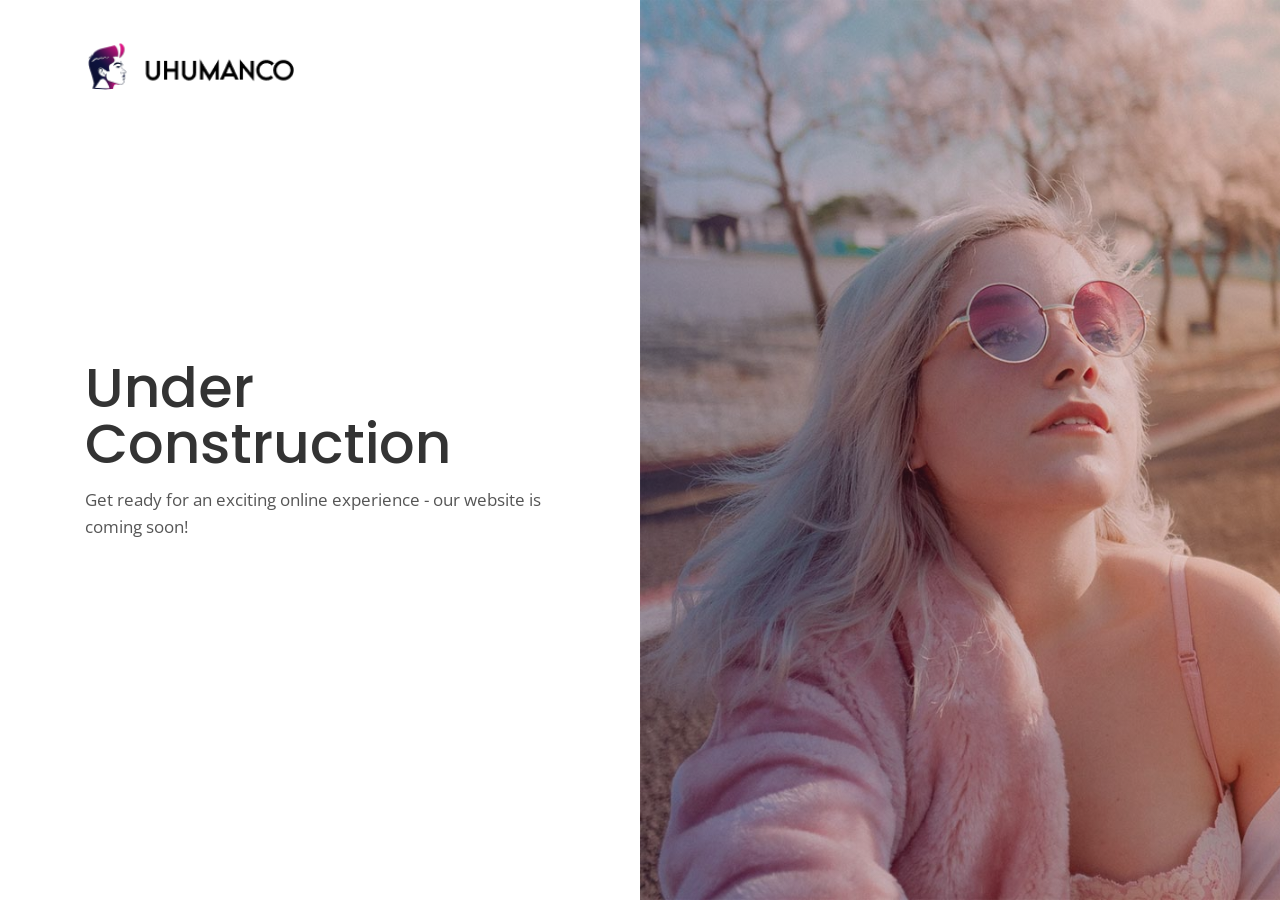
==== commit 06481adc: "meregred" ====
--- a/index.html
+++ b/index.html
@@ -1,729 +1,101 @@
-<!DOCTYPE html>
-<html lang="zxx">
-
-<head>
-    <meta charset="UTF-8">
-    <meta name="description" content="Male_Fashion Template">
-    <meta name="keywords" content="Male_Fashion, unica, creative, html">
-    <meta name="viewport" content="width=device-width, initial-scale=1.0">
-    <meta http-equiv="X-UA-Compatible" content="ie=edge">
-    <title>Male-Fashion | Template</title>
-
-    <!-- Google Font -->
-    <link href="https://fonts.googleapis.com/css2?family=Nunito+Sans:wght@300;400;600;700;800;900&display=swap"
-    rel="stylesheet">
-
-    <!-- Css Styles -->
-    <link rel="stylesheet" href="css/bootstrap.min.css" type="text/css">
-    <link rel="stylesheet" href="css/font-awesome.min.css" type="text/css">
-    <link rel="stylesheet" href="css/elegant-icons.css" type="text/css">
-    <link rel="stylesheet" href="css/magnific-popup.css" type="text/css">
-    <link rel="stylesheet" href="css/nice-select.css" type="text/css">
-    <link rel="stylesheet" href="css/owl.carousel.min.css" type="text/css">
-    <link rel="stylesheet" href="css/slicknav.min.css" type="text/css">
-    <link rel="stylesheet" href="css/style.css" type="text/css">
-</head>
-
-<body>
-    <!-- Page Preloder -->
-    <div id="preloder">
-        <div class="loader"></div>
-    </div>
-
-    <!-- Offcanvas Menu Begin -->
-    <div class="offcanvas-menu-overlay"></div>
-    <div class="offcanvas-menu-wrapper">
-        <div class="offcanvas__option">
-            <div class="offcanvas__links">
-                <a href="#">Sign in</a>
-                <a href="#">FAQs</a>
-            </div>
-            <div class="offcanvas__top__hover">
-                <span>Usd <i class="arrow_carrot-down"></i></span>
-                <ul>
-                    <li>USD</li>
-                    <li>EUR</li>
-                    <li>USD</li>
-                </ul>
-            </div>
-        </div>
-        <div class="offcanvas__nav__option">
-            <a href="#" class="search-switch"><img src="img/icon/search.png" alt=""></a>
-            <a href="#"><img src="img/icon/heart.png" alt=""></a>
-            <a href="#"><img src="img/icon/cart.png" alt=""> <span>0</span></a>
-            <div class="price">$0.00</div>
-        </div>
-        <div id="mobile-menu-wrap"></div>
-        <div class="offcanvas__text">
-            <p>Free shipping, 30-day return or refund guarantee.</p>
-        </div>
-    </div>
-    <!-- Offcanvas Menu End -->
-
-    <!-- Header Section Begin -->
-    <header class="header">
-        <div class="header__top">
-            <div class="container">
-                <div class="row">
-                    <div class="col-lg-6 col-md-7">
-                        <div class="header__top__left">
-                            <p>Free shipping, 30-day return or refund guarantee.</p>
-                        </div>
-                    </div>
-                    <div class="col-lg-6 col-md-5">
-                        <div class="header__top__right">
-                            <div class="header__top__links">
-                                <a href="#">Sign in</a>
-                                <a href="#">FAQs</a>
-                            </div>
-                            <div class="header__top__hover">
-                                <span>Usd <i class="arrow_carrot-down"></i></span>
-                                <ul>
-                                    <li>USD</li>
-                                    <li>EUR</li>
-                                    <li>USD</li>
-                                </ul>
-                            </div>
-                        </div>
-                    </div>
-                </div>
-            </div>
-        </div>
-        <div class="container">
-            <div class="row">
-                <div class="col-lg-3 col-md-3">
-                    <div class="header__logo">
-                        <a href="./index.html"><img src="img/logo.png" alt=""></a>
-                    </div>
-                </div>
-                <div class="col-lg-6 col-md-6">
-                    <nav class="header__menu mobile-menu">
-                        <ul>
-                            <li class="active"><a href="./index.html">Home</a></li>
-                            <li><a href="./shop.html">Shop</a></li>
-                            <li><a href="#">Pages</a>
-                                <ul class="dropdown">
-                                    <li><a href="./about.html">About Us</a></li>
-                                    <li><a href="./shop-details.html">Shop Details</a></li>
-                                    <li><a href="./shopping-cart.html">Shopping Cart</a></li>
-                                    <li><a href="./checkout.html">Check Out</a></li>
-                                    <li><a href="./blog-details.html">Blog Details</a></li>
-                                </ul>
-                            </li>
-                            <li><a href="./blog.html">Blog</a></li>
-                            <li><a href="./contact.html">Contacts</a></li>
-                        </ul>
-                    </nav>
-                </div>
-                <div class="col-lg-3 col-md-3">
-                    <div class="header__nav__option">
-                        <a href="#" class="search-switch"><img src="img/icon/search.png" alt=""></a>
-                        <a href="#"><img src="img/icon/heart.png" alt=""></a>
-                        <a href="#"><img src="img/icon/cart.png" alt=""> <span>0</span></a>
-                        <div class="price">$0.00</div>
-                    </div>
-                </div>
-            </div>
-            <div class="canvas__open"><i class="fa fa-bars"></i></div>
-        </div>
-    </header>
-    <!-- Header Section End -->
-
-    <!-- Hero Section Begin -->
-    <section class="hero">
-        <div class="hero__slider owl-carousel">
-            <div class="hero__items set-bg" data-setbg="img/hero/hero-1.jpg">
-                <div class="container">
-                    <div class="row">
-                        <div class="col-xl-5 col-lg-7 col-md-8">
-                            <div class="hero__text">
-                                <h6>Summer Collection</h6>
-                                <h2>Fall - Winter Collections 2030</h2>
-                                <p>A specialist label creating luxury essentials. Ethically crafted with an unwavering
-                                commitment to exceptional quality.</p>
-                                <a href="#" class="primary-btn">Shop now <span class="arrow_right"></span></a>
-                                <div class="hero__social">
-                                    <a href="#"><i class="fa fa-facebook"></i></a>
-                                    <a href="#"><i class="fa fa-twitter"></i></a>
-                                    <a href="#"><i class="fa fa-pinterest"></i></a>
-                                    <a href="#"><i class="fa fa-instagram"></i></a>
-                                </div>
-                            </div>
-                        </div>
-                    </div>
-                </div>
-            </div>
-            <div class="hero__items set-bg" data-setbg="img/hero/hero-2.jpg">
-                <div class="container">
-                    <div class="row">
-                        <div class="col-xl-5 col-lg-7 col-md-8">
-                            <div class="hero__text">
-                                <h6>Summer Collection</h6>
-                                <h2>Fall - Winter Collections 2030</h2>
-                                <p>A specialist label creating luxury essentials. Ethically crafted with an unwavering
-                                commitment to exceptional quality.</p>
-                                <a href="#" class="primary-btn">Shop now <span class="arrow_right"></span></a>
-                                <div class="hero__social">
-                                    <a href="#"><i class="fa fa-facebook"></i></a>
-                                    <a href="#"><i class="fa fa-twitter"></i></a>
-                                    <a href="#"><i class="fa fa-pinterest"></i></a>
-                                    <a href="#"><i class="fa fa-instagram"></i></a>
-                                </div>
-                            </div>
-                        </div>
-                    </div>
-                </div>
-            </div>
-        </div>
-    </section>
-    <!-- Hero Section End -->
-
-    <!-- Banner Section Begin -->
-    <section class="banner spad">
-        <div class="container">
-            <div class="row">
-                <div class="col-lg-7 offset-lg-4">
-                    <div class="banner__item">
-                        <div class="banner__item__pic">
-                            <img src="img/banner/banner-1.jpg" alt="">
-                        </div>
-                        <div class="banner__item__text">
-                            <h2>Clothing Collections 2030</h2>
-                            <a href="#">Shop now</a>
-                        </div>
-                    </div>
-                </div>
-                <div class="col-lg-5">
-                    <div class="banner__item banner__item--middle">
-                        <div class="banner__item__pic">
-                            <img src="img/banner/banner-2.jpg" alt="">
-                        </div>
-                        <div class="banner__item__text">
-                            <h2>Accessories</h2>
-                            <a href="#">Shop now</a>
-                        </div>
-                    </div>
-                </div>
-                <div class="col-lg-7">
-                    <div class="banner__item banner__item--last">
-                        <div class="banner__item__pic">
-                            <img src="img/banner/banner-3.jpg" alt="">
-                        </div>
-                        <div class="banner__item__text">
-                            <h2>Shoes Spring 2030</h2>
-                            <a href="#">Shop now</a>
-                        </div>
-                    </div>
-                </div>
-            </div>
-        </div>
-    </section>
-    <!-- Banner Section End -->
-
-    <!-- Product Section Begin -->
-    <section class="product spad">
-        <div class="container">
-            <div class="row">
-                <div class="col-lg-12">
-                    <ul class="filter__controls">
-                        <li class="active" data-filter="*">Best Sellers</li>
-                        <li data-filter=".new-arrivals">New Arrivals</li>
-                        <li data-filter=".hot-sales">Hot Sales</li>
-                    </ul>
-                </div>
-            </div>
-            <div class="row product__filter">
-                <div class="col-lg-3 col-md-6 col-sm-6 col-md-6 col-sm-6 mix new-arrivals">
-                    <div class="product__item">
-                        <div class="product__item__pic set-bg" data-setbg="img/product/product-1.jpg">
-                            <span class="label">New</span>
-                            <ul class="product__hover">
-                                <li><a href="#"><img src="img/icon/heart.png" alt=""></a></li>
-                                <li><a href="#"><img src="img/icon/compare.png" alt=""> <span>Compare</span></a></li>
-                                <li><a href="#"><img src="img/icon/search.png" alt=""></a></li>
-                            </ul>
-                        </div>
-                        <div class="product__item__text">
-                            <h6>Piqué Biker Jacket</h6>
-                            <a href="#" class="add-cart">+ Add To Cart</a>
-                            <div class="rating">
-                                <i class="fa fa-star-o"></i>
-                                <i class="fa fa-star-o"></i>
-                                <i class="fa fa-star-o"></i>
-                                <i class="fa fa-star-o"></i>
-                                <i class="fa fa-star-o"></i>
-                            </div>
-                            <h5>$67.24</h5>
-                            <div class="product__color__select">
-                                <label for="pc-1">
-                                    <input type="radio" id="pc-1">
-                                </label>
-                                <label class="active black" for="pc-2">
-                                    <input type="radio" id="pc-2">
-                                </label>
-                                <label class="grey" for="pc-3">
-                                    <input type="radio" id="pc-3">
-                                </label>
-                            </div>
-                        </div>
-                    </div>
-                </div>
-                <div class="col-lg-3 col-md-6 col-sm-6 col-md-6 col-sm-6 mix hot-sales">
-                    <div class="product__item">
-                        <div class="product__item__pic set-bg" data-setbg="img/product/product-2.jpg">
-                            <ul class="product__hover">
-                                <li><a href="#"><img src="img/icon/heart.png" alt=""></a></li>
-                                <li><a href="#"><img src="img/icon/compare.png" alt=""> <span>Compare</span></a></li>
-                                <li><a href="#"><img src="img/icon/search.png" alt=""></a></li>
-                            </ul>
-                        </div>
-                        <div class="product__item__text">
-                            <h6>Piqué Biker Jacket</h6>
-                            <a href="#" class="add-cart">+ Add To Cart</a>
-                            <div class="rating">
-                                <i class="fa fa-star-o"></i>
-                                <i class="fa fa-star-o"></i>
-                                <i class="fa fa-star-o"></i>
-                                <i class="fa fa-star-o"></i>
-                                <i class="fa fa-star-o"></i>
-                            </div>
-                            <h5>$67.24</h5>
-                            <div class="product__color__select">
-                                <label for="pc-4">
-                                    <input type="radio" id="pc-4">
-                                </label>
-                                <label class="active black" for="pc-5">
-                                    <input type="radio" id="pc-5">
-                                </label>
-                                <label class="grey" for="pc-6">
-                                    <input type="radio" id="pc-6">
-                                </label>
-                            </div>
-                        </div>
-                    </div>
-                </div>
-                <div class="col-lg-3 col-md-6 col-sm-6 col-md-6 col-sm-6 mix new-arrivals">
-                    <div class="product__item sale">
-                        <div class="product__item__pic set-bg" data-setbg="img/product/product-3.jpg">
-                            <span class="label">Sale</span>
-                            <ul class="product__hover">
-                                <li><a href="#"><img src="img/icon/heart.png" alt=""></a></li>
-                                <li><a href="#"><img src="img/icon/compare.png" alt=""> <span>Compare</span></a></li>
-                                <li><a href="#"><img src="img/icon/search.png" alt=""></a></li>
-                            </ul>
-                        </div>
-                        <div class="product__item__text">
-                            <h6>Multi-pocket Chest Bag</h6>
-                            <a href="#" class="add-cart">+ Add To Cart</a>
-                            <div class="rating">
-                                <i class="fa fa-star"></i>
-                                <i class="fa fa-star"></i>
-                                <i class="fa fa-star"></i>
-                                <i class="fa fa-star"></i>
-                                <i class="fa fa-star-o"></i>
-                            </div>
-                            <h5>$43.48</h5>
-                            <div class="product__color__select">
-                                <label for="pc-7">
-                                    <input type="radio" id="pc-7">
-                                </label>
-                                <label class="active black" for="pc-8">
-                                    <input type="radio" id="pc-8">
-                                </label>
-                                <label class="grey" for="pc-9">
-                                    <input type="radio" id="pc-9">
-                                </label>
-                            </div>
-                        </div>
-                    </div>
-                </div>
-                <div class="col-lg-3 col-md-6 col-sm-6 col-md-6 col-sm-6 mix hot-sales">
-                    <div class="product__item">
-                        <div class="product__item__pic set-bg" data-setbg="img/product/product-4.jpg">
-                            <ul class="product__hover">
-                                <li><a href="#"><img src="img/icon/heart.png" alt=""></a></li>
-                                <li><a href="#"><img src="img/icon/compare.png" alt=""> <span>Compare</span></a></li>
-                                <li><a href="#"><img src="img/icon/search.png" alt=""></a></li>
-                            </ul>
-                        </div>
-                        <div class="product__item__text">
-                            <h6>Diagonal Textured Cap</h6>
-                            <a href="#" class="add-cart">+ Add To Cart</a>
-                            <div class="rating">
-                                <i class="fa fa-star-o"></i>
-                                <i class="fa fa-star-o"></i>
-                                <i class="fa fa-star-o"></i>
-                                <i class="fa fa-star-o"></i>
-                                <i class="fa fa-star-o"></i>
-                            </div>
-                            <h5>$60.9</h5>
-                            <div class="product__color__select">
-                                <label for="pc-10">
-                                    <input type="radio" id="pc-10">
-                                </label>
-                                <label class="active black" for="pc-11">
-                                    <input type="radio" id="pc-11">
-                                </label>
-                                <label class="grey" for="pc-12">
-                                    <input type="radio" id="pc-12">
-                                </label>
-                            </div>
-                        </div>
-                    </div>
-                </div>
-                <div class="col-lg-3 col-md-6 col-sm-6 col-md-6 col-sm-6 mix new-arrivals">
-                    <div class="product__item">
-                        <div class="product__item__pic set-bg" data-setbg="img/product/product-5.jpg">
-                            <ul class="product__hover">
-                                <li><a href="#"><img src="img/icon/heart.png" alt=""></a></li>
-                                <li><a href="#"><img src="img/icon/compare.png" alt=""> <span>Compare</span></a></li>
-                                <li><a href="#"><img src="img/icon/search.png" alt=""></a></li>
-                            </ul>
-                        </div>
-                        <div class="product__item__text">
-                            <h6>Lether Backpack</h6>
-                            <a href="#" class="add-cart">+ Add To Cart</a>
-                            <div class="rating">
-                                <i class="fa fa-star-o"></i>
-                                <i class="fa fa-star-o"></i>
-                                <i class="fa fa-star-o"></i>
-                                <i class="fa fa-star-o"></i>
-                                <i class="fa fa-star-o"></i>
-                            </div>
-                            <h5>$31.37</h5>
-                            <div class="product__color__select">
-                                <label for="pc-13">
-                                    <input type="radio" id="pc-13">
-                                </label>
-                                <label class="active black" for="pc-14">
-                                    <input type="radio" id="pc-14">
-                                </label>
-                                <label class="grey" for="pc-15">
-                                    <input type="radio" id="pc-15">
-                                </label>
-                            </div>
-                        </div>
-                    </div>
-                </div>
-                <div class="col-lg-3 col-md-6 col-sm-6 col-md-6 col-sm-6 mix hot-sales">
-                    <div class="product__item sale">
-                        <div class="product__item__pic set-bg" data-setbg="img/product/product-6.jpg">
-                            <span class="label">Sale</span>
-                            <ul class="product__hover">
-                                <li><a href="#"><img src="img/icon/heart.png" alt=""></a></li>
-                                <li><a href="#"><img src="img/icon/compare.png" alt=""> <span>Compare</span></a></li>
-                                <li><a href="#"><img src="img/icon/search.png" alt=""></a></li>
-                            </ul>
-                        </div>
-                        <div class="product__item__text">
-                            <h6>Ankle Boots</h6>
-                            <a href="#" class="add-cart">+ Add To Cart</a>
-                            <div class="rating">
-                                <i class="fa fa-star"></i>
-                                <i class="fa fa-star"></i>
-                                <i class="fa fa-star"></i>
-                                <i class="fa fa-star"></i>
-                                <i class="fa fa-star-o"></i>
-                            </div>
-                            <h5>$98.49</h5>
-                            <div class="product__color__select">
-                                <label for="pc-16">
-                                    <input type="radio" id="pc-16">
-                                </label>
-                                <label class="active black" for="pc-17">
-                                    <input type="radio" id="pc-17">
-                                </label>
-                                <label class="grey" for="pc-18">
-                                    <input type="radio" id="pc-18">
-                                </label>
-                            </div>
-                        </div>
-                    </div>
-                </div>
-                <div class="col-lg-3 col-md-6 col-sm-6 col-md-6 col-sm-6 mix new-arrivals">
-                    <div class="product__item">
-                        <div class="product__item__pic set-bg" data-setbg="img/product/product-7.jpg">
-                            <ul class="product__hover">
-                                <li><a href="#"><img src="img/icon/heart.png" alt=""></a></li>
-                                <li><a href="#"><img src="img/icon/compare.png" alt=""> <span>Compare</span></a></li>
-                                <li><a href="#"><img src="img/icon/search.png" alt=""></a></li>
-                            </ul>
-                        </div>
-                        <div class="product__item__text">
-                            <h6>T-shirt Contrast Pocket</h6>
-                            <a href="#" class="add-cart">+ Add To Cart</a>
-                            <div class="rating">
-                                <i class="fa fa-star-o"></i>
-                                <i class="fa fa-star-o"></i>
-                                <i class="fa fa-star-o"></i>
-                                <i class="fa fa-star-o"></i>
-                                <i class="fa fa-star-o"></i>
-                            </div>
-                            <h5>$49.66</h5>
-                            <div class="product__color__select">
-                                <label for="pc-19">
-                                    <input type="radio" id="pc-19">
-                                </label>
-                                <label class="active black" for="pc-20">
-                                    <input type="radio" id="pc-20">
-                                </label>
-                                <label class="grey" for="pc-21">
-                                    <input type="radio" id="pc-21">
-                                </label>
-                            </div>
-                        </div>
-                    </div>
-                </div>
-                <div class="col-lg-3 col-md-6 col-sm-6 col-md-6 col-sm-6 mix hot-sales">
-                    <div class="product__item">
-                        <div class="product__item__pic set-bg" data-setbg="img/product/product-8.jpg">
-                            <ul class="product__hover">
-                                <li><a href="#"><img src="img/icon/heart.png" alt=""></a></li>
-                                <li><a href="#"><img src="img/icon/compare.png" alt=""> <span>Compare</span></a></li>
-                                <li><a href="#"><img src="img/icon/search.png" alt=""></a></li>
-                            </ul>
-                        </div>
-                        <div class="product__item__text">
-                            <h6>Basic Flowing Scarf</h6>
-                            <a href="#" class="add-cart">+ Add To Cart</a>
-                            <div class="rating">
-                                <i class="fa fa-star-o"></i>
-                                <i class="fa fa-star-o"></i>
-                                <i class="fa fa-star-o"></i>
-                                <i class="fa fa-star-o"></i>
-                                <i class="fa fa-star-o"></i>
-                            </div>
-                            <h5>$26.28</h5>
-                            <div class="product__color__select">
-                                <label for="pc-22">
-                                    <input type="radio" id="pc-22">
-                                </label>
-                                <label class="active black" for="pc-23">
-                                    <input type="radio" id="pc-23">
-                                </label>
-                                <label class="grey" for="pc-24">
-                                    <input type="radio" id="pc-24">
-                                </label>
-                            </div>
-                        </div>
-                    </div>
-                </div>
-            </div>
-        </div>
-    </section>
-    <!-- Product Section End -->
-
-    <!-- Categories Section Begin -->
-    <section class="categories spad">
-        <div class="container">
-            <div class="row">
-                <div class="col-lg-3">
-                    <div class="categories__text">
-                        <h2>Clothings Hot <br /> <span>Shoe Collection</span> <br /> Accessories</h2>
-                    </div>
-                </div>
-                <div class="col-lg-4">
-                    <div class="categories__hot__deal">
-                        <img src="img/product-sale.png" alt="">
-                        <div class="hot__deal__sticker">
-                            <span>Sale Of</span>
-                            <h5>$29.99</h5>
-                        </div>
-                    </div>
-                </div>
-                <div class="col-lg-4 offset-lg-1">
-                    <div class="categories__deal__countdown">
-                        <span>Deal Of The Week</span>
-                        <h2>Multi-pocket Chest Bag Black</h2>
-                        <div class="categories__deal__countdown__timer" id="countdown">
-                            <div class="cd-item">
-                                <span>3</span>
-                                <p>Days</p>
-                            </div>
-                            <div class="cd-item">
-                                <span>1</span>
-                                <p>Hours</p>
-                            </div>
-                            <div class="cd-item">
-                                <span>50</span>
-                                <p>Minutes</p>
-                            </div>
-                            <div class="cd-item">
-                                <span>18</span>
-                                <p>Seconds</p>
-                            </div>
-                        </div>
-                        <a href="#" class="primary-btn">Shop now</a>
-                    </div>
-                </div>
-            </div>
-        </div>
-    </section>
-    <!-- Categories Section End -->
-
-    <!-- Instagram Section Begin -->
-    <section class="instagram spad">
-        <div class="container">
-            <div class="row">
-                <div class="col-lg-8">
-                    <div class="instagram__pic">
-                        <div class="instagram__pic__item set-bg" data-setbg="img/instagram/instagram-1.jpg"></div>
-                        <div class="instagram__pic__item set-bg" data-setbg="img/instagram/instagram-2.jpg"></div>
-                        <div class="instagram__pic__item set-bg" data-setbg="img/instagram/instagram-3.jpg"></div>
-                        <div class="instagram__pic__item set-bg" data-setbg="img/instagram/instagram-4.jpg"></div>
-                        <div class="instagram__pic__item set-bg" data-setbg="img/instagram/instagram-5.jpg"></div>
-                        <div class="instagram__pic__item set-bg" data-setbg="img/instagram/instagram-6.jpg"></div>
-                    </div>
-                </div>
-                <div class="col-lg-4">
-                    <div class="instagram__text">
-                        <h2>Instagram</h2>
-                        <p>Lorem ipsum dolor sit amet, consectetur adipiscing elit, sed do eiusmod tempor incididunt ut
-                        labore et dolore magna aliqua.</p>
-                        <h3>#Male_Fashion</h3>
-                    </div>
-                </div>
-            </div>
-        </div>
-    </section>
-    <!-- Instagram Section End -->
-
-    <!-- Latest Blog Section Begin -->
-    <section class="latest spad">
-        <div class="container">
-            <div class="row">
-                <div class="col-lg-12">
-                    <div class="section-title">
-                        <span>Latest News</span>
-                        <h2>Fashion New Trends</h2>
-                    </div>
-                </div>
-            </div>
-            <div class="row">
-                <div class="col-lg-4 col-md-6 col-sm-6">
-                    <div class="blog__item">
-                        <div class="blog__item__pic set-bg" data-setbg="img/blog/blog-1.jpg"></div>
-                        <div class="blog__item__text">
-                            <span><img src="img/icon/calendar.png" alt=""> 16 February 2020</span>
-                            <h5>What Curling Irons Are The Best Ones</h5>
-                            <a href="#">Read More</a>
-                        </div>
-                    </div>
-                </div>
-                <div class="col-lg-4 col-md-6 col-sm-6">
-                    <div class="blog__item">
-                        <div class="blog__item__pic set-bg" data-setbg="img/blog/blog-2.jpg"></div>
-                        <div class="blog__item__text">
-                            <span><img src="img/icon/calendar.png" alt=""> 21 February 2020</span>
-                            <h5>Eternity Bands Do Last Forever</h5>
-                            <a href="#">Read More</a>
-                        </div>
-                    </div>
-                </div>
-                <div class="col-lg-4 col-md-6 col-sm-6">
-                    <div class="blog__item">
-                        <div class="blog__item__pic set-bg" data-setbg="img/blog/blog-3.jpg"></div>
-                        <div class="blog__item__text">
-                            <span><img src="img/icon/calendar.png" alt=""> 28 February 2020</span>
-                            <h5>The Health Benefits Of Sunglasses</h5>
-                            <a href="#">Read More</a>
-                        </div>
-                    </div>
-                </div>
-            </div>
-        </div>
-    </section>
-    <!-- Latest Blog Section End -->
-
-    <!-- Footer Section Begin -->
-    <footer class="footer">
-        <div class="container">
-            <div class="row">
-                <div class="col-lg-3 col-md-6 col-sm-6">
-                    <div class="footer__about">
-                        <div class="footer__logo">
-                            <a href="#"><img src="img/footer-logo.png" alt=""></a>
-                        </div>
-                        <p>The customer is at the heart of our unique business model, which includes design.</p>
-                        <a href="#"><img src="img/payment.png" alt=""></a>
-                    </div>
-                </div>
-                <div class="col-lg-2 offset-lg-1 col-md-3 col-sm-6">
-                    <div class="footer__widget">
-                        <h6>Shopping</h6>
-                        <ul>
-                            <li><a href="#">Clothing Store</a></li>
-                            <li><a href="#">Trending Shoes</a></li>
-                            <li><a href="#">Accessories</a></li>
-                            <li><a href="#">Sale</a></li>
-                        </ul>
-                    </div>
-                </div>
-                <div class="col-lg-2 col-md-3 col-sm-6">
-                    <div class="footer__widget">
-                        <h6>Shopping</h6>
-                        <ul>
-                            <li><a href="#">Contact Us</a></li>
-                            <li><a href="#">Payment Methods</a></li>
-                            <li><a href="#">Delivary</a></li>
-                            <li><a href="#">Return & Exchanges</a></li>
-                        </ul>
-                    </div>
-                </div>
-                <div class="col-lg-3 offset-lg-1 col-md-6 col-sm-6">
-                    <div class="footer__widget">
-                        <h6>NewLetter</h6>
-                        <div class="footer__newslatter">
-                            <p>Be the first to know about new arrivals, look books, sales & promos!</p>
-                            <form action="#">
-                                <input type="text" placeholder="Your email">
-                                <button type="submit"><span class="icon_mail_alt"></span></button>
-                            </form>
-                        </div>
-                    </div>
-                </div>
-            </div>
-            <div class="row">
-                <div class="col-lg-12 text-center">
-                    <div class="footer__copyright__text">
-                        <!-- Link back to Colorlib can't be removed. Template is licensed under CC BY 3.0. -->
-                        <p>Copyright ©
-                            <script>
-                                document.write(new Date().getFullYear());
-                            </script>2020
-                            All rights reserved | This template is made with <i class="fa fa-heart-o"
-                            aria-hidden="true"></i> by <a href="https://colorlib.com" target="_blank">Colorlib</a>
-                        </p>
-                        <!-- Link back to Colorlib can't be removed. Template is licensed under CC BY 3.0. -->
-                    </div>
-                </div>
-            </div>
-        </div>
-    </footer>
-    <!-- Footer Section End -->
-
-    <!-- Search Begin -->
-    <div class="search-model">
-        <div class="h-100 d-flex align-items-center justify-content-center">
-            <div class="search-close-switch">+</div>
-            <form class="search-model-form">
-                <input type="text" id="search-input" placeholder="Search here.....">
-            </form>
-        </div>
-    </div>
-    <!-- Search End -->
-
-    <!-- Js Plugins -->
-    <script src="js/jquery-3.3.1.min.js"></script>
-    <script src="js/bootstrap.min.js"></script>
-    <script src="js/jquery.nice-select.min.js"></script>
-    <script src="js/jquery.nicescroll.min.js"></script>
-    <script src="js/jquery.magnific-popup.min.js"></script>
-    <script src="js/jquery.countdown.min.js"></script>
-    <script src="js/jquery.slicknav.js"></script>
-    <script src="js/mixitup.min.js"></script>
-    <script src="js/owl.carousel.min.js"></script>
-    <script src="js/main.js"></script>
-</body>
-
+<!DOCTYPE HTML>
+<html lang="en">
+<head>
+	<title>TITLE</title>
+	<meta http-equiv="X-UA-Compatible" content="IE=edge">
+    <meta name="viewport" content="width=device-width, initial-scale=1">
+	<meta charset="UTF-8">
+	
+	
+	<!-- Font -->
+	
+	<link href="https://fonts.googleapis.com/css?family=Open+Sans:400,700%7CPoppins:400,500" rel="stylesheet">
+	
+	<!-- Stylesheets -->
+	
+	<link href="common-css/bootstrap.css" rel="stylesheet">
+	
+	
+	<link href="common-css/ionicons.css" rel="stylesheet">
+	
+	
+	<link rel="stylesheet" href="common-css/jquery.classycountdown.css" />
+		
+	<link href="01-comming-soon/css/styles.css" rel="stylesheet">
+	
+	<link href="01-comming-soon/css/responsive.css" rel="stylesheet">
+	
+</head>
+<body>
+	
+	<div class="main-area">
+		<div class="container full-height position-static">
+			
+			<section class="left-section full-height">
+		
+				<a class="logo" href="#"><img src="images/logo-black.png" alt="Logo"></a>
+				
+				<div class="display-table">
+					<div class="display-table-cell">
+						<div class="main-content">
+							<h1 class="title"><b>Under Construction</b></h1>
+							<p>Get ready for an exciting online experience - our website is coming soon!</p>
+
+							<!-- <div class="email-input-area">
+								<form method="post">
+									<input class="email-input" name="email" type="text" placeholder="Enter your email"/>
+									<button class="submit-btn" name="submit" type="button"><b>NOTIFY US</b></button>
+								</form>
+							</div>email-input-area -->
+							
+						</div><!-- main-content -->
+					</div><!-- display-table-cell -->
+				</div><!-- display-table -->
+				
+				<!-- <ul class="footer-icons">
+					<li>Stay in touch : </li>
+					<li><a href="#"><i class="ion-social-facebook"></i></a></li>
+					<li><a href="#"><i class="ion-social-twitter"></i></a></li>
+					<li><a href="#"><i class="ion-social-googleplus"></i></a></li>
+					<li><a href="#"><i class="ion-social-instagram-outline"></i></a></li>
+					<li><a href="#"><i class="ion-social-pinterest"></i></a></li>
+				</ul> -->
+		
+			</section><!-- left-section -->
+		
+			<section class="right-section" style="background-image: url(images/countdown-1-1000x1000.jpg)">
+			
+				<div class="display-table center-text">
+					<div class="display-table-cell">
+						
+						
+						<div id="rounded-countdown">
+							<div class="countdown" data-remaining-sec="2000000"></div>
+						</div>
+						
+					</div><!-- display-table-cell -->
+				</div><!-- display-table -->
+				
+			</section><!-- right-section -->
+		
+		</div><!-- container -->
+	</div><!-- main-area -->
+	
+	<!-- SCIPTS -->
+	
+	<script src="common-js/jquery-3.1.1.min.js"></script>
+	
+	<script src="common-js/tether.min.js"></script>
+	
+	<script src="common-js/bootstrap.js"></script>
+	
+	<script src="common-js/jquery.classycountdown.js"></script>
+	
+	<script src="common-js/jquery.knob.js"></script>
+	
+	<script src="common-js/jquery.throttle.js"></script>
+	
+	<script src="common-js/scripts.js"></script>
+	
+</body>
 </html>
--- a/01-comming-soon/css/styles.css
+++ b/01-comming-soon/css/styles.css
@@ -0,0 +1,165 @@
+
+/*
+====================================================
+
+* 	[Master Stylesheet]
+	
+	Theme Name :  
+	Version    :  
+	Author     :  
+	Author URI :  
+
+====================================================
+
+	TOC
+	
+	1. PRIMARY STYLES
+	2. COMMONS FOR PAGE DESIGN
+		JQUERY LIGHT BOX
+	3. LEFT SECTION
+	4. RIGHT SECTION
+
+====================================================
+
+/* ---------------------------------
+1. PRIMARY STYLES
+--------------------------------- */
+
+html{ font-size: 100%; height: 100%; width: 100%; overflow-x: hidden; margin: 0px;  padding: 0px; touch-action: manipulation; }
+
+
+body{ font-size: 16px; font-family: 'Open Sans', sans-serif; width: 100%; height: 100%; margin: 0; font-weight: 400;
+	-webkit-font-smoothing: antialiased; -moz-osx-font-smoothing: grayscale; word-wrap: break-word; overflow-x: hidden; 
+	color: #333; }
+
+h1, h2, h3, h4, h5, h6, p, a, ul, span, li, img, inpot, button{ margin: 0; padding: 0; }
+
+h1,h2,h3,h4,h5,h6{ line-height: 1.5; font-weight: inherit; }
+
+h1,h2,h3{ font-family: 'Poppins', sans-serif; }
+
+p{ line-height: 1.6; font-size: 1.05em; font-weight: 400; color: #555; }
+
+h1{ font-size: 3.5em; line-height: 1; }
+h2{ font-size: 3em; line-height: 1.1; }
+h3{ font-size: 2.5em; }
+h4{ font-size: 1.5em; }
+h5{ font-size: 1.2em; }
+h6{ font-size: .9em; letter-spacing: 1px; }
+
+a, button{ display: inline-block; text-decoration: none; color: inherit; transition: all .3s; line-height: 1; }
+
+a:focus, a:active, a:hover,
+button:focus, button:active, button:hover,
+a b.light-color:hover{ text-decoration: none; color: #E45F74; }
+
+b{ font-weight: 500; }
+
+img{ width: 100%; }
+
+li{ list-style: none; display: inline-block; }
+
+span{ display: inline-block; }
+
+button{ outline: 0; border: 0; background: none; cursor: pointer; }
+
+b.light-color{ color: #444; }
+
+.icon{ font-size: 1.1em; display: inline-block; line-height: inherit; }
+
+[class^="icon-"]:before, [class*=" icon-"]:before{ line-height: inherit; }
+
+
+
+/* ---------------------------------
+2. COMMONS FOR PAGE DESIGN
+--------------------------------- */
+
+.center-text{ text-align: center; } 
+
+.display-table{ display: table; height: 100%; width: 100%; }
+
+.display-table-cell{ display: table-cell; vertical-align: middle; }
+
+
+
+::-webkit-input-placeholder { font-size: .9em; letter-spacing: 1px; }
+
+::-moz-placeholder { font-size: .9em; letter-spacing: 1px; }
+
+:-ms-input-placeholder { font-size: .9em; letter-spacing: 1px; }
+
+:-moz-placeholder { font-size: .9em; letter-spacing: 1px; }
+
+
+.full-height{ height: 100%; }
+
+.position-static{ position: static; }
+
+
+.main-area{ position: relative; height: 100vh;  }
+
+
+/* ---------------------------------
+3. LEFT SECTION
+--------------------------------- */
+
+.left-section{ float: left; width: 50%; position: relative; }
+
+.left-section .logo{ position: absolute; top: 40px; height: 30px; }
+
+.left-section .logo img{ height: 50px; width: auto; } 
+
+
+.left-section .main-content{ padding: 40px 40px 40px 0; }
+
+.main-content .title{ margin-bottom: 15px; }
+
+.main-content .email-input-area{ margin: 40px 0 20px; position: relative; width: 400px; height: 47px; }
+
+.main-content .email-input-area .email-input{ width: 100%; position: absolute; top: 0; bottom: 0; left: 0; 
+	border-radius: 40px; border: 0; outline: 0; padding: 0 140px 0 25px; transition: all .2s; background: #F1F2F3; 
+	box-shadow: inset 0 0 1px rgba(0,0,0,.1); border: 1px solid transparent; }
+
+.main-content .email-input-area .email-input:focus{ border-color: #f89fbc; }
+
+
+.main-content .email-input-area .submit-btn{ width: 120px; text-align: center; position: absolute; top: 0; bottom: 0; right: 0; font-size: .9em;
+	border-radius: 0 40px 40px 0; transition: all .3s; background: #F84982; color: #fff; }
+
+.main-content .email-input-area .submit-btn:hover{ background: #e40b52; }
+
+
+.main-content .post-desc{ color: #999; }
+
+
+.left-section .footer-icons{ position: absolute; bottom: 30px;}
+
+.left-section .footer-icons > li > a{ display: inline-block; font-size: 1.07em; padding: 0 0px; }
+
+.left-section .footer-icons > li:first-child{ margin-right: 10px; }
+
+.left-section .footer-icons > li > a > i{ display: inline-block; height: 35px; line-height: 33px; 
+	transition: all .2s; border-radius: 40px; text-align: center; width: 35px; }
+
+.left-section .footer-icons > li > a:hover > i{ border: 1px solid; }
+
+.left-section .footer-icons > li > a > i[class*="facebook"]{ color: #2A61D6; border-color: #2A61D6; }
+.left-section .footer-icons > li > a > i[class*="twitter"]{ color: #3AA4F8; border-color: #3AA4F8; }
+.left-section .footer-icons > li > a > i[class*="google"]{ color: #F43846; border-color: #F43846; }
+.left-section .footer-icons > li > a > i[class*="instagram"]{ color: #8F614A; border-color: #8F614A; }
+.left-section .footer-icons > li > a > i[class*="pinterest"]{ color: #E1C013; border-color: #E1C013; }
+
+
+
+/* ---------------------------------
+4. RIGHT SECTION
+--------------------------------- */
+
+.right-section{ position: absolute; top: 0; bottom: 0; right: 0; width: 50%; background-size: cover; z-index: 1; }
+
+.right-section:after{ content:''; position: absolute; top: 0; bottom: 0; right: 0; left: 0; z-index: -2;
+	opacity: .3; background: linear-gradient(to right, #23074d, #cc5333); }
+
+#rounded-countdown{ width: 80%; margin: 0 auto; }
+
--- a/01-comming-soon/css/responsive.css
+++ b/01-comming-soon/css/responsive.css
@@ -0,0 +1,93 @@
+
+
+/* Screens Resolution : 992px
+-------------------------------------------------------------------------- */
+@media only screen and (max-width: 1200px) {
+	
+	/* ---------------------------------
+	4. RIGHT SECTION
+	--------------------------------- */
+
+	#rounded-countdown{ width: 100%; }
+	
+}
+
+/* Screens Resolution : 992px
+-------------------------------------------------------------------------- */
+@media only screen and (max-width: 992px) {
+	
+	
+	.main-area{ position: relative; height: 200vh; }
+
+
+	/* ---------------------------------
+	3. LEFT SECTION
+	--------------------------------- */
+
+	.left-section{ float: none; width: 100%; height: 50%; }
+	
+	.left-section .main-content{ padding: 40px 0; }
+	
+	.main-content .email-input-area{ width: 100%; }
+	
+	.main-content .email-input-area .email-input{ padding: 0 115px 0 20px; }
+	
+	.main-content .email-input-area .submit-btn{ width: 100px; } 
+	
+	.left-section .footer-icons > li > a > i{ height: 30px; line-height: 28px; width: 30px; }
+	
+	
+	/* ---------------------------------
+	4. RIGHT SECTION
+	--------------------------------- */
+
+	.right-section{ top: 50%; bottom: auto; width: 100%; height: 50%; }
+
+	.date-countdown{ width: 100%; }
+	
+	.date-countdown .time_circles > div > h4{ font-size: .7em!important; }
+
+}
+
+
+/* Screens Resolution : 767px
+-------------------------------------------------------------------------- */
+@media only screen and (max-width: 767px) {
+	
+	/* ---------------------------------
+	1. PRIMARY STYLES
+	--------------------------------- */
+
+	p{ line-height: 1.4; }
+
+	h1{ font-size: 2.8em; line-height: 1; }
+	h2{ font-size: 2.2em; line-height: 1.1; }
+	h3{ font-size: 1.8em; }
+	
+}
+
+/* Screens Resolution : 479px
+-------------------------------------------------------------------------- */
+@media only screen and (max-width: 479px) {
+
+	/* ---------------------------------
+	1. PRIMARY STYLES
+	--------------------------------- */
+
+	body{ font-size: 12px;  }
+
+}
+
+/* Screens Resolution : 359px
+-------------------------------------------------------------------------- */
+@media only screen and (max-width: 359px) {
+	
+	
+}
+
+/* Screens Resolution : 290px
+-------------------------------------------------------------------------- */
+@media only screen and (max-width: 290px) {
+	
+	
+}
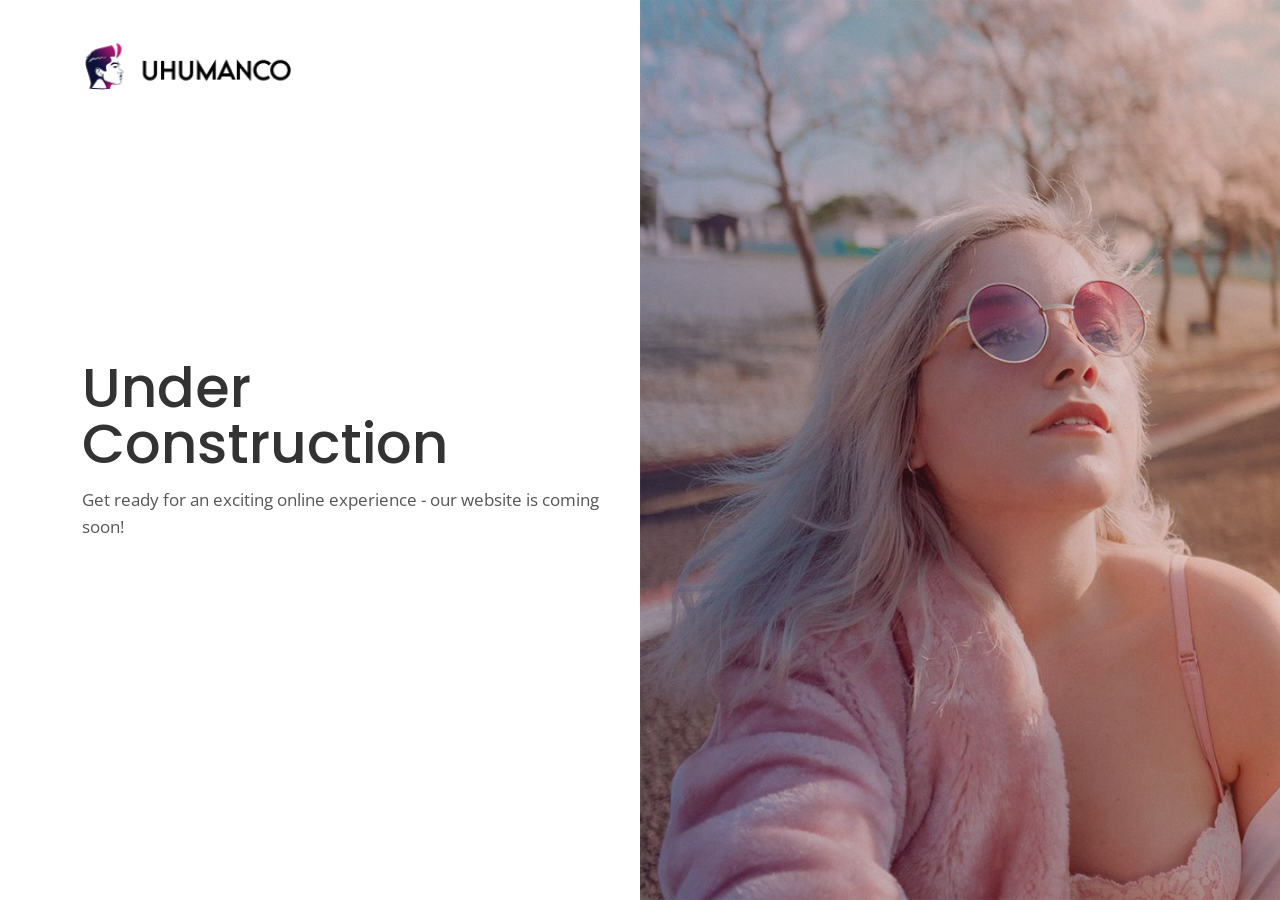
==== commit aee6418c: "responsive compleed" ====
--- a/index.html
+++ b/index.html
@@ -1,43 +1,48 @@
 <!DOCTYPE HTML>
 <html lang="en">
+
 <head>
-	<title>TITLE</title>
+	<title>uhumanco</title>
 	<meta http-equiv="X-UA-Compatible" content="IE=edge">
-    <meta name="viewport" content="width=device-width, initial-scale=1">
+	<meta name="viewport" content="width=device-width, initial-scale=1">
 	<meta charset="UTF-8">
-	
-	
+
+
 	<!-- Font -->
-	
+
 	<link href="https://fonts.googleapis.com/css?family=Open+Sans:400,700%7CPoppins:400,500" rel="stylesheet">
-	
+
 	<!-- Stylesheets -->
-	
+
 	<link href="common-css/bootstrap.css" rel="stylesheet">
-	
-	
+
+
 	<link href="common-css/ionicons.css" rel="stylesheet">
-	
-	
+
+	<link href="https://cdn.jsdelivr.net/npm/bootstrap@5.3.2/dist/css/bootstrap.min.css" rel="stylesheet"
+		integrity="sha384-T3c6CoIi6uLrA9TneNEoa7RxnatzjcDSCmG1MXxSR1GAsXEV/Dwwykc2MPK8M2HN" crossorigin="anonymous">
 	<link rel="stylesheet" href="common-css/jquery.classycountdown.css" />
-		
+
 	<link href="01-comming-soon/css/styles.css" rel="stylesheet">
-	
+
 	<link href="01-comming-soon/css/responsive.css" rel="stylesheet">
-	
+
 </head>
+
 <body>
-	
+	<script src="https://cdn.jsdelivr.net/npm/bootstrap@5.3.2/dist/js/bootstrap.bundle.min.js"
+		integrity="sha384-C6RzsynM9kWDrMNeT87bh95OGNyZPhcTNXj1NW7RuBCsyN/o0jlpcV8Qyq46cDfL"
+		crossorigin="anonymous"></script>
 	<div class="main-area">
 		<div class="container full-height position-static">
-			
+
 			<section class="left-section full-height">
-		
-				<a class="logo" href="#"><img src="images/logo-black.png" alt="Logo"></a>
-				
+
+				<a class="logo" style="z-index: 9;" href="#"><img src="images/logo-black.png" alt="Logo"></a>
+
 				<div class="display-table">
 					<div class="display-table-cell">
-						<div class="main-content">
+						<div class="main-content d-none d-md-block">
 							<h1 class="title"><b>Under Construction</b></h1>
 							<p>Get ready for an exciting online experience - our website is coming soon!</p>
 
@@ -47,11 +52,11 @@
 									<button class="submit-btn" name="submit" type="button"><b>NOTIFY US</b></button>
 								</form>
 							</div>email-input-area -->
-							
+
 						</div><!-- main-content -->
 					</div><!-- display-table-cell -->
 				</div><!-- display-table -->
-				
+
 				<!-- <ul class="footer-icons">
 					<li>Stay in touch : </li>
 					<li><a href="#"><i class="ion-social-facebook"></i></a></li>
@@ -60,42 +65,47 @@
 					<li><a href="#"><i class="ion-social-instagram-outline"></i></a></li>
 					<li><a href="#"><i class="ion-social-pinterest"></i></a></li>
 				</ul> -->
-		
+
 			</section><!-- left-section -->
-		
+
 			<section class="right-section" style="background-image: url(images/countdown-1-1000x1000.jpg)">
-			
+
 				<div class="display-table center-text">
 					<div class="display-table-cell">
-						
-						
+
 						<div id="rounded-countdown">
 							<div class="countdown" data-remaining-sec="2000000"></div>
 						</div>
-						
+						<div class="d-md-none mt-md-5 text-white" >
+							<h1 class="title"><b>Under Construction</b></h1>
+							<p class="text-white">Get ready for an exciting online experience - our website is coming soon!</p>
+
+						</div>
+
 					</div><!-- display-table-cell -->
 				</div><!-- display-table -->
-				
+
 			</section><!-- right-section -->
-		
+
 		</div><!-- container -->
 	</div><!-- main-area -->
-	
+
 	<!-- SCIPTS -->
-	
+
 	<script src="common-js/jquery-3.1.1.min.js"></script>
-	
+
 	<script src="common-js/tether.min.js"></script>
-	
+
 	<script src="common-js/bootstrap.js"></script>
-	
+
 	<script src="common-js/jquery.classycountdown.js"></script>
-	
+
 	<script src="common-js/jquery.knob.js"></script>
-	
+
 	<script src="common-js/jquery.throttle.js"></script>
-	
+
 	<script src="common-js/scripts.js"></script>
-	
+
 </body>
+
 </html>
--- a/01-comming-soon/css/responsive.css
+++ b/01-comming-soon/css/responsive.css
@@ -41,7 +41,7 @@
 	4. RIGHT SECTION
 	--------------------------------- */
 
-	.right-section{ top: 50%; bottom: auto; width: 100%; height: 50%; }
+	.right-section{ bottom: auto; width: 100%; height: 50%; }
 
 	.date-countdown{ width: 100%; }
 	
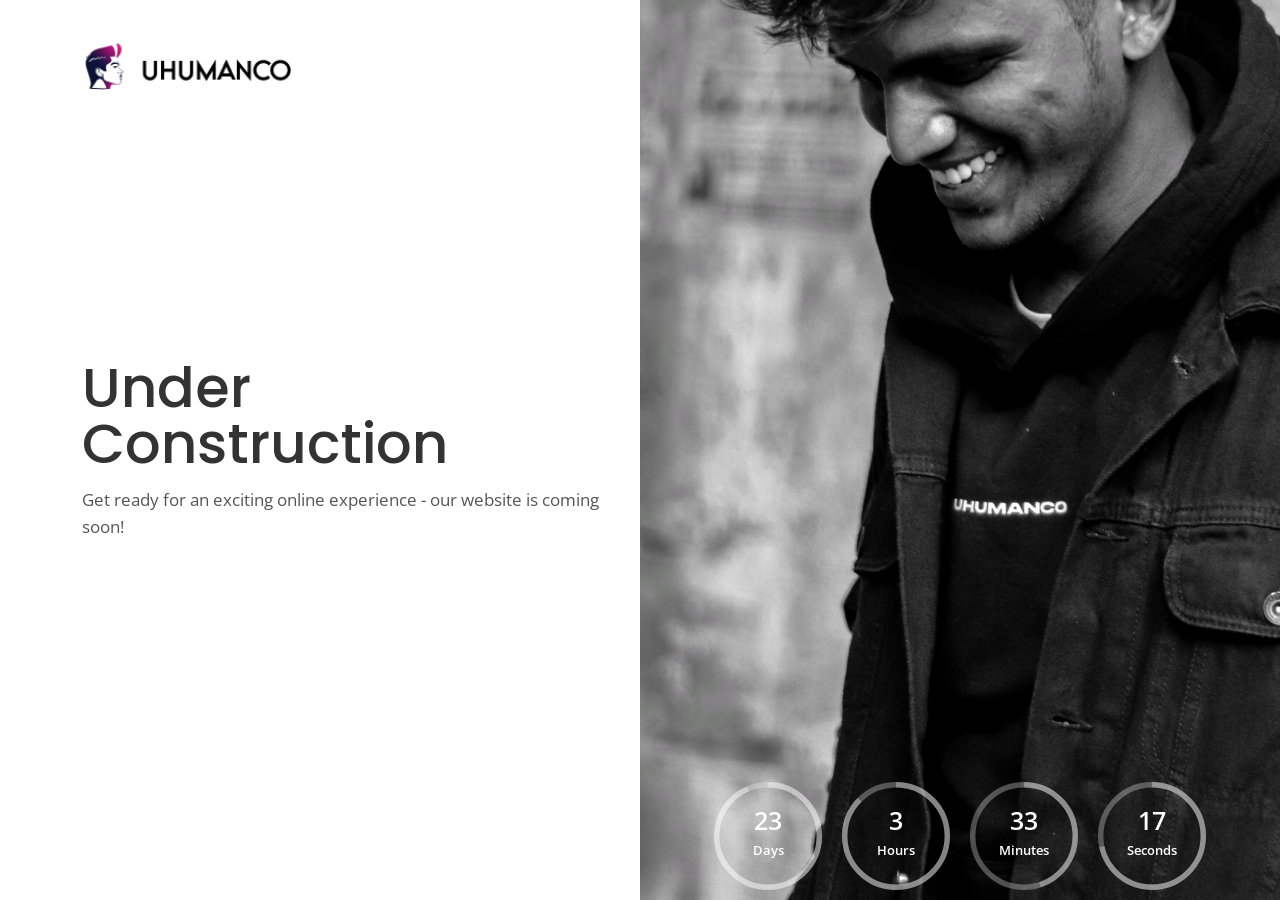
==== commit 1bbc4b8e: "images updated" ====
--- a/index.html
+++ b/index.html
@@ -68,10 +68,10 @@
 
 			</section><!-- left-section -->
 
-			<section class="right-section" style="background-image: url(images/countdown-1-1000x1000.jpg)">
+			<section class="right-section" style="background-image: url(images/ram.jpg)">
 
 				<div class="display-table center-text">
-					<div class="display-table-cell">
+					<div class="d-flex align-items-end h-100">
 
 						<div id="rounded-countdown">
 							<div class="countdown" data-remaining-sec="2000000"></div>
--- a/01-comming-soon/css/styles.css
+++ b/01-comming-soon/css/styles.css
@@ -1,4 +1,3 @@
-
 /*
 ====================================================
 
@@ -25,49 +24,157 @@
 1. PRIMARY STYLES
 --------------------------------- */
 
-html{ font-size: 100%; height: 100%; width: 100%; overflow-x: hidden; margin: 0px;  padding: 0px; touch-action: manipulation; }
-
-
-body{ font-size: 16px; font-family: 'Open Sans', sans-serif; width: 100%; height: 100%; margin: 0; font-weight: 400;
-	-webkit-font-smoothing: antialiased; -moz-osx-font-smoothing: grayscale; word-wrap: break-word; overflow-x: hidden; 
-	color: #333; }
-
-h1, h2, h3, h4, h5, h6, p, a, ul, span, li, img, inpot, button{ margin: 0; padding: 0; }
-
-h1,h2,h3,h4,h5,h6{ line-height: 1.5; font-weight: inherit; }
-
-h1,h2,h3{ font-family: 'Poppins', sans-serif; }
-
-p{ line-height: 1.6; font-size: 1.05em; font-weight: 400; color: #555; }
-
-h1{ font-size: 3.5em; line-height: 1; }
-h2{ font-size: 3em; line-height: 1.1; }
-h3{ font-size: 2.5em; }
-h4{ font-size: 1.5em; }
-h5{ font-size: 1.2em; }
-h6{ font-size: .9em; letter-spacing: 1px; }
-
-a, button{ display: inline-block; text-decoration: none; color: inherit; transition: all .3s; line-height: 1; }
-
-a:focus, a:active, a:hover,
-button:focus, button:active, button:hover,
-a b.light-color:hover{ text-decoration: none; color: #E45F74; }
-
-b{ font-weight: 500; }
-
-img{ width: 100%; }
-
-li{ list-style: none; display: inline-block; }
-
-span{ display: inline-block; }
-
-button{ outline: 0; border: 0; background: none; cursor: pointer; }
-
-b.light-color{ color: #444; }
-
-.icon{ font-size: 1.1em; display: inline-block; line-height: inherit; }
-
-[class^="icon-"]:before, [class*=" icon-"]:before{ line-height: inherit; }
+html {
+	font-size: 100%;
+	height: 100%;
+	width: 100%;
+	overflow-x: hidden;
+	margin: 0px;
+	padding: 0px;
+	touch-action: manipulation;
+}
+
+
+body {
+	font-size: 16px;
+	font-family: 'Open Sans', sans-serif;
+	width: 100%;
+	height: 100%;
+	margin: 0;
+	font-weight: 400;
+	-webkit-font-smoothing: antialiased;
+	-moz-osx-font-smoothing: grayscale;
+	word-wrap: break-word;
+	overflow-x: hidden;
+	color: #333;
+}
+
+h1,
+h2,
+h3,
+h4,
+h5,
+h6,
+p,
+a,
+ul,
+span,
+li,
+img,
+inpot,
+button {
+	margin: 0;
+	padding: 0;
+}
+
+h1,
+h2,
+h3,
+h4,
+h5,
+h6 {
+	line-height: 1.5;
+	font-weight: inherit;
+}
+
+h1,
+h2,
+h3 {
+	font-family: 'Poppins', sans-serif;
+}
+
+p {
+	line-height: 1.6;
+	font-size: 1.05em;
+	font-weight: 400;
+	color: #555;
+}
+
+h1 {
+	font-size: 3.5em;
+	line-height: 1;
+}
+
+h2 {
+	font-size: 3em;
+	line-height: 1.1;
+}
+
+h3 {
+	font-size: 2.5em;
+}
+
+h4 {
+	font-size: 1.5em;
+}
+
+h5 {
+	font-size: 1.2em;
+}
+
+h6 {
+	font-size: .9em;
+	letter-spacing: 1px;
+}
+
+a,
+button {
+	display: inline-block;
+	text-decoration: none;
+	color: inherit;
+	transition: all .3s;
+	line-height: 1;
+}
+
+a:focus,
+a:active,
+a:hover,
+button:focus,
+button:active,
+button:hover,
+a b.light-color:hover {
+	text-decoration: none;
+	color: #E45F74;
+}
+
+b {
+	font-weight: 500;
+}
+
+img {
+	width: 100%;
+}
+
+li {
+	list-style: none;
+	display: inline-block;
+}
+
+span {
+	display: inline-block;
+}
+
+button {
+	outline: 0;
+	border: 0;
+	background: none;
+	cursor: pointer;
+}
+
+b.light-color {
+	color: #444;
+}
+
+.icon {
+	font-size: 1.1em;
+	display: inline-block;
+	line-height: inherit;
+}
+
+[class^="icon-"]:before,
+[class*=" icon-"]:before {
+	line-height: inherit;
+}
 
 
 
@@ -75,80 +182,194 @@
 2. COMMONS FOR PAGE DESIGN
 --------------------------------- */
 
-.center-text{ text-align: center; } 
-
-.display-table{ display: table; height: 100%; width: 100%; }
-
-.display-table-cell{ display: table-cell; vertical-align: middle; }
-
-
-
-::-webkit-input-placeholder { font-size: .9em; letter-spacing: 1px; }
-
-::-moz-placeholder { font-size: .9em; letter-spacing: 1px; }
-
-:-ms-input-placeholder { font-size: .9em; letter-spacing: 1px; }
-
-:-moz-placeholder { font-size: .9em; letter-spacing: 1px; }
-
-
-.full-height{ height: 100%; }
-
-.position-static{ position: static; }
-
-
-.main-area{ position: relative; height: 100vh;  }
+.center-text {
+	text-align: center;
+}
+
+.display-table {
+	display: table;
+	height: 100%;
+	width: 100%;
+}
+
+.display-table-cell {
+	display: table-cell;
+	vertical-align: middle;
+}
+
+
+
+::-webkit-input-placeholder {
+	font-size: .9em;
+	letter-spacing: 1px;
+}
+
+::-moz-placeholder {
+	font-size: .9em;
+	letter-spacing: 1px;
+}
+
+:-ms-input-placeholder {
+	font-size: .9em;
+	letter-spacing: 1px;
+}
+
+:-moz-placeholder {
+	font-size: .9em;
+	letter-spacing: 1px;
+}
+
+
+.full-height {
+	height: 100%;
+}
+
+.position-static {
+	position: static;
+}
+
+
+.main-area {
+	position: relative;
+	height: 100vh;
+}
 
 
 /* ---------------------------------
 3. LEFT SECTION
 --------------------------------- */
 
-.left-section{ float: left; width: 50%; position: relative; }
-
-.left-section .logo{ position: absolute; top: 40px; height: 30px; }
-
-.left-section .logo img{ height: 50px; width: auto; } 
-
-
-.left-section .main-content{ padding: 40px 40px 40px 0; }
-
-.main-content .title{ margin-bottom: 15px; }
-
-.main-content .email-input-area{ margin: 40px 0 20px; position: relative; width: 400px; height: 47px; }
-
-.main-content .email-input-area .email-input{ width: 100%; position: absolute; top: 0; bottom: 0; left: 0; 
-	border-radius: 40px; border: 0; outline: 0; padding: 0 140px 0 25px; transition: all .2s; background: #F1F2F3; 
-	box-shadow: inset 0 0 1px rgba(0,0,0,.1); border: 1px solid transparent; }
-
-.main-content .email-input-area .email-input:focus{ border-color: #f89fbc; }
-
-
-.main-content .email-input-area .submit-btn{ width: 120px; text-align: center; position: absolute; top: 0; bottom: 0; right: 0; font-size: .9em;
-	border-radius: 0 40px 40px 0; transition: all .3s; background: #F84982; color: #fff; }
-
-.main-content .email-input-area .submit-btn:hover{ background: #e40b52; }
-
-
-.main-content .post-desc{ color: #999; }
-
-
-.left-section .footer-icons{ position: absolute; bottom: 30px;}
-
-.left-section .footer-icons > li > a{ display: inline-block; font-size: 1.07em; padding: 0 0px; }
-
-.left-section .footer-icons > li:first-child{ margin-right: 10px; }
-
-.left-section .footer-icons > li > a > i{ display: inline-block; height: 35px; line-height: 33px; 
-	transition: all .2s; border-radius: 40px; text-align: center; width: 35px; }
-
-.left-section .footer-icons > li > a:hover > i{ border: 1px solid; }
-
-.left-section .footer-icons > li > a > i[class*="facebook"]{ color: #2A61D6; border-color: #2A61D6; }
-.left-section .footer-icons > li > a > i[class*="twitter"]{ color: #3AA4F8; border-color: #3AA4F8; }
-.left-section .footer-icons > li > a > i[class*="google"]{ color: #F43846; border-color: #F43846; }
-.left-section .footer-icons > li > a > i[class*="instagram"]{ color: #8F614A; border-color: #8F614A; }
-.left-section .footer-icons > li > a > i[class*="pinterest"]{ color: #E1C013; border-color: #E1C013; }
+.left-section {
+	float: left;
+	width: 50%;
+	position: relative;
+}
+
+.left-section .logo {
+	position: absolute;
+	top: 40px;
+	height: 30px;
+}
+
+.left-section .logo img {
+	height: 50px;
+	width: auto;
+}
+
+
+.left-section .main-content {
+	padding: 40px 40px 40px 0;
+}
+
+.main-content .title {
+	margin-bottom: 15px;
+}
+
+.main-content .email-input-area {
+	margin: 40px 0 20px;
+	position: relative;
+	width: 400px;
+	height: 47px;
+}
+
+.main-content .email-input-area .email-input {
+	width: 100%;
+	position: absolute;
+	top: 0;
+	bottom: 0;
+	left: 0;
+	border-radius: 40px;
+	border: 0;
+	outline: 0;
+	padding: 0 140px 0 25px;
+	transition: all .2s;
+	background: #F1F2F3;
+	box-shadow: inset 0 0 1px rgba(0, 0, 0, .1);
+	border: 1px solid transparent;
+}
+
+.main-content .email-input-area .email-input:focus {
+	border-color: #f89fbc;
+}
+
+
+.main-content .email-input-area .submit-btn {
+	width: 120px;
+	text-align: center;
+	position: absolute;
+	top: 0;
+	bottom: 0;
+	right: 0;
+	font-size: .9em;
+	border-radius: 0 40px 40px 0;
+	transition: all .3s;
+	background: #F84982;
+	color: #fff;
+}
+
+.main-content .email-input-area .submit-btn:hover {
+	background: #e40b52;
+}
+
+
+.main-content .post-desc {
+	color: #999;
+}
+
+
+.left-section .footer-icons {
+	position: absolute;
+	bottom: 30px;
+}
+
+.left-section .footer-icons>li>a {
+	display: inline-block;
+	font-size: 1.07em;
+	padding: 0 0px;
+}
+
+.left-section .footer-icons>li:first-child {
+	margin-right: 10px;
+}
+
+.left-section .footer-icons>li>a>i {
+	display: inline-block;
+	height: 35px;
+	line-height: 33px;
+	transition: all .2s;
+	border-radius: 40px;
+	text-align: center;
+	width: 35px;
+}
+
+.left-section .footer-icons>li>a:hover>i {
+	border: 1px solid;
+}
+
+.left-section .footer-icons>li>a>i[class*="facebook"] {
+	color: #2A61D6;
+	border-color: #2A61D6;
+}
+
+.left-section .footer-icons>li>a>i[class*="twitter"] {
+	color: #3AA4F8;
+	border-color: #3AA4F8;
+}
+
+.left-section .footer-icons>li>a>i[class*="google"] {
+	color: #F43846;
+	border-color: #F43846;
+}
+
+.left-section .footer-icons>li>a>i[class*="instagram"] {
+	color: #8F614A;
+	border-color: #8F614A;
+}
+
+.left-section .footer-icons>li>a>i[class*="pinterest"] {
+	color: #E1C013;
+	border-color: #E1C013;
+}
 
 
 
@@ -156,10 +377,30 @@
 4. RIGHT SECTION
 --------------------------------- */
 
-.right-section{ position: absolute; top: 0; bottom: 0; right: 0; width: 50%; background-size: cover; z-index: 1; }
-
-.right-section:after{ content:''; position: absolute; top: 0; bottom: 0; right: 0; left: 0; z-index: -2;
-	opacity: .3; background: linear-gradient(to right, #23074d, #cc5333); }
-
-#rounded-countdown{ width: 80%; margin: 0 auto; }
-
+.right-section {
+	position: absolute;
+	top: 0;
+	bottom: 0;
+	right: 0;
+	width: 50%;
+	background-size: cover;
+	z-index: 1;
+}
+
+.right-section:after {
+	content: '';
+	position: absolute;
+	top: 0;
+	bottom: 0;
+	right: 0;
+	left: 0;
+	z-index: -2;
+	opacity: .3;
+	/* background: linear-gradient(to right, #23074d, #cc5333); */
+}
+
+#rounded-countdown {
+	
+	width: 80%;
+	margin: 0 auto;
+}
--- a/01-comming-soon/css/responsive.css
+++ b/01-comming-soon/css/responsive.css
@@ -17,7 +17,7 @@
 @media only screen and (max-width: 992px) {
 	
 	
-	.main-area{ position: relative; height: 200vh; }
+	.main-area{ position: relative; height: 100vh; }
 
 
 	/* ---------------------------------
